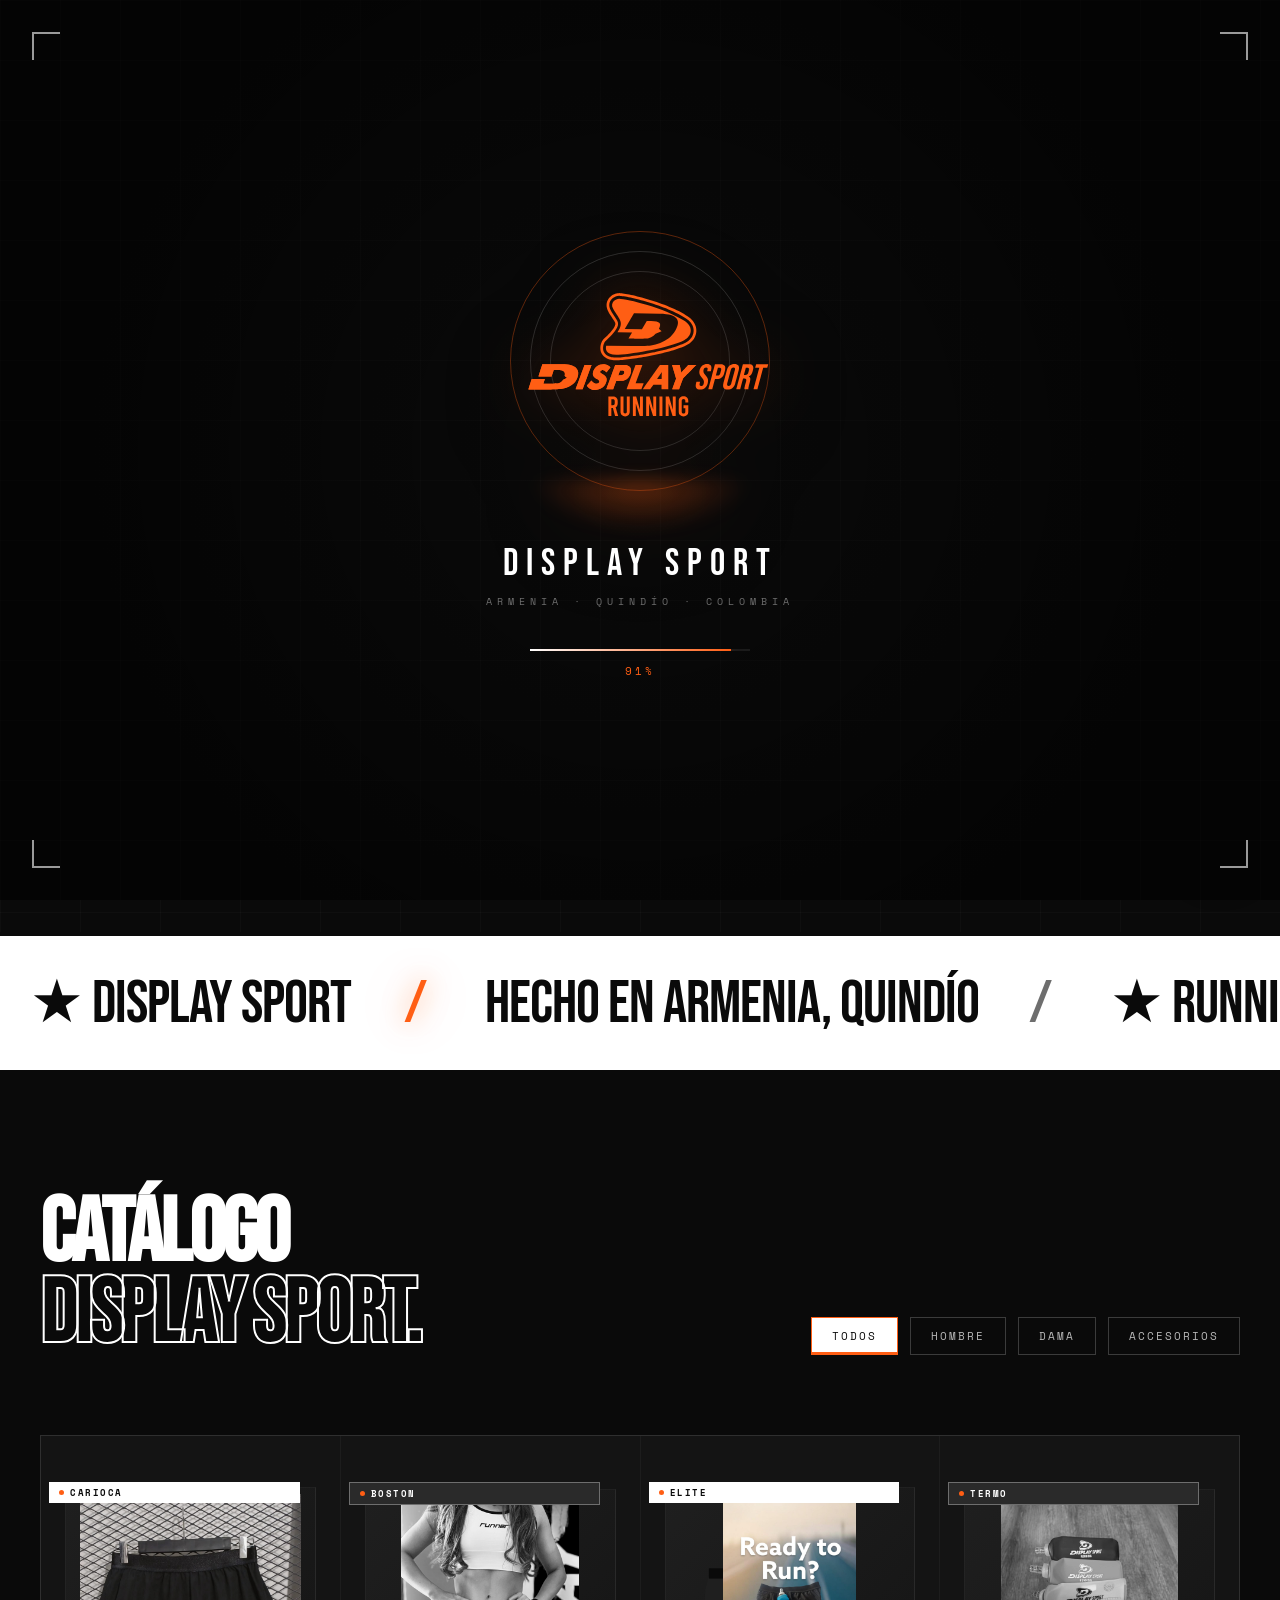
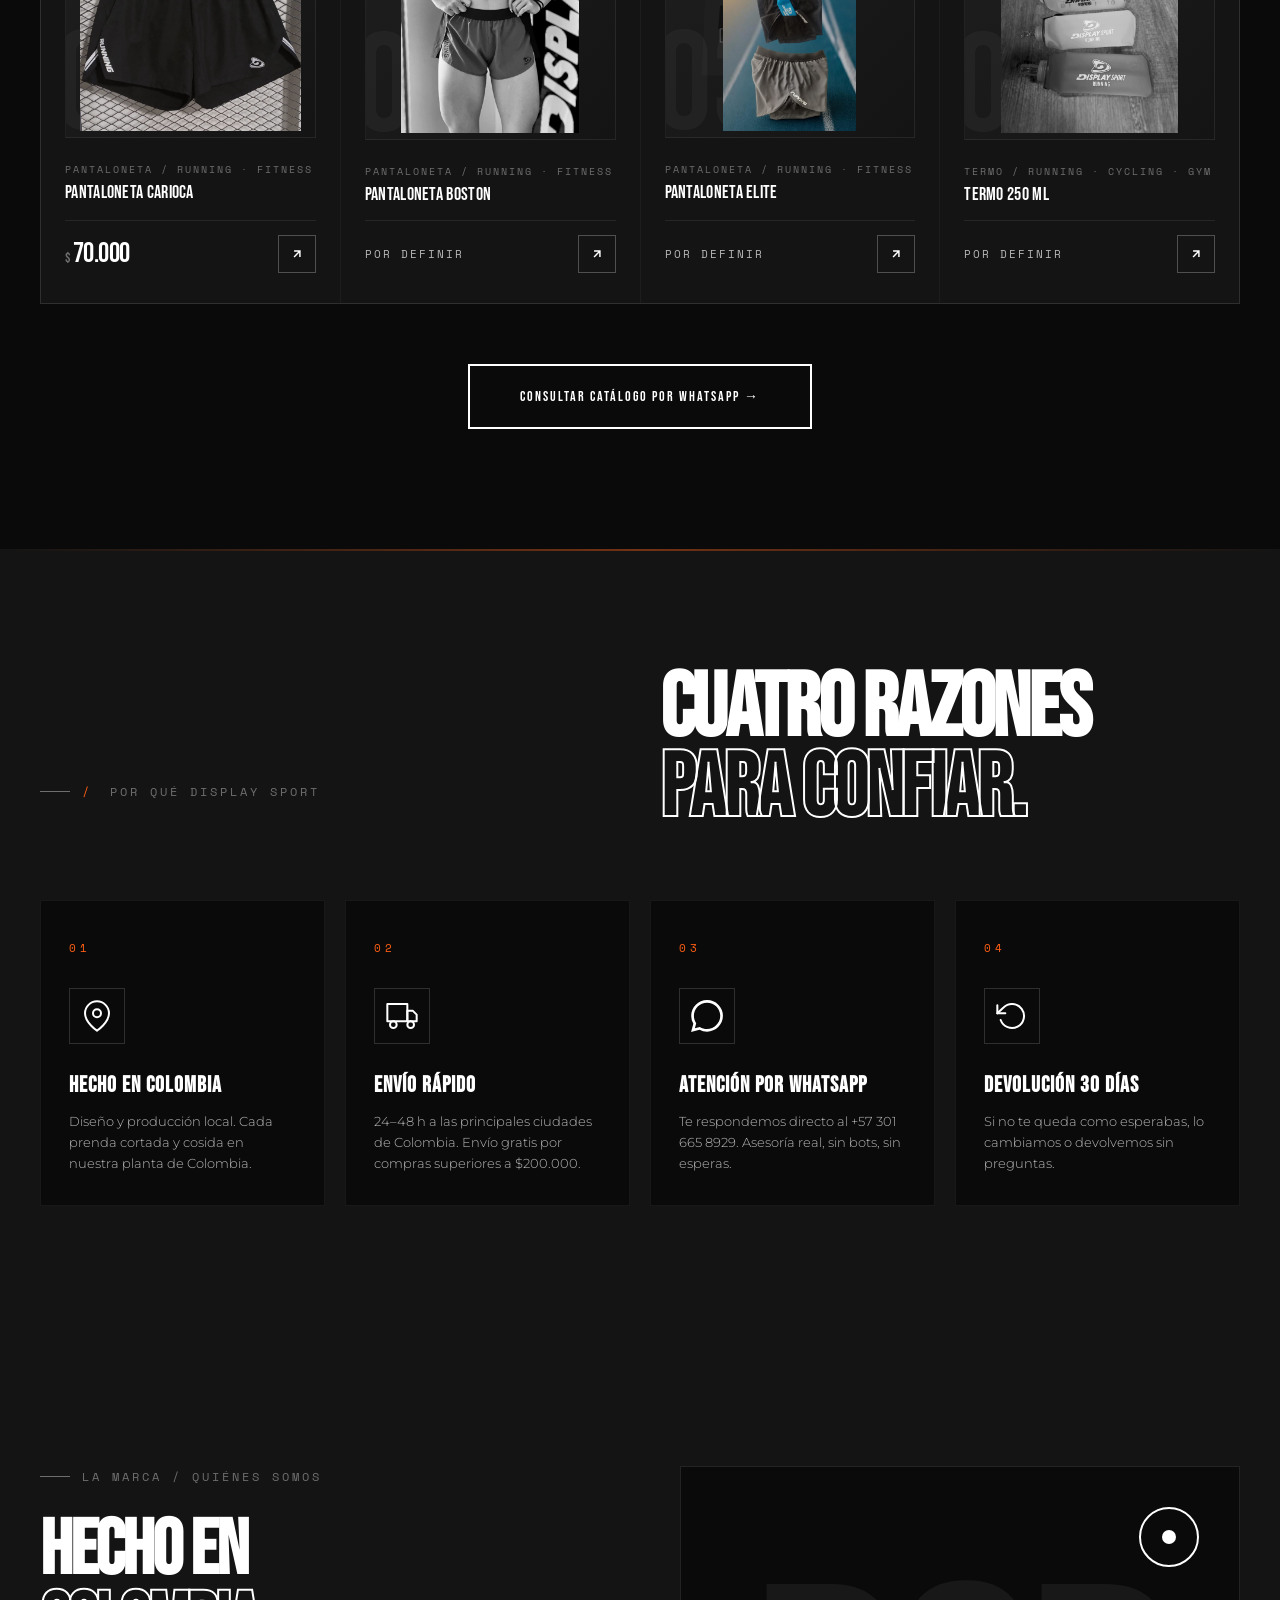
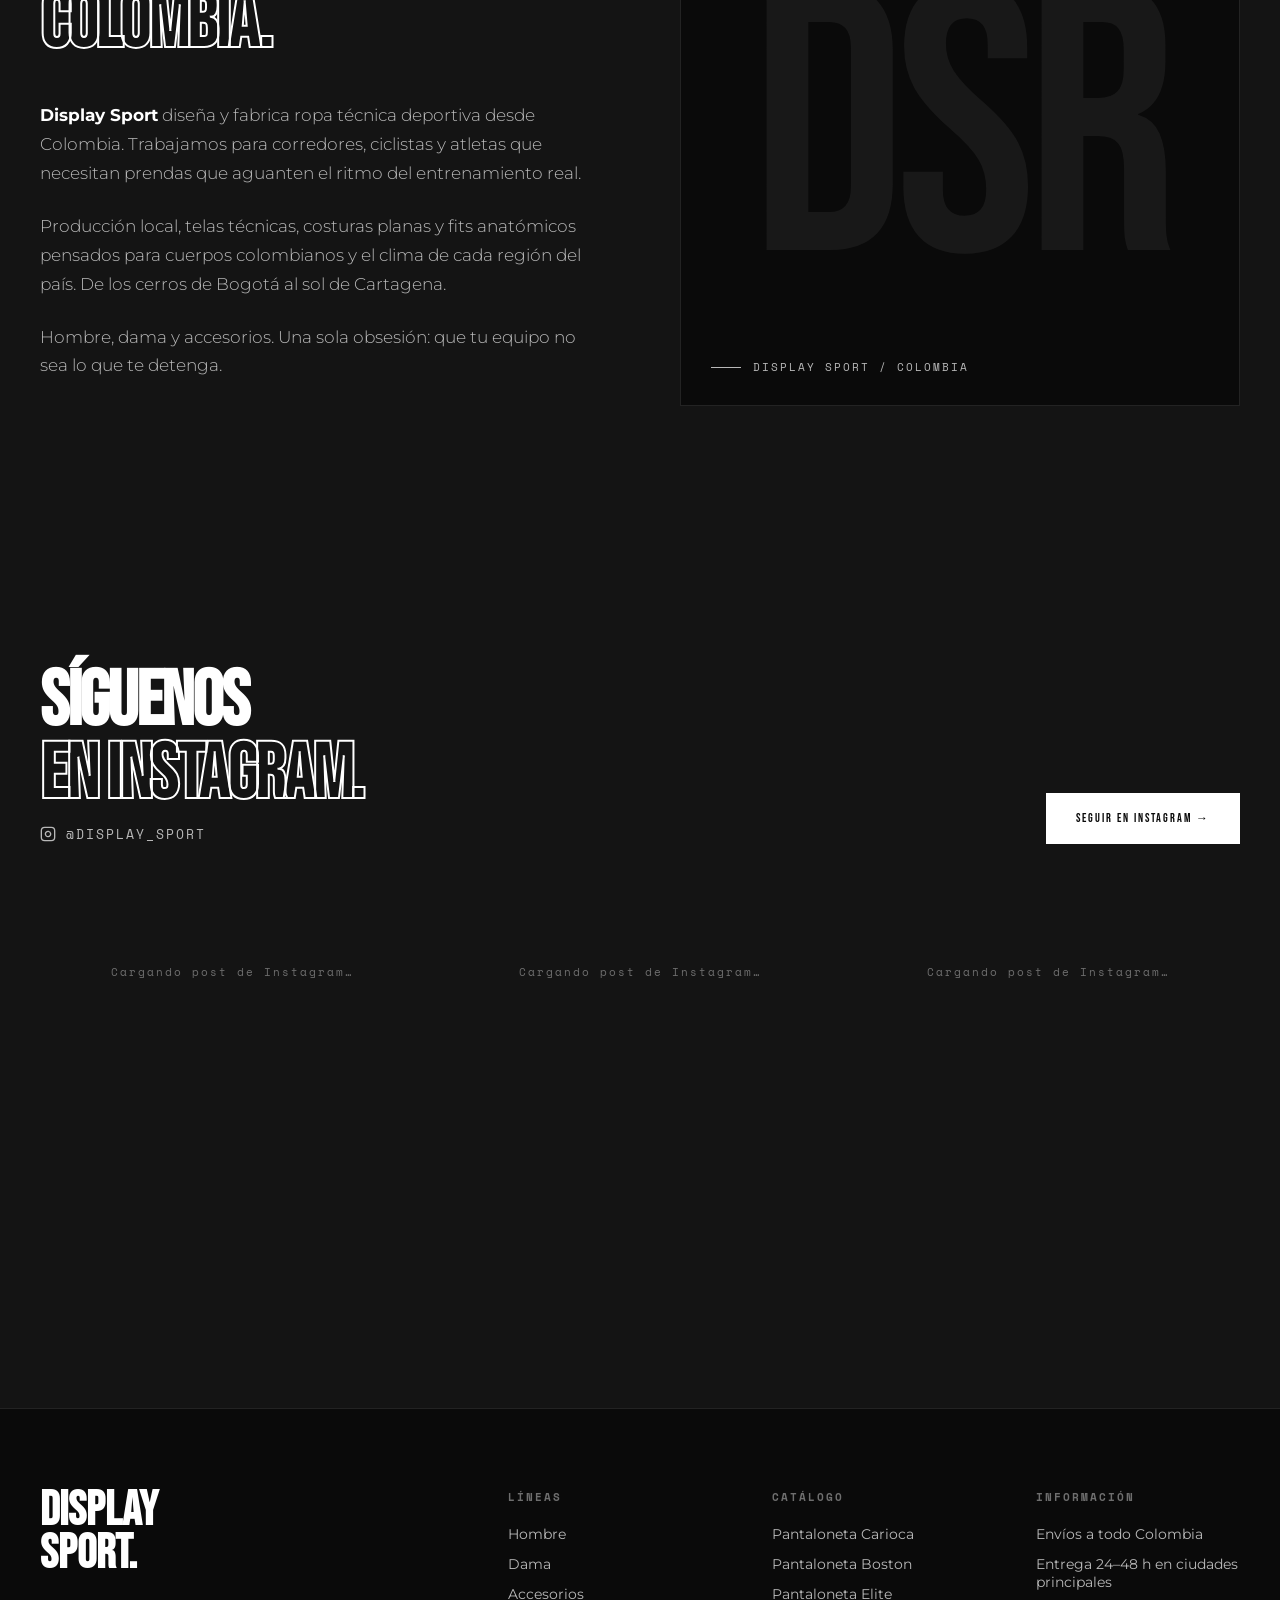
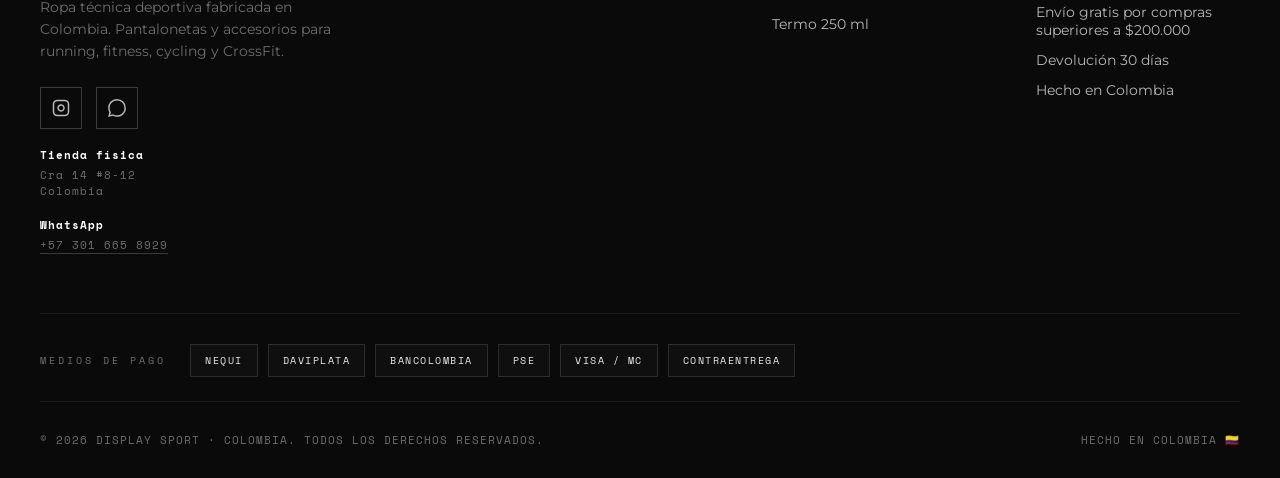
==== index.html @ c825dc40 "fix(home): quitar seccion 'Listo para correr' + footer 'Armenia, Quindio' -> 'Colombia' CAMBIO 1: RE" ====
<!DOCTYPE html>
<html lang="es-CO">
<head>
<meta charset="UTF-8" />
<meta name="viewport" content="width=device-width, initial-scale=1.0" />
<meta name="theme-color" content="#0a0a0a" />
<title>Display Sport — Ropa técnica para running, fitness, cycling y CrossFit · Colombia</title>
<meta name="description" content="Display Sport. Ropa deportiva técnica fabricada en Colombia. Pantalonetas Carioca, Boston y Elite, más accesorios para running, fitness, cycling y CrossFit. Envíos a toda Colombia." />
<meta name="keywords" content="pantaloneta Carioca, pantaloneta Boston, pantaloneta Elite, termo silicona, ropa deportiva Colombia, pantalonetas running, accesorios running, Display Sport, hecho en Colombia" />
<meta name="author" content="Display Sport" />
<link rel="canonical" href="https://display-sport.co/" />

<!-- Geo meta tags -->
<meta name="geo.region" content="CO-QUI" />
<meta name="geo.placename" content="Armenia, Quindío" />
<meta name="geo.position" content="4.5333;-75.6811" />
<meta name="ICBM" content="4.5333, -75.6811" />

<!-- Open Graph / Facebook -->
<meta property="og:type" content="website" />
<meta property="og:locale" content="es_CO" />
<meta property="og:site_name" content="Display Sport" />
<meta property="og:title" content="Display Sport — Ropa técnica deportiva · Colombia" />
<meta property="og:description" content="Pantalonetas Carioca, Boston y Elite, más termo en silicona, para running, fitness, cycling y CrossFit. Hecho en Colombia. Envíos a toda Colombia." />
<meta property="og:url" content="https://display-sport.co/" />
<meta property="og:image" content="https://display-sport.co/assets/logo.svg" />
<meta property="og:image:width" content="1200" />
<meta property="og:image:height" content="630" />
<meta property="og:image:alt" content="Display Sport — Ropa técnica deportiva fabricada en Colombia" />

<!-- Twitter Card -->
<meta name="twitter:card" content="summary_large_image" />
<meta name="twitter:title" content="Display Sport — Ropa técnica deportiva" />
<meta name="twitter:description" content="Ropa deportiva técnica hecha en el Colombia. Envíos a toda Colombia." />
<meta name="twitter:image" content="https://display-sport.co/assets/logo.svg" />

<link rel="icon" type="image/png" href="assets/favicon.png" />
<link rel="apple-touch-icon" href="assets/favicon.png" />
<link rel="preconnect" href="https://fonts.googleapis.com">
<link rel="preconnect" href="https://fonts.gstatic.com" crossorigin>
<link rel="preload" as="style" href="https://fonts.googleapis.com/css2?family=Bebas+Neue&family=Montserrat:wght@200;300;400;500;600;700&family=Space+Mono:wght@400;700&display=swap" />
<link href="https://fonts.googleapis.com/css2?family=Bebas+Neue&family=Montserrat:wght@200;300;400;500;600;700&family=Space+Mono:wght@400;700&display=swap" rel="stylesheet">
<link rel="stylesheet" href="assets/styles.css?v=44" />

<!-- JSON-LD: Organization + LocalBusiness + WebSite -->
<script type="application/ld+json">
{
  "@context": "https://schema.org",
  "@graph": [
    {
      "@type": "Organization",
      "@id": "https://display-sport.co/#organization",
      "name": "Display Sport",
      "url": "https://display-sport.co/",
      "logo": "https://display-sport.co/assets/logo.svg",
      "sameAs": [
        "https://www.instagram.com/display_sport/"
      ]
    },
    {
      "@type": "LocalBusiness",
      "@id": "https://display-sport.co/#business",
      "name": "Display Sport",
      "image": "https://display-sport.co/assets/logo.svg",
      "url": "https://display-sport.co/",
      "telephone": "+573016658929",
      "priceRange": "$$",
      "address": {
        "@type": "PostalAddress",
        "streetAddress": "Cra 14 #8-12",
        "addressLocality": "Armenia",
        "addressRegion": "Quindío",
        "addressCountry": "CO"
      },
      "geo": {
        "@type": "GeoCoordinates",
        "latitude": 4.5333,
        "longitude": -75.6811
      },
      "openingHoursSpecification": [
        {
          "@type": "OpeningHoursSpecification",
          "dayOfWeek": ["Monday","Tuesday","Wednesday","Thursday","Friday","Saturday"],
          "opens": "09:00",
          "closes": "19:00"
        }
      ]
    },
    {
      "@type": "WebSite",
      "@id": "https://display-sport.co/#website",
      "url": "https://display-sport.co/",
      "name": "Display Sport",
      "publisher": { "@id": "https://display-sport.co/#organization" },
      "inLanguage": "es-CO"
    }
  ]
}
</script>
</head>
<body>

<!-- ============ PRELOADER 3D ============ -->
<div class="preloader" id="preloader" aria-hidden="true">
  <span class="preloader-corner tl" aria-hidden="true"></span>
  <span class="preloader-corner tr" aria-hidden="true"></span>
  <span class="preloader-corner bl" aria-hidden="true"></span>
  <span class="preloader-corner br" aria-hidden="true"></span>

  <div class="preloader-stage">
    <div class="preloader-rings" aria-hidden="true">
      <div class="preloader-ring r1"></div>
      <div class="preloader-ring r2"></div>
      <div class="preloader-ring r3"></div>
    </div>

    <div class="preloader-logo-3d" aria-hidden="true">
      <img src="assets/logo.svg" alt="" class="preloader-face preloader-face-front" />
      <img src="assets/logo.svg" alt="" class="preloader-face preloader-face-back" />
    </div>
  </div>

  <div class="preloader-text">
    <span class="preloader-wordmark">DISPLAY SPORT</span>
    <span class="preloader-meta">ARMENIA · QUINDÍO · COLOMBIA</span>
  </div>
  <div class="preloader-progress" role="progressbar" aria-valuemin="0" aria-valuemax="100">
    <div class="preloader-progress-fill" id="preloader-fill"></div>
  </div>
  <div class="preloader-counter" id="preloader-counter">00%</div>
</div>

<a href="#main" class="skip-link">Saltar al contenido</a>

<div class="top-banner" role="region" aria-label="Beneficios de la tienda">
  ★ Envío gratis por compras superiores a $200.000 <span class="sep hide-mobile">/</span> <span class="hide-mobile">Pagas con Tarjeta, PSE, Nequi, Daviplata, Bancolombia o contraentrega</span> <span class="sep">/</span> Hecho en Colombia ★
</div>

<div class="cursor" id="cursor" aria-hidden="true"></div>

<nav aria-label="Navegación principal">
  <a href="index.html" class="logo" aria-label="Display Sport — Inicio">
    <img src="assets/logo-white.svg" alt="" class="logo-img"
         onload="this.style.display='block'; document.getElementById('logo-fallback').style.display='none';"
         onerror="this.style.display='none';" />
    <span class="logo-fallback" id="logo-fallback">
      <span class="logo-dot" aria-hidden="true"></span>
      DISPLAY SPORT
    </span>
  </a>
  <ul class="nav-links" id="nav-links">
    <li><a href="#catalogo">Catálogo</a></li>
    <li><a href="#nosotros">Nosotros</a></li>
    <li><a href="#instagram">Instagram</a></li>
  </ul>
  <button class="nav-cta hide-mobile-cta" type="button" onclick="document.getElementById('catalogo').scrollIntoView({behavior:'smooth'})">Comprar →</button>
  <button class="menu-toggle" type="button" aria-label="Abrir menú" aria-expanded="false" aria-controls="mobile-menu" id="menu-toggle">
    <span class="menu-toggle-bar"></span>
    <span class="menu-toggle-bar"></span>
    <span class="menu-toggle-bar"></span>
  </button>
</nav>

<!-- Mobile menu overlay -->
<div class="mobile-menu" id="mobile-menu" aria-hidden="true">
  <ul class="mobile-menu-links">
    <li><a href="#catalogo" data-menu-close>Catálogo</a></li>
    <li><a href="#nosotros" data-menu-close>Nosotros</a></li>
    <li><a href="#por-que" data-menu-close>Por qué</a></li>
    <li><a href="#instagram" data-menu-close>Instagram</a></li>
  </ul>
  <div class="mobile-menu-foot">
    <a class="mobile-menu-cta" href="https://wa.me/573016658929?text=Hola%20Display%20Sport%2C%20me%20interesa%20su%20cat%C3%A1logo." target="_blank" rel="noopener" data-menu-close>
      <svg width="18" height="18" viewBox="0 0 24 24" fill="currentColor" aria-hidden="true"><path d="M.057 24l1.687-6.163a11.867 11.867 0 01-1.587-5.946C.16 5.335 5.495 0 12.05 0a11.817 11.817 0 018.413 3.488 11.824 11.824 0 013.48 8.414c-.003 6.557-5.338 11.892-11.893 11.892a11.9 11.9 0 01-5.688-1.448L.057 24zm6.597-3.807c1.676.995 3.276 1.591 5.392 1.592 5.448 0 9.886-4.434 9.889-9.885.002-5.462-4.415-9.89-9.881-9.892-5.452 0-9.887 4.434-9.889 9.884-.001 2.225.651 3.891 1.746 5.634l-.999 3.648 3.742-.981z"/></svg>
      Comprar por WhatsApp
    </a>
    <div class="mobile-menu-meta">
      <span>@display_sport</span>
      <span>Hecho en Colombia</span>
    </div>
  </div>
</div>

<main id="main">

<section class="hero" aria-labelledby="hero-title">
  <video class="hero-bg-video" autoplay muted loop playsinline preload="auto" disablepictureinpicture aria-hidden="true">
    <source src="assets/videos/corriendo.mp4" type="video/mp4">
  </video>
  <div class="hero-bg-overlay" aria-hidden="true"></div>
  <div class="grid-bg" aria-hidden="true"></div>
  <div class="hero-left">
    <div class="meta-tag">Display Sport — Colombia</div>
    <h1 class="hero-title" id="hero-title">
      <span class="line"><span>The</span></span>
      <span class="line"><span>Time</span></span>
      <span class="line"><span>Is Now<span class="dot-accent" aria-hidden="true">.</span></span></span>
    </h1>
    <p class="hero-desc">
      Fabricamos ropa técnica para <strong>running, fitness, cycling y CrossFit</strong>. Hombre, dama y accesorios — diseñados y producidos en Colombia.
    </p>
    <div class="hero-actions">
      <button class="btn-primary" type="button" onclick="document.getElementById('catalogo').scrollIntoView({behavior:'smooth'})">
        <span>Explorar catálogo →</span>
      </button>
      <a class="btn-ghost" href="https://www.instagram.com/display_sport/" target="_blank" rel="noopener">Ver Instagram</a>
    </div>
  </div>
  <div class="hero-right">
    <div class="runner-card" aria-hidden="true">
      <div class="hero-logo-stage">
        <div class="pulse-ring r1"></div>
        <div class="pulse-ring r2"></div>
        <div class="pulse-ring r3"></div>
        <div class="grid-pattern"></div>
        <div class="hero-products" aria-hidden="true">
          <img src="assets/products/pantaloneta-detalle.png" alt="" class="hero-product-slide" loading="eager" />
          <img src="assets/products/boston1.png" alt="" class="hero-product-slide" loading="eager" />
          <img src="assets/products/elite1.png" alt="" class="hero-product-slide" loading="eager" />
          <img src="assets/products/termo1.png" alt="" class="hero-product-slide" loading="eager" />
        </div>
        <div class="shimmer"></div>
      </div>
    </div>
  </div>
</section>

<div class="marquee" aria-hidden="true">
  <div class="marquee-track">
    <span>★ DISPLAY SPORT</span><span class="dot dot-accent">/</span>
    <span>HECHO EN ARMENIA, QUINDÍO</span><span class="dot">/</span>
    <span>★ RUNNING · FITNESS · CYCLING · CROSSFIT</span><span class="dot dot-accent">/</span>
    <span>ENVÍOS A TODO COLOMBIA</span><span class="dot">/</span>
    <span>★ DISPLAY SPORT</span><span class="dot dot-accent">/</span>
    <span>HECHO EN ARMENIA, QUINDÍO</span><span class="dot">/</span>
    <span>★ RUNNING · FITNESS · CYCLING · CROSSFIT</span><span class="dot dot-accent">/</span>
    <span>ENVÍOS A TODO COLOMBIA</span><span class="dot">/</span>
  </div>
</div>

<!-- ============ CATÁLOGO ============ -->
<section class="catalog" id="catalogo" aria-labelledby="catalog-title">
  <div class="catalog-header">
    <h2 class="section-title" id="catalog-title">Catálogo<br><span class="outline-text">Display Sport.</span></h2>
    <div class="catalog-filters" role="group" aria-label="Filtrar por línea">
      <button class="filter-btn active" type="button" data-filter="todos" aria-pressed="true">Todos</button>
      <button class="filter-btn" type="button" data-filter="hombre" aria-pressed="false">Hombre</button>
      <button class="filter-btn" type="button" data-filter="dama" aria-pressed="false">Dama</button>
      <button class="filter-btn" type="button" data-filter="accesorios" aria-pressed="false">Accesorios</button>
    </div>
  </div>
  <div class="catalog-grid" id="catalog-grid" aria-live="polite"></div>
  <div class="catalog-footer">
    <a class="view-all" href="" id="catalog-whatsapp-cta">Consultar catálogo por WhatsApp →</a>
  </div>
</section>

<!-- ============ POR QUÉ DISPLAY SPORT ============ -->
<section class="why" id="por-que" aria-labelledby="why-title">
  <div class="why-header">
    <div class="meta-tag"><span class="meta-tag-accent">/</span> Por qué Display Sport</div>
    <h2 class="section-title" id="why-title">Cuatro razones<br><span class="outline-text">para confiar.</span></h2>
  </div>
  <div class="why-grid">
    <article class="why-card">
      <span class="why-num">01</span>
      <div class="why-icon" aria-hidden="true">
        <svg width="32" height="32" viewBox="0 0 24 24" fill="none" stroke="currentColor" stroke-width="1.5" stroke-linecap="round" stroke-linejoin="round"><path d="M21 10c0 7-9 13-9 13s-9-6-9-13a9 9 0 0 1 18 0z"/><circle cx="12" cy="10" r="3"/></svg>
      </div>
      <h3>Hecho en Colombia</h3>
      <p>Diseño y producción local. Cada prenda cortada y cosida en nuestra planta de Colombia.</p>
    </article>
    <article class="why-card">
      <span class="why-num">02</span>
      <div class="why-icon" aria-hidden="true">
        <svg width="32" height="32" viewBox="0 0 24 24" fill="none" stroke="currentColor" stroke-width="1.5" stroke-linecap="round" stroke-linejoin="round"><rect x="1" y="3" width="15" height="13"/><polygon points="16 8 20 8 23 11 23 16 16 16 16 8"/><circle cx="5.5" cy="18.5" r="2.5"/><circle cx="18.5" cy="18.5" r="2.5"/></svg>
      </div>
      <h3>Envío rápido</h3>
      <p>24–48 h a las principales ciudades de Colombia. Envío gratis por compras superiores a $200.000.</p>
    </article>
    <article class="why-card">
      <span class="why-num">03</span>
      <div class="why-icon" aria-hidden="true">
        <svg width="32" height="32" viewBox="0 0 24 24" fill="currentColor"><path d="M.057 24l1.687-6.163a11.867 11.867 0 01-1.587-5.946C.16 5.335 5.495 0 12.05 0a11.817 11.817 0 018.413 3.488 11.824 11.824 0 013.48 8.414c-.003 6.557-5.338 11.892-11.893 11.892a11.9 11.9 0 01-5.688-1.448L.057 24zm6.597-3.807c1.676.995 3.276 1.591 5.392 1.592 5.448 0 9.886-4.434 9.889-9.885.002-5.462-4.415-9.89-9.881-9.892-5.452 0-9.887 4.434-9.889 9.884-.001 2.225.651 3.891 1.746 5.634l-.999 3.648 3.742-.981z"/></svg>
      </div>
      <h3>Atención por WhatsApp</h3>
      <p>Te respondemos directo al +57 301 665 8929. Asesoría real, sin bots, sin esperas.</p>
    </article>
    <article class="why-card">
      <span class="why-num">04</span>
      <div class="why-icon" aria-hidden="true">
        <svg width="32" height="32" viewBox="0 0 24 24" fill="none" stroke="currentColor" stroke-width="1.5" stroke-linecap="round" stroke-linejoin="round"><polyline points="1 4 1 10 7 10"/><path d="M3.51 15a9 9 0 1 0 2.13-9.36L1 10"/></svg>
      </div>
      <h3>Devolución 30 días</h3>
      <p>Si no te queda como esperabas, lo cambiamos o devolvemos sin preguntas.</p>
    </article>
  </div>
</section>

<section class="about" id="nosotros" aria-labelledby="about-title">
  <div class="about-grid">
    <div class="about-text">
      <div class="meta-tag">La marca / Quiénes somos</div>
      <h2 id="about-title">Hecho en<br><span class="outline-text">Colombia.</span></h2>
      <p><strong>Display Sport</strong> diseña y fabrica ropa técnica deportiva desde Colombia. Trabajamos para corredores, ciclistas y atletas que necesitan prendas que aguanten el ritmo del entrenamiento real.</p>
      <p>Producción local, telas técnicas, costuras planas y fits anatómicos pensados para cuerpos colombianos y el clima de cada región del país. De los cerros de Bogotá al sol de Cartagena.</p>
      <p>Hombre, dama y accesorios. Una sola obsesión: que tu equipo no sea lo que te detenga.</p>
    </div>
    <div class="about-visual" aria-hidden="true">
      <div class="pulse-circle"></div>
      <div class="about-visual-tag">Display Sport / Colombia</div>
    </div>
  </div>
</section>

<section class="ig-section" id="instagram" aria-labelledby="ig-title">
  <div class="ig-header">
    <div>
      <h2 id="ig-title">Síguenos<br><span class="outline-text">en Instagram.</span></h2>
      <a class="ig-handle" href="https://www.instagram.com/display_sport/" target="_blank" rel="noopener">
        <svg width="16" height="16" viewBox="0 0 24 24" fill="none" stroke="currentColor" stroke-width="2" aria-hidden="true"><rect x="2" y="2" width="20" height="20" rx="5"/><path d="M16 11.37A4 4 0 1 1 12.63 8 4 4 0 0 1 16 11.37z"/><line x1="17.5" y1="6.5" x2="17.51" y2="6.5"/></svg>
        @display_sport
      </a>
    </div>
    <a class="ig-cta" href="https://www.instagram.com/display_sport/" target="_blank" rel="noopener">Seguir en Instagram →</a>
  </div>
  <div class="ig-grid" id="ig-grid"></div>
</section>

</main>

<footer>
  <div class="footer-grid">
    <div class="footer-brand">
      <h2>Display<br>Sport.</h2>
      <p>Ropa técnica deportiva fabricada en Colombia. Pantalonetas y accesorios para running, fitness, cycling y CrossFit.</p>
      <div class="footer-social" aria-label="Redes sociales">
        <a href="https://www.instagram.com/display_sport/" target="_blank" rel="noopener" aria-label="Instagram @display_sport"><svg width="18" height="18" viewBox="0 0 24 24" fill="none" stroke="currentColor" stroke-width="2" aria-hidden="true"><rect x="2" y="2" width="20" height="20" rx="5"/><path d="M16 11.37A4 4 0 1 1 12.63 8 4 4 0 0 1 16 11.37z"/><line x1="17.5" y1="6.5" x2="17.51" y2="6.5"/></svg></a>
        <a href="https://wa.me/573016658929" target="_blank" rel="noopener" aria-label="WhatsApp +57 301 665 8929"><svg width="18" height="18" viewBox="0 0 24 24" fill="currentColor" aria-hidden="true"><path d="M.057 24l1.687-6.163a11.867 11.867 0 01-1.587-5.946C.16 5.335 5.495 0 12.05 0a11.817 11.817 0 018.413 3.488 11.824 11.824 0 013.48 8.414c-.003 6.557-5.338 11.892-11.893 11.892a11.9 11.9 0 01-5.688-1.448L.057 24zm6.597-3.807c1.676.995 3.276 1.591 5.392 1.592 5.448 0 9.886-4.434 9.889-9.885.002-5.462-4.415-9.89-9.881-9.892-5.452 0-9.887 4.434-9.889 9.884-.001 2.225.651 3.891 1.746 5.634l-.999 3.648 3.742-.981z"/></svg></a>
      </div>
      <div class="footer-contact">
        <strong>Tienda física</strong>
        Cra 14 #8-12<br>
        Colombia
      </div>
      <div class="footer-contact">
        <strong>WhatsApp</strong>
        <a href="https://wa.me/573016658929" target="_blank" rel="noopener">+57 301 665 8929</a>
      </div>
    </div>

    <div class="footer-col">
      <h4>Líneas</h4>
      <ul>
        <li><a href="#catalogo" data-filter="hombre">Hombre</a></li>
        <li><a href="#catalogo" data-filter="dama">Dama</a></li>
        <li><a href="#catalogo" data-filter="accesorios">Accesorios</a></li>
      </ul>
    </div>

    <div class="footer-col">
      <h4>Catálogo</h4>
      <ul>
        <li><a href="producto.html?p=pantaloneta">Pantaloneta Carioca</a></li>
        <li><a href="producto.html?p=pantaloneta-boston">Pantaloneta Boston</a></li>
        <li><a href="producto.html?p=pantaloneta-elite">Pantaloneta Elite</a></li>
        <li><a href="producto.html?p=termo-silicona">Termo 250 ml</a></li>
      </ul>
    </div>

    <div class="footer-col">
      <h4>Información</h4>
      <ul>
        <li>Envíos a todo Colombia</li>
        <li>Entrega 24–48 h en ciudades principales</li>
        <li>Envío gratis por compras superiores a $200.000</li>
        <li>Devolución 30 días</li>
        <li>Hecho en Colombia</li>
      </ul>
    </div>
  </div>

  <div class="footer-payments" aria-label="Medios de pago aceptados">
    <span class="payments-label">Medios de pago</span>
    <div class="payments-grid">
      <span class="pay-badge pay-nequi" title="Nequi">Nequi</span>
      <span class="pay-badge pay-daviplata" title="Daviplata">Daviplata</span>
      <span class="pay-badge pay-bancolombia" title="Bancolombia">Bancolombia</span>
      <span class="pay-badge pay-pse" title="PSE">PSE</span>
      <span class="pay-badge pay-visa" title="Visa / Mastercard">Visa / MC</span>
      <span class="pay-badge pay-cod" title="Contraentrega">Contraentrega</span>
    </div>
  </div>

  <div class="footer-bottom">
    <span>© <span id="year">2026</span> Display Sport · Colombia. Todos los derechos reservados.</span>
    <span>Hecho en Colombia 🇨🇴</span>
  </div>
</footer>

<a class="whatsapp-float" href="https://wa.me/573016658929?text=Hola%20Display%20Sport%2C%20me%20interesa%20su%20cat%C3%A1logo." target="_blank" rel="noopener" aria-label="Escribir a Display Sport por WhatsApp">
  <svg width="28" height="28" viewBox="0 0 24 24" fill="currentColor" aria-hidden="true"><path d="M.057 24l1.687-6.163a11.867 11.867 0 01-1.587-5.946C.16 5.335 5.495 0 12.05 0a11.817 11.817 0 018.413 3.488 11.824 11.824 0 013.48 8.414c-.003 6.557-5.338 11.892-11.893 11.892a11.9 11.9 0 01-5.688-1.448L.057 24zm6.597-3.807c1.676.995 3.276 1.591 5.392 1.592 5.448 0 9.886-4.434 9.889-9.885.002-5.462-4.415-9.89-9.881-9.892-5.452 0-9.887 4.434-9.889 9.884-.001 2.225.651 3.891 1.746 5.634l-.999 3.648 3.742-.981z"/></svg>
</a>

<script src="assets/config.js?v=44"></script>
<script src="assets/products.js?v=44"></script>
<script src="assets/script.js?v=44"></script>
</body>
</html>
---- assets/styles.css ----
/* ============ DISPLAY SPORT RUNNING — STYLES ============ */
* { margin: 0; padding: 0; box-sizing: border-box; }

:root {
  --black: #0a0a0a;
  --white: #ffffff;
  --gray-900: #141414;
  --gray-800: #1f1f1f;
  --gray-700: #2a2a2a;
  --gray-500: #6e6e6e;
  --gray-300: #b8b8b8;
  --gray-100: #ebebeb;
  --accent: #FF5E14; /* naranja minimalista, usar solo para acentos puntuales */

  --font-display: 'Bebas Neue', 'Helvetica Neue', Helvetica, sans-serif;
  --font-body: 'Montserrat', 'Helvetica Neue', Helvetica, sans-serif;
  --font-mono: 'Space Mono', 'Helvetica Neue', monospace;
}

html { scroll-behavior: smooth; }

body {
  background: var(--black);
  color: var(--white);
  font-family: var(--font-body);
  overflow-x: hidden;
  cursor: none;
}

.cursor {
  position: fixed;
  width: 20px; height: 20px;
  border: 2px solid var(--white);
  border-radius: 50%;
  pointer-events: none;
  z-index: 9999;
  transition: transform 0.15s ease, width 0.25s, height 0.25s, background 0.25s;
  mix-blend-mode: difference;
  transform: translate(-50%, -50%);
}
.cursor.active { width: 60px; height: 60px; background: var(--white); }

/* NAV (selector específico para el navbar principal — hijo directo
   del <body>. NO usar selector `nav` plano porque también hay un
   <nav class="breadcrumb"> dentro de producto.html que NO debe
   heredar position:fixed.) */
body > nav {
  position: fixed; top: 32px; left: 0; right: 0;
  z-index: 100;
  padding: 0 40px;
  display: flex; justify-content: space-between; align-items: center;
  border-bottom: 1px solid rgba(255,255,255,0.06);
  background: rgba(10,10,10,0.78);
  backdrop-filter: blur(18px) saturate(140%);
  -webkit-backdrop-filter: blur(18px) saturate(140%);
  height: 80px;
  transition: height 0.3s ease, background 0.3s ease, border-color 0.3s ease, top 0.3s ease;
}
body > nav.is-scrolled {
  height: 68px;
  top: 0; /* al hacer scroll se pega arriba, ocultando el top-banner */
  background: rgba(10,10,10,0.94);
  border-bottom-color: rgba(255,94,20,0.25);
  box-shadow: 0 10px 30px -10px rgba(0,0,0,0.6);
}
.logo {
  font-family: var(--font-display);
  font-size: 18px; letter-spacing: -0.5px;
  display: flex; align-items: center; gap: 10px;
  text-decoration: none; color: var(--white);
}
.logo-img {
  display: none;
  height: 56px; width: auto; max-width: 280px;
  object-fit: contain;
  /* SVG con fondo transparente: el color del logo viene del propio archivo */
  transition: transform 0.3s ease, height 0.3s ease;
}
body > nav.is-scrolled .logo-img { height: 46px; }
.logo:hover .logo-img { transform: scale(1.04); }
.logo-fallback { display: flex; align-items: center; gap: 10px; }
.logo-dot {
  width: 10px; height: 10px;
  background: var(--white);
  border-radius: 50%;
  animation: pulse 1.5s ease-in-out infinite;
}
@keyframes pulse {
  0%, 100% { transform: scale(1); opacity: 1; }
  50% { transform: scale(1.4); opacity: 0.5; }
}
.nav-links {
  display: flex; gap: 40px; list-style: none;
  font-family: var(--font-mono);
  font-size: 12px; letter-spacing: 1px; text-transform: uppercase;
}
.nav-links a {
  color: var(--gray-300); text-decoration: none;
  transition: color 0.3s; position: relative;
}
.nav-links a::after {
  content: ''; position: absolute; bottom: -4px; left: 0;
  width: 0; height: 1px; background: var(--white); transition: width 0.3s;
}
.nav-links a:hover { color: var(--white); }
.nav-links a:hover::after { width: 100%; }
.nav-cta {
  background: var(--white); color: var(--black);
  padding: 12px 24px;
  font-family: var(--font-mono);
  font-size: 11px; letter-spacing: 2px; text-transform: uppercase;
  font-weight: 700; border: none; cursor: none; transition: all 0.3s;
}
.nav-cta:hover { background: var(--black); color: var(--white); box-shadow: inset 0 0 0 2px var(--white); }

/* HERO */
.hero {
  min-height: 100vh; position: relative;
  padding: 160px 40px 60px;
  display: grid; grid-template-columns: 1fr 1fr; gap: 40px;
  overflow: hidden;
}
.grid-bg {
  position: absolute; inset: 0;
  background-image:
    linear-gradient(rgba(255,255,255,0.04) 1px, transparent 1px),
    linear-gradient(90deg, rgba(255,255,255,0.04) 1px, transparent 1px);
  background-size: 80px 80px;
  pointer-events: none; z-index: 0;
}
.hero-left { position: relative; z-index: 2; display: flex; flex-direction: column; justify-content: center; }
.meta-tag {
  font-family: var(--font-mono);
  font-size: 12px; letter-spacing: 3px; color: var(--gray-500);
  text-transform: uppercase;
  display: flex; align-items: center; gap: 12px;
  margin-bottom: 30px;
}
.meta-tag::before { content: ''; width: 30px; height: 1px; background: var(--gray-500); }
.hero-title {
  font-family: var(--font-display);
  font-size: clamp(64px, 11vw, 180px);
  line-height: 0.85; letter-spacing: -0.04em; text-transform: uppercase;
}
.hero-title .line { display: block; overflow: hidden; }
.hero-title .line > span {
  display: inline-block;
  animation: rise 1s cubic-bezier(.2,.7,.2,1) backwards;
}
.hero-title .line:nth-child(1) > span { animation-delay: 0.1s; }
.hero-title .line:nth-child(2) > span { animation-delay: 0.25s; }
.hero-title .line:nth-child(3) > span { animation-delay: 0.4s; }
@keyframes rise {
  from { transform: translateY(100%); opacity: 0; }
  to { transform: translateY(0); opacity: 1; }
}
.outline-text { color: transparent; -webkit-text-stroke: 2px var(--white); }
.hero-desc {
  margin-top: 40px; max-width: 460px;
  font-size: 17px; line-height: 1.6; color: var(--gray-300); font-weight: 300;
  animation: fadeIn 1s ease 0.7s backwards;
}
@keyframes fadeIn {
  from { opacity: 0; transform: translateY(20px); }
  to { opacity: 1; transform: translateY(0); }
}
.hero-actions {
  margin-top: 50px; display: flex; gap: 20px; align-items: center;
  animation: fadeIn 1s ease 0.9s backwards;
}
.btn-primary {
  background: var(--white); color: var(--black); border: none;
  padding: 22px 44px;
  font-family: var(--font-display);
  font-size: 14px; letter-spacing: 2px; text-transform: uppercase;
  cursor: none; position: relative; overflow: hidden; transition: color 0.4s;
}
.btn-primary::before {
  content: ''; position: absolute; inset: 0;
  background: var(--black); transform: translateY(100%);
  transition: transform 0.4s cubic-bezier(.2,.7,.2,1);
}
.btn-primary:hover { color: var(--white); }
.btn-primary:hover::before { transform: translateY(0); }
.btn-primary span { position: relative; z-index: 2; display: inline-flex; align-items: center; gap: 12px; }
.btn-ghost {
  background: transparent; border: 2px solid var(--white); color: var(--white);
  padding: 20px 30px;
  font-family: var(--font-mono);
  font-size: 12px; letter-spacing: 2px; text-transform: uppercase;
  cursor: none; transition: all 0.3s;
}
.btn-ghost:hover { background: var(--white); color: var(--black); }

.hero-right { position: relative; z-index: 1; display: flex; align-items: center; justify-content: center; }
.runner-card {
  width: 100%; height: 600px; max-height: 70vh;
  /* Glassmorphism: deja ver el video de fondo del hero sutilmente
     a traves del card. */
  background: linear-gradient(135deg, rgba(31,31,31,0.55) 0%, rgba(10,10,10,0.78) 100%);
  backdrop-filter: blur(8px) saturate(120%);
  -webkit-backdrop-filter: blur(8px) saturate(120%);
  border: 1px solid rgba(255,255,255,0.12);
  position: relative; overflow: hidden;
  animation: cardIn 1.2s cubic-bezier(.2,.7,.2,1) 0.3s backwards;
}
@keyframes cardIn {
  from { transform: translateX(80px); opacity: 0; }
  to { transform: translateX(0); opacity: 1; }
}
.runner-svg { position: absolute; inset: 0; width: 100%; height: 100%; display: flex; align-items: center; justify-content: center; }
.runner-svg svg { width: 80%; height: 80%; filter: drop-shadow(0 20px 50px rgba(0,0,0,0.5)); }
.data-point {
  position: absolute;
  font-family: var(--font-mono);
  background: rgba(10,10,10,0.85);
  backdrop-filter: blur(10px);
  border: 1px solid rgba(255,255,255,0.15);
  padding: 12px 16px; font-size: 11px; z-index: 3;
  animation: float 4s ease-in-out infinite;
}
.data-point .label { color: var(--gray-500); letter-spacing: 1px; text-transform: uppercase; font-size: 9px; margin-bottom: 4px; }
.data-point .value { font-family: var(--font-display); font-size: 22px; color: var(--white); letter-spacing: -0.5px; }
.dp-1 { top: 8%; right: 10%; animation-delay: 0s; }
.dp-2 { top: 45%; left: 4%; animation-delay: 1s; }
.dp-3 { bottom: 12%; right: 6%; animation-delay: 2s; }
@keyframes float {
  0%, 100% { transform: translateY(0); }
  50% { transform: translateY(-15px); }
}
.card-bg-text {
  position: absolute; bottom: -30px; left: -10px;
  font-family: var(--font-display);
  font-size: 220px; line-height: 0.8;
  color: rgba(255,255,255,0.04);
  letter-spacing: -8px; pointer-events: none; white-space: nowrap;
}

.hero-stats {
  grid-column: 1 / -1;
  display: grid; grid-template-columns: repeat(4, 1fr);
  border-top: 1px solid rgba(255,255,255,0.1);
  margin-top: 60px; padding-top: 40px;
  position: relative; z-index: 2;
}
.stat { padding: 0 30px; border-right: 1px solid rgba(255,255,255,0.08); animation: fadeIn 1s ease 1.1s backwards; }
.stat:last-child { border-right: none; }
.stat-num { font-family: var(--font-display); font-size: 56px; line-height: 1; letter-spacing: -2px; }
.stat-label { font-family: var(--font-mono); font-size: 11px; letter-spacing: 2px; text-transform: uppercase; color: var(--gray-500); margin-top: 8px; }

/* MARQUEE */
.marquee {
  background: var(--white); color: var(--black);
  padding: 30px 0; overflow: hidden; white-space: nowrap;
  border-top: 4px solid var(--black); border-bottom: 4px solid var(--black);
  position: relative; z-index: 5;
}
.marquee-track {
  display: inline-block;
  animation: marquee 22s linear infinite;
  font-family: var(--font-display);
  font-size: 60px; letter-spacing: -1px; text-transform: uppercase;
}
.marquee-track span { display: inline-block; padding: 0 30px; }
.marquee-track .dot { color: var(--gray-500); padding: 0 20px; }
@keyframes marquee {
  from { transform: translateX(0); }
  to { transform: translateX(-50%); }
}

/* FEATURES */
.features { padding: 100px 40px 120px; background: var(--gray-900); position: relative; overflow: hidden; }
.features-header { display: grid; grid-template-columns: 1fr 1fr; gap: 40px; margin-bottom: 80px; align-items: end; }
.section-title { font-family: var(--font-display); font-size: clamp(48px, 7vw, 110px); line-height: 0.9; letter-spacing: -0.03em; text-transform: uppercase; }
.section-sub { color: var(--gray-300); font-size: 16px; line-height: 1.6; max-width: 420px; font-weight: 300; }
.features-grid {
  display: grid; grid-template-columns: repeat(3, 1fr); gap: 1px;
  background: rgba(255,255,255,0.08); border: 1px solid rgba(255,255,255,0.08);
}
.feature {
  background: var(--gray-900); padding: 50px 40px;
  transition: background 0.4s, transform 0.4s;
  cursor: none; position: relative; overflow: hidden;
}
.feature:hover { background: var(--white); color: var(--black); }
.feature:hover .feature-icon { color: var(--black); border-color: var(--black); }
.feature:hover .feature-num { color: rgba(0,0,0,0.1); }
.feature-num {
  font-family: var(--font-display);
  font-size: 100px; color: rgba(255,255,255,0.06);
  line-height: 1; position: absolute; top: 20px; right: 20px;
  transition: color 0.4s;
}
.feature-icon {
  width: 56px; height: 56px;
  border: 2px solid var(--white);
  border-radius: 50%;
  display: flex; align-items: center; justify-content: center;
  margin-bottom: 30px; transition: all 0.4s;
}
.feature h3 { font-family: var(--font-display); font-size: 22px; text-transform: uppercase; margin-bottom: 14px; letter-spacing: 0.5px; }
.feature p { color: inherit; opacity: 0.7; line-height: 1.6; font-size: 14px; font-weight: 300; }

/* CATÁLOGO */
.catalog { padding: 120px 40px; background: var(--black); position: relative; }
.catalog-header {
  display: flex; justify-content: space-between; align-items: flex-end;
  margin-bottom: 80px; gap: 40px; flex-wrap: wrap;
}
.catalog-header .section-title { max-width: 700px; }
.catalog-filters { display: flex; gap: 12px; flex-wrap: wrap; }
.filter-btn {
  background: transparent;
  border: 1px solid rgba(255,255,255,0.2);
  color: var(--gray-300);
  padding: 10px 20px;
  font-family: var(--font-mono);
  font-size: 11px; letter-spacing: 2px; text-transform: uppercase;
  cursor: none; transition: all 0.3s;
}
.filter-btn:hover, .filter-btn.active { background: var(--white); color: var(--black); border-color: var(--white); }
.catalog-grid {
  display: grid; grid-template-columns: repeat(4, 1fr); gap: 1px;
  background: rgba(255,255,255,0.08); border: 1px solid rgba(255,255,255,0.08);
}
.product {
  background: var(--gray-900); padding: 30px 24px;
  position: relative; overflow: hidden;
  cursor: none; transition: background 0.4s;
  display: flex; flex-direction: column;
  text-decoration: none; color: inherit;
}
.product:hover { background: var(--gray-800); }
.product-badge {
  position: absolute; top: 16px; right: 16px;
  background: var(--white); color: var(--black);
  padding: 4px 10px;
  font-family: var(--font-mono);
  font-size: 9px; letter-spacing: 1.5px; text-transform: uppercase;
  font-weight: 700; z-index: 3;
}
.product-badge.dark { background: var(--gray-700); color: var(--white); border: 1px solid var(--gray-500); }
.product-image {
  width: 100%; aspect-ratio: 1 / 1;
  background: linear-gradient(135deg, var(--gray-800) 0%, var(--gray-900) 100%);
  margin-bottom: 24px;
  position: relative; overflow: hidden;
  display: flex; align-items: center; justify-content: center;
  border: 1px solid rgba(255,255,255,0.05);
  transition: transform 0.6s cubic-bezier(.2,.7,.2,1);
}
.product:hover .product-image { transform: scale(1.03); }
.product-image svg { width: 75%; height: 75%; transition: transform 0.6s cubic-bezier(.2,.7,.2,1); }
.product:hover .product-image svg { transform: rotate(-8deg) translateX(8px); }
.product-bg-num {
  position: absolute; bottom: -20px; left: -10px;
  font-family: var(--font-display);
  font-size: 140px; line-height: 1;
  color: rgba(255,255,255,0.04); pointer-events: none;
}
.product-tag { font-family: var(--font-mono); font-size: 10px; letter-spacing: 2px; text-transform: uppercase; color: var(--gray-500); margin-bottom: 6px; }
.product-name { font-family: var(--font-display); font-size: 18px; line-height: 1.15; text-transform: uppercase; margin-bottom: 14px; letter-spacing: 0.3px; }
.product-bottom { margin-top: auto; display: flex; justify-content: space-between; align-items: center; padding-top: 14px; border-top: 1px solid rgba(255,255,255,0.08); }
.product-price { font-family: var(--font-display); font-size: 28px; letter-spacing: -0.5px; }
.product-price .currency { font-size: 14px; color: var(--gray-500); margin-right: 2px; }
.product-cta {
  width: 38px; height: 38px;
  border: 1px solid rgba(255,255,255,0.25);
  background: transparent; color: var(--white);
  display: flex; align-items: center; justify-content: center;
  cursor: none; transition: all 0.3s;
}
.product-cta:hover { background: var(--white); color: var(--black); transform: rotate(-45deg); }
.catalog-footer { margin-top: 60px; display: flex; justify-content: center; }
.view-all {
  background: transparent; border: 2px solid var(--white); color: var(--white);
  padding: 22px 50px;
  font-family: var(--font-display);
  font-size: 14px; letter-spacing: 2px; text-transform: uppercase;
  cursor: none; transition: all 0.3s;
}
.view-all:hover { background: var(--white); color: var(--black); }

/* FOOTER */
footer { background: var(--black); padding: 80px 40px 30px; border-top: 1px solid rgba(255,255,255,0.1); }
.footer-grid { display: grid; grid-template-columns: 2fr 1fr 1fr 1fr; gap: 60px; margin-bottom: 60px; }
.footer-brand h2 { font-family: var(--font-display); font-size: 48px; line-height: 0.9; text-transform: uppercase; margin-bottom: 20px; }
.footer-brand p { color: var(--gray-500); line-height: 1.6; font-size: 14px; max-width: 320px; }
.footer-col h4 { font-family: var(--font-mono); font-size: 11px; letter-spacing: 2px; text-transform: uppercase; color: var(--gray-500); margin-bottom: 20px; }
.footer-col ul { list-style: none; }
.footer-col li { margin-bottom: 12px; font-size: 14px; color: var(--gray-300); transition: color 0.3s; cursor: none; }
.footer-col li:hover { color: var(--white); }
.footer-bottom {
  padding-top: 30px; border-top: 1px solid rgba(255,255,255,0.08);
  display: flex; justify-content: space-between;
  font-family: var(--font-mono); font-size: 11px;
  color: var(--gray-500); letter-spacing: 1px; text-transform: uppercase;
}

/* RESPONSIVE */
@media (max-width: 900px) {
  body { cursor: auto; }
  .cursor { display: none; }
  body > nav { padding: 0 20px; height: 68px; }
  body > nav.is-scrolled { height: 60px; }
  .logo-img { height: 46px; max-width: 200px; }
  body > nav.is-scrolled .logo-img { height: 40px; }
  .nav-links { display: none; }
  .hero { grid-template-columns: 1fr; padding: 120px 24px 40px; }
  .runner-card { height: 480px; }
  .hero-stats { grid-template-columns: repeat(2, 1fr); }
  .stat { padding: 20px; border-bottom: 1px solid rgba(255,255,255,0.08); }
  .stat:nth-child(2) { border-right: none; }
  .features { padding: 60px 24px; }
  .features-header { grid-template-columns: 1fr; }
  .features-grid { grid-template-columns: 1fr; }
  .marquee-track { font-size: 36px; }
  .catalog { padding: 60px 24px; }
  .catalog-header { flex-direction: column; align-items: flex-start; margin-bottom: 40px; }
  .catalog-grid { grid-template-columns: repeat(2, 1fr); }
  .product { padding: 20px 16px; }
  .product-name { font-size: 15px; }
  .product-price { font-size: 22px; }
  .footer-grid { grid-template-columns: 1fr 1fr; gap: 30px; }
  .footer-bottom { flex-direction: column; gap: 10px; text-align: center; }
  .card-bg-text { font-size: 140px; }
}
@media (max-width: 520px) {
  .catalog-grid { grid-template-columns: 1fr; }
}

/* ============ NOSOTROS / ABOUT ============ */
.about {
  padding: 140px 40px;
  background: var(--gray-900);
  position: relative;
  overflow: hidden;
}
.about-grid {
  display: grid;
  grid-template-columns: 1fr 1fr;
  gap: 80px;
  align-items: center;
}
.about-text .meta-tag { margin-bottom: 30px; }
.about-text h2 {
  font-family: var(--font-display);
  font-size: clamp(48px, 6vw, 90px);
  line-height: 0.95;
  text-transform: uppercase;
  letter-spacing: -0.03em;
  margin-bottom: 40px;
}
.about-text p {
  color: var(--gray-300);
  font-size: 17px;
  line-height: 1.7;
  margin-bottom: 24px;
  font-weight: 300;
}
.about-text p strong { color: var(--white); font-weight: 700; }
.about-stats {
  margin-top: 40px;
  display: grid;
  grid-template-columns: 1fr 1fr 1fr;
  gap: 30px;
  padding-top: 40px;
  border-top: 1px solid rgba(255,255,255,0.1);
}
.about-stat .num {
  font-family: var(--font-display);
  font-size: 44px;
  line-height: 1;
}
.about-stat .lbl {
  font-family: var(--font-mono);
  font-size: 10px;
  letter-spacing: 2px;
  text-transform: uppercase;
  color: var(--gray-500);
  margin-top: 8px;
}

.about-visual {
  position: relative;
  height: 540px;
  background: var(--black);
  border: 1px solid rgba(255,255,255,0.1);
  overflow: hidden;
}
.about-visual::before {
  content: 'DSR';
  position: absolute;
  font-family: var(--font-display);
  font-size: 380px;
  line-height: 0.8;
  top: 50%; left: 50%;
  transform: translate(-50%, -50%);
  color: rgba(255,255,255,0.06);
  letter-spacing: -10px;
  pointer-events: none;
}
.about-visual-tag {
  position: absolute;
  bottom: 30px; left: 30px;
  font-family: var(--font-mono);
  font-size: 11px;
  letter-spacing: 2px;
  text-transform: uppercase;
  color: var(--gray-300);
  display: flex; align-items: center; gap: 12px;
}
.about-visual-tag::before {
  content: ''; width: 30px; height: 1px; background: var(--gray-300);
}
.pulse-circle {
  position: absolute;
  top: 40px; right: 40px;
  width: 60px; height: 60px;
  border: 2px solid var(--white);
  border-radius: 50%;
  display: flex; align-items: center; justify-content: center;
  animation: pulse-ring 2s ease-in-out infinite;
}
.pulse-circle::after {
  content: ''; width: 14px; height: 14px;
  background: var(--white); border-radius: 50%;
}
@keyframes pulse-ring {
  0%, 100% { box-shadow: 0 0 0 0 rgba(255,255,255,0.4); }
  50% { box-shadow: 0 0 0 20px rgba(255,255,255,0); }
}

/* ============ TESTIMONIOS ============ */
.testimonials {
  padding: 120px 40px;
  background: var(--black);
}
.testimonials-header { margin-bottom: 70px; text-align: center; }
.testimonials-header h2 {
  font-family: var(--font-display);
  font-size: clamp(48px, 7vw, 100px);
  line-height: 0.95;
  text-transform: uppercase;
  letter-spacing: -0.03em;
}
.testimonials-grid {
  display: grid;
  grid-template-columns: repeat(3, 1fr);
  gap: 1px;
  background: rgba(255,255,255,0.08);
  border: 1px solid rgba(255,255,255,0.08);
}
.testi {
  background: var(--gray-900);
  padding: 50px 40px;
  position: relative;
  transition: background 0.4s;
}
.testi:hover { background: var(--gray-800); }
.testi-quote {
  font-family: var(--font-display);
  font-size: 80px;
  line-height: 0;
  color: var(--white);
  opacity: 0.15;
  margin-bottom: 0;
}
.testi-text {
  font-family: var(--font-body);
  font-size: 17px;
  line-height: 1.6;
  font-weight: 300;
  color: var(--gray-100);
  margin-bottom: 30px;
  margin-top: -20px;
}
.testi-author {
  display: flex; align-items: center; gap: 14px;
  padding-top: 24px;
  border-top: 1px solid rgba(255,255,255,0.08);
}
.testi-avatar {
  width: 48px; height: 48px;
  border-radius: 50%;
  background: linear-gradient(135deg, var(--gray-700), var(--gray-500));
  display: flex; align-items: center; justify-content: center;
  font-family: var(--font-display);
  font-size: 16px;
  color: var(--white);
}
.testi-info .name {
  font-family: var(--font-display);
  font-size: 14px;
  text-transform: uppercase;
  letter-spacing: 0.5px;
}
.testi-info .role {
  font-family: var(--font-mono);
  font-size: 10px;
  letter-spacing: 1.5px;
  text-transform: uppercase;
  color: var(--gray-500);
  margin-top: 4px;
}
.stars { color: var(--white); font-size: 12px; margin-bottom: 14px; letter-spacing: 2px; }

/* ============ INSTAGRAM SECTION ============ */
.ig-section {
  padding: 120px 40px;
  background: var(--gray-900);
}
.ig-header {
  display: flex;
  justify-content: space-between;
  align-items: flex-end;
  margin-bottom: 60px;
  gap: 40px;
  flex-wrap: wrap;
}
.ig-header h2 {
  font-family: var(--font-display);
  font-size: clamp(48px, 6vw, 90px);
  line-height: 0.95;
  text-transform: uppercase;
  letter-spacing: -0.03em;
}
.ig-handle {
  font-family: var(--font-mono);
  font-size: 13px;
  letter-spacing: 2px;
  text-transform: uppercase;
  color: var(--gray-300);
  display: flex; align-items: center; gap: 10px;
  margin-top: 12px;
  text-decoration: none;
  transition: color 0.3s;
}
.ig-handle:hover { color: var(--white); }
.ig-cta {
  background: var(--white);
  color: var(--black);
  padding: 18px 30px;
  font-family: var(--font-display);
  font-size: 12px;
  letter-spacing: 2px;
  text-transform: uppercase;
  text-decoration: none;
  cursor: none;
  display: inline-flex; align-items: center; gap: 12px;
  transition: all 0.3s;
}
.ig-cta:hover { background: var(--black); color: var(--white); box-shadow: inset 0 0 0 2px var(--white); }

.ig-grid {
  display: grid;
  grid-template-columns: repeat(3, 1fr);
  gap: 24px;
  align-items: start;
  /* Más estrecho para que cada embed quepa bien en su columna,
     evitando que las cards de Instagram aparezcan comprimidas. */
  max-width: 1280px;
  margin: 0 auto;
}
.ig-tile {
  aspect-ratio: 1 / 1;
  background: var(--gray-800);
  position: relative;
  overflow: hidden;
  cursor: none;
  display: flex; align-items: center; justify-content: center;
}
.ig-tile::after {
  content: '';
  position: absolute; inset: 0;
  background: rgba(10,10,10,0.7);
  opacity: 0;
  transition: opacity 0.3s;
  z-index: 2;
}
.ig-tile:hover::after { opacity: 1; }
.ig-tile-icon {
  position: relative; z-index: 3;
  opacity: 0;
  transform: scale(0.7);
  transition: all 0.3s;
  color: var(--white);
}
.ig-tile:hover .ig-tile-icon { opacity: 1; transform: scale(1); }
.ig-tile svg.ig-bg {
  width: 70%; height: 70%;
}

/* ============ NEWSLETTER / COMUNIDAD ============ */
.newsletter {
  padding: 120px 40px;
  background: var(--white);
  color: var(--black);
  position: relative;
  overflow: hidden;
}
.newsletter::before {
  content: 'JOIN';
  position: absolute;
  font-family: var(--font-display);
  font-size: 400px;
  line-height: 0.8;
  bottom: -80px; right: -40px;
  color: rgba(0,0,0,0.04);
  pointer-events: none;
  letter-spacing: -15px;
}
.newsletter-inner {
  max-width: 900px;
  position: relative; z-index: 2;
}
.newsletter .meta-tag { color: var(--gray-500); }
.newsletter .meta-tag::before { background: var(--gray-500); }
.newsletter h2 {
  font-family: var(--font-display);
  font-size: clamp(56px, 9vw, 140px);
  line-height: 0.9;
  letter-spacing: -0.04em;
  text-transform: uppercase;
  margin-bottom: 30px;
}
.newsletter h2 .outline-text-dark {
  color: transparent;
  -webkit-text-stroke: 2px var(--black);
}
.newsletter p {
  font-size: 18px;
  line-height: 1.6;
  max-width: 560px;
  margin-bottom: 50px;
  color: var(--gray-700);
}
.newsletter-form {
  display: flex;
  max-width: 560px;
  border: 2px solid var(--black);
}
.newsletter-form input {
  flex: 1;
  border: none;
  padding: 22px 24px;
  font-family: var(--font-body);
  font-size: 15px;
  background: transparent;
  color: var(--black);
  outline: none;
}
.newsletter-form input::placeholder { color: var(--gray-500); }
.newsletter-form button {
  background: var(--black);
  color: var(--white);
  border: none;
  padding: 22px 36px;
  font-family: var(--font-display);
  font-size: 13px;
  letter-spacing: 2px;
  text-transform: uppercase;
  cursor: none;
  transition: all 0.3s;
}
.newsletter-form button:hover { background: var(--gray-800); }

/* ============ WHATSAPP FLOATING ============ */
.whatsapp-float {
  position: fixed;
  bottom: 30px; right: 30px;
  width: 60px; height: 60px;
  background: var(--white);
  color: var(--black);
  border-radius: 50%;
  display: flex; align-items: center; justify-content: center;
  z-index: 200;
  cursor: none;
  text-decoration: none;
  transition: all 0.3s;
  box-shadow: 0 10px 30px rgba(0,0,0,0.4);
  animation: bounce 2.5s ease-in-out infinite;
}
.whatsapp-float:hover {
  background: var(--black);
  color: var(--white);
  transform: scale(1.1);
  box-shadow: inset 0 0 0 2px var(--white), 0 10px 30px rgba(0,0,0,0.4);
}
@keyframes bounce {
  0%, 100% { transform: translateY(0); }
  50% { transform: translateY(-8px); }
}

/* ============ FOOTER SOCIAL ============ */
.footer-social {
  display: flex; gap: 14px;
  margin-top: 24px;
}
.footer-social a {
  width: 42px; height: 42px;
  border: 1px solid rgba(255,255,255,0.2);
  display: flex; align-items: center; justify-content: center;
  color: var(--gray-300);
  text-decoration: none;
  transition: all 0.3s;
  cursor: none;
}
.footer-social a:hover {
  background: var(--white);
  color: var(--black);
  border-color: var(--white);
}
.footer-contact {
  margin-top: 18px;
  font-family: var(--font-mono);
  font-size: 11px;
  color: var(--gray-500);
  letter-spacing: 1px;
}
.footer-contact strong { color: var(--white); display: block; margin-bottom: 4px; }

/* ============ FREE SHIPPING BANNER ============ */
.top-banner {
  background: var(--gray-900);
  color: var(--gray-300);
  padding: 9px 40px;
  text-align: center;
  font-family: var(--font-mono);
  font-size: 11px;
  letter-spacing: 2px;
  text-transform: uppercase;
  font-weight: 500;
  position: fixed;
  top: 0; left: 0; right: 0;
  z-index: 101;
  border-bottom: 1px solid rgba(255,255,255,0.05);
  height: 32px;
  display: flex;
  align-items: center;
  justify-content: center;
  transition: transform 0.3s ease;
}
.top-banner .sep { color: var(--gray-500); margin: 0 14px; }
body { padding-top: 0; }

/* Top-banner se esconde al scrollear (el nav lo cubre) */
.is-scrolled-page .top-banner { transform: translateY(-100%); }

/* ============ RESPONSIVE ADDITIONS ============ */
@media (max-width: 900px) {
  .about { padding: 70px 24px; }
  .about-grid { grid-template-columns: 1fr; gap: 50px; }
  .about-visual { height: 360px; }
  .about-visual::before { font-size: 220px; }
  .about-stats { gap: 20px; }
  .about-stat .num { font-size: 32px; }

  .testimonials { padding: 60px 24px; }
  .testimonials-grid { grid-template-columns: 1fr; }
  .testi { padding: 35px 28px; }

  .ig-section { padding: 60px 24px; }
  .ig-header { flex-direction: column; align-items: flex-start; }
  /* .ig-grid: las reglas mobile actuales viven en el bloque
     INSTAGRAM CARDS más arriba (2 cols / 1 col). */

  .newsletter { padding: 70px 24px; }
  .newsletter-form { flex-direction: column; }
  .newsletter-form input { padding: 18px 20px; border-bottom: 2px solid var(--black); }
  .newsletter-form button { padding: 18px 20px; }
  .newsletter::before { font-size: 200px; }

  .whatsapp-float { width: 54px; height: 54px; bottom: 20px; right: 20px; }
  .top-banner { font-size: 9px; padding: 8px 16px; letter-spacing: 1px; }
  .top-banner .hide-mobile { display: none; }
}

/* ============ PRODUCT DETAIL PAGE ============ */
.product-page {
  /* padding-top alto para que el contenido respire del navbar fixed
     (top-banner 32 + nav 72 = 104px ocupados) */
  padding: 140px 40px 100px;
  min-height: 80vh;
}
.breadcrumb {
  display: flex;
  gap: 8px;
  font-family: var(--font-mono);
  font-size: 11px;
  letter-spacing: 1.5px;
  text-transform: uppercase;
  color: var(--gray-500);
  margin-bottom: 40px;
  flex-wrap: wrap;
}
.breadcrumb a { color: var(--gray-300); text-decoration: none; transition: color 0.3s; }
.breadcrumb a:hover { color: var(--white); }
.breadcrumb .sep { color: var(--gray-700); }
.breadcrumb .current { color: var(--white); }

.product-main {
  display: grid;
  grid-template-columns: 1.1fr 1fr;
  gap: 70px;
  margin-bottom: 100px;
}

/* ============ GALERÍA — SLIDER HORIZONTAL (Zara style) ============
   Una sola foto visible a la vez. Flechas izquierda/derecha,
   dots indicadores abajo, contador "1 / N", swipe táctil. */
.product-gallery { width: 100%; }

.gallery-stage {
  position: relative;
  width: 100%;
  background: linear-gradient(135deg, var(--gray-800) 0%, var(--gray-900) 100%);
  border: 1px solid rgba(255,255,255,0.08);
  overflow: hidden;
}
.gallery-stage--svg {
  aspect-ratio: 1 / 1;
  display: flex;
  align-items: center;
  justify-content: center;
}
.gallery-stage--svg svg { width: 70%; height: 70%; }

/* Slider container */
.gallery-slider {
  position: relative;
  width: 100%;
  aspect-ratio: 4 / 5;
  background: radial-gradient(ellipse at center, var(--gray-800) 0%, var(--gray-900) 70%);
  border: 1px solid rgba(255,255,255,0.08);
  overflow: hidden;
  outline: none;
}
.gallery-slider:focus-visible {
  outline: 2px solid var(--accent);
  outline-offset: 2px;
}

/* Track con todas las slides en fila */
.gallery-track {
  display: flex;
  width: 100%;
  height: 100%;
  transition: transform 0.55s cubic-bezier(.2,.7,.2,1);
  will-change: transform;
}

/* Cada slide ocupa 100% del slider */
.gallery-slide {
  flex: 0 0 100%;
  width: 100%;
  height: 100%;
  display: flex;
  align-items: center;
  justify-content: center;
  padding: 14px;
  position: relative;
}
.gallery-slide-img {
  max-width: 100%;
  max-height: 100%;
  width: auto;
  height: auto;
  object-fit: contain;
  opacity: 0;
  transition: opacity 0.5s ease;
}
.gallery-slide-img.is-loaded { opacity: 1; }

/* Flechas (izq / der) */
.gallery-arrow {
  position: absolute;
  top: 50%;
  transform: translateY(-50%);
  width: 48px;
  height: 48px;
  border-radius: 50%;
  background: rgba(10,10,10,0.7);
  border: 1px solid rgba(255,255,255,0.18);
  color: var(--white);
  cursor: pointer;
  display: flex;
  align-items: center;
  justify-content: center;
  z-index: 3;
  transition: background 0.25s, border-color 0.25s, transform 0.2s;
  backdrop-filter: blur(8px);
  -webkit-backdrop-filter: blur(8px);
}
.gallery-arrow:hover {
  background: rgba(255,94,20,0.85);
  border-color: var(--accent);
  transform: translateY(-50%) scale(1.08);
}
.gallery-arrow:active { transform: translateY(-50%) scale(0.95); }
.gallery-arrow--prev { left: 14px; }
.gallery-arrow--next { right: 14px; }

/* Contador "1 / 2" arriba a la derecha */
.gallery-counter {
  position: absolute;
  top: 16px;
  right: 16px;
  z-index: 3;
  font-family: var(--font-mono);
  font-size: 11px;
  letter-spacing: 2px;
  color: var(--white);
  background: rgba(10,10,10,0.6);
  padding: 6px 12px;
  border: 1px solid rgba(255,255,255,0.12);
  backdrop-filter: blur(6px);
  -webkit-backdrop-filter: blur(6px);
}
.gallery-counter #gallery-counter-current { color: var(--accent); font-weight: 700; }

/* Dots */
.gallery-dots {
  position: absolute;
  bottom: 16px;
  left: 50%;
  transform: translateX(-50%);
  display: flex;
  gap: 8px;
  z-index: 3;
  padding: 6px 12px;
  background: rgba(10,10,10,0.45);
  border-radius: 100px;
  backdrop-filter: blur(6px);
  -webkit-backdrop-filter: blur(6px);
}
.gallery-dot {
  width: 8px;
  height: 8px;
  border-radius: 50%;
  background: rgba(255,255,255,0.35);
  border: 0;
  padding: 0;
  cursor: pointer;
  transition: width 0.3s, background 0.3s;
}
.gallery-dot:hover { background: rgba(255,255,255,0.6); }
.gallery-dot.is-active {
  background: var(--accent);
  width: 24px;
  border-radius: 4px;
}

/* Mobile: flechas tactiles 44x44 (WCAG), counter y dots compactos */
@media (max-width: 600px) {
  .gallery-slider {
    /* Aspect mas alto en mobile vertical: cabe mejor en pantalla */
    aspect-ratio: 4 / 5;
    border-radius: 0;
  }
  .gallery-arrow {
    width: 44px;
    height: 44px;
    background: rgba(10,10,10,0.78);
  }
  .gallery-arrow--prev { left: 10px; }
  .gallery-arrow--next { right: 10px; }
  .gallery-counter {
    font-size: 10px;
    padding: 5px 10px;
    top: 12px;
    right: 12px;
    letter-spacing: 1.5px;
  }
  .gallery-dots {
    bottom: 14px;
    padding: 5px 10px;
    gap: 6px;
  }
  .gallery-dot { width: 7px; height: 7px; }
  .gallery-dot.is-active { width: 20px; }
  .gallery-slide { padding: 10px; }
}
.gallery-main {
  width: 100%;
  aspect-ratio: 1 / 1;
  background: linear-gradient(135deg, var(--gray-800) 0%, var(--gray-900) 100%);
  border: 1px solid rgba(255,255,255,0.1);
  display: flex; align-items: center; justify-content: center;
  position: relative;
  overflow: hidden;
}
.gallery-main svg { width: 70%; height: 70%; }
.gallery-bg-text {
  position: absolute; top: 50%; left: 50%;
  transform: translate(-50%, -50%);
  font-family: var(--font-display);
  font-size: 360px;
  line-height: 0.8;
  color: rgba(255,255,255,0.04);
  letter-spacing: -10px;
  pointer-events: none; z-index: 0;
}
.gallery-thumbs {
  display: grid;
  grid-template-columns: repeat(4, 1fr);
  gap: 10px;
  margin-top: 14px;
}
.thumb {
  aspect-ratio: 1 / 1;
  background: var(--gray-900);
  border: 1px solid rgba(255,255,255,0.08);
  display: flex; align-items: center; justify-content: center;
  cursor: none;
  transition: all 0.3s;
}
.thumb.active, .thumb:hover { border-color: var(--white); background: var(--gray-800); }
.thumb svg { width: 65%; height: 65%; }

.product-info {
  padding-top: 10px;
  /* Sticky: como la galería ahora es un stack vertical largo,
     la info se queda fija mientras el usuario scrollea las fotos. */
  position: sticky;
  top: 120px;
  height: fit-content;
  align-self: start;
  transition: top 0.3s ease;
}
.is-scrolled-page .product-info { top: 76px; }
/* En mobile sí flujo natural (no sticky) */
@media (max-width: 900px) {
  .product-info { position: static; top: auto; }
}
.pinfo-tag {
  font-family: var(--font-mono);
  font-size: 11px;
  letter-spacing: 2px;
  text-transform: uppercase;
  color: var(--gray-500);
  margin-bottom: 16px;
}
.pinfo-name {
  font-family: var(--font-display);
  font-size: clamp(40px, 5vw, 64px);
  line-height: 0.95;
  text-transform: uppercase;
  letter-spacing: -0.02em;
  margin-bottom: 18px;
}
.pinfo-rating {
  display: flex; align-items: center; gap: 14px;
  margin-bottom: 26px;
  font-family: var(--font-mono);
  font-size: 12px;
  color: var(--gray-300);
}
.pinfo-rating .stars { font-size: 14px; letter-spacing: 2px; color: var(--white); margin: 0; }

.pinfo-price-row {
  display: flex; align-items: baseline; gap: 16px;
  padding: 24px 0;
  border-top: 1px solid rgba(255,255,255,0.1);
  border-bottom: 1px solid rgba(255,255,255,0.1);
  margin-bottom: 32px;
}
.pinfo-price {
  font-family: var(--font-display);
  font-size: 56px;
  letter-spacing: -1px;
  line-height: 1;
}
.pinfo-price .currency { font-size: 22px; color: var(--gray-500); margin-right: 4px; }
.pinfo-old-price {
  font-family: var(--font-mono);
  font-size: 18px;
  color: var(--gray-500);
  text-decoration: line-through;
}
.pinfo-discount {
  background: var(--white);
  color: var(--black);
  padding: 4px 10px;
  font-family: var(--font-mono);
  font-size: 11px;
  letter-spacing: 1px;
  font-weight: 700;
  align-self: center;
}

.pinfo-short {
  font-size: 15px;
  line-height: 1.6;
  color: var(--gray-300);
  margin-bottom: 28px;
  font-weight: 300;
}

.opt-section { margin-bottom: 26px; }
.opt-label {
  font-family: var(--font-mono);
  font-size: 10px;
  letter-spacing: 2px;
  text-transform: uppercase;
  color: var(--gray-500);
  margin-bottom: 12px;
  display: flex; justify-content: space-between;
}
.opt-label .selected { color: var(--white); font-weight: 700; }

.color-swatches {
  display: flex;
  gap: 10px;
  flex-wrap: wrap;
}
.swatch {
  width: 40px; height: 40px;
  border-radius: 50%;
  border: 2px solid rgba(255,255,255,0.2);
  cursor: pointer;
  transition: all 0.25s;
  position: relative;
  flex-shrink: 0;
}
.swatch.active { border-color: var(--white); transform: scale(1.1); }
.swatch.active::after {
  content: ''; position: absolute; inset: -6px;
  border: 1px solid var(--white);
  border-radius: 50%;
}

.size-options { display: flex; flex-wrap: wrap; gap: 8px; }
.size-btn {
  background: transparent;
  border: 1px solid rgba(255,255,255,0.2);
  color: var(--gray-300);
  padding: 12px 18px;
  font-family: var(--font-mono);
  font-size: 12px;
  letter-spacing: 1.5px;
  text-transform: uppercase;
  cursor: none;
  transition: all 0.3s;
  min-width: 50px;
}
.size-btn:hover { border-color: var(--white); color: var(--white); }
.size-btn.active { background: var(--white); color: var(--black); border-color: var(--white); }

.qty-control {
  display: flex; align-items: center;
  border: 1px solid rgba(255,255,255,0.2);
  width: fit-content;
}
.qty-control button {
  background: transparent;
  border: none;
  color: var(--white);
  width: 44px; height: 44px;
  font-family: var(--font-display);
  font-size: 16px;
  cursor: none;
  transition: background 0.25s;
}
.qty-control button:hover { background: var(--gray-800); }
.qty-control .qty-val {
  width: 60px;
  text-align: center;
  font-family: var(--font-display);
  font-size: 20px;
}

.buy-actions {
  margin-top: 32px;
  display: grid; gap: 12px;
}
.btn-buy-main {
  background: var(--white);
  color: var(--black);
  border: none;
  padding: 22px;
  font-family: var(--font-display);
  font-size: 14px;
  letter-spacing: 2.5px;
  text-transform: uppercase;
  cursor: none;
  position: relative; overflow: hidden;
  transition: all 0.3s;
}
.btn-buy-main:hover { background: var(--black); color: var(--white); box-shadow: inset 0 0 0 2px var(--white); }
.btn-buy-secondary {
  background: transparent;
  border: 2px solid var(--white);
  color: var(--white);
  padding: 20px;
  font-family: var(--font-display);
  font-size: 13px;
  letter-spacing: 2px;
  text-transform: uppercase;
  cursor: none;
  transition: all 0.3s;
}
.btn-buy-secondary:hover { background: var(--white); color: var(--black); }
.btn-wsp {
  display: inline-flex; align-items: center; justify-content: center; gap: 10px;
  background: var(--gray-900);
  border: 1px solid rgba(255,255,255,0.15);
  color: var(--white);
  padding: 16px;
  font-family: var(--font-mono);
  font-size: 12px;
  letter-spacing: 1.5px;
  text-transform: uppercase;
  cursor: none;
  text-decoration: none;
  transition: all 0.3s;
}
.btn-wsp:hover { background: var(--white); color: var(--black); border-color: var(--white); }

.shipping-info {
  margin-top: 32px;
  padding: 24px;
  background: var(--gray-900);
  border: 1px solid rgba(255,255,255,0.08);
  display: grid; gap: 16px;
}
.ship-row {
  display: flex; gap: 14px; align-items: flex-start;
  font-size: 13px;
  color: var(--gray-300);
  line-height: 1.5;
}
.ship-row strong { color: var(--white); display: block; margin-bottom: 2px; font-size: 12px; letter-spacing: 0.5px; }
.ship-icon {
  flex-shrink: 0;
  width: 36px; height: 36px;
  border: 1px solid rgba(255,255,255,0.15);
  border-radius: 50%;
  display: flex; align-items: center; justify-content: center;
  color: var(--white);
}

/* ============ PRODUCT DETAILS TABS ============ */
.product-details {
  margin-bottom: 100px;
  border-top: 1px solid rgba(255,255,255,0.1);
  padding-top: 60px;
}
.details-tabs {
  display: flex;
  gap: 0;
  border-bottom: 1px solid rgba(255,255,255,0.1);
  margin-bottom: 40px;
  flex-wrap: wrap;
}
.tab-btn {
  background: transparent;
  border: none;
  color: var(--gray-500);
  padding: 18px 28px;
  font-family: var(--font-display);
  font-size: 13px;
  letter-spacing: 2px;
  text-transform: uppercase;
  cursor: none;
  position: relative;
  transition: color 0.3s;
}
.tab-btn::after {
  content: ''; position: absolute;
  bottom: -1px; left: 0; right: 0;
  height: 2px; background: var(--white);
  transform: scaleX(0); transition: transform 0.3s;
}
.tab-btn:hover { color: var(--white); }
.tab-btn.active { color: var(--white); }
.tab-btn.active::after { transform: scaleX(1); }
.tab-panel { display: none; max-width: 900px; }
.tab-panel.active { display: block; }
.tab-panel p {
  font-size: 17px; line-height: 1.7; color: var(--gray-300); font-weight: 300;
  margin-bottom: 18px;
}
.feature-list {
  list-style: none;
  display: grid;
  grid-template-columns: 1fr 1fr;
  gap: 14px 30px;
}
.feature-list li {
  padding-left: 24px; position: relative;
  font-size: 15px; color: var(--gray-300); line-height: 1.5; font-weight: 300;
}
.feature-list li::before {
  content: '→'; position: absolute; left: 0; color: var(--white); font-weight: 700;
}
.specs-table {
  width: 100%; border-collapse: collapse;
}
.specs-table tr { border-bottom: 1px solid rgba(255,255,255,0.08); }
.specs-table td { padding: 14px 0; font-size: 14px; }
.specs-table td:first-child {
  font-family: var(--font-mono);
  font-size: 11px; letter-spacing: 1.5px; text-transform: uppercase;
  color: var(--gray-500); width: 220px;
}
.specs-table td:last-child { color: var(--gray-100); }

/* ============ RECOMMENDED PRODUCTS ============ */
.recommended {
  padding-top: 60px;
  border-top: 1px solid rgba(255,255,255,0.1);
}
.recommended h3 {
  font-family: var(--font-display);
  font-size: clamp(40px, 5vw, 72px);
  line-height: 0.95;
  text-transform: uppercase;
  letter-spacing: -0.02em;
  margin-bottom: 50px;
}
.recommended h3 .outline-text { -webkit-text-stroke-width: 2px; }
.recommended-grid {
  display: grid;
  grid-template-columns: repeat(4, 1fr);
  gap: 1px;
  background: rgba(255,255,255,0.08);
  border: 1px solid rgba(255,255,255,0.08);
}

/* RESPONSIVE PRODUCT PAGE */
@media (max-width: 900px) {
  .product-page { padding: 110px 20px 60px; }
  .product-main { grid-template-columns: 1fr; gap: 30px; margin-bottom: 60px; }
  .product-gallery { position: static; }
  .gallery-bg-text { font-size: 220px; }
  .pinfo-price { font-size: 42px; }
  .product-details { padding-top: 40px; margin-bottom: 60px; }
  .details-tabs { overflow-x: auto; flex-wrap: nowrap; }
  .tab-btn { white-space: nowrap; padding: 14px 18px; font-size: 11px; }
  .feature-list { grid-template-columns: 1fr; }
  .specs-table td:first-child { width: 140px; font-size: 10px; }
  .recommended-grid { grid-template-columns: repeat(2, 1fr); }
}
@media (max-width: 520px) {
  .recommended-grid { grid-template-columns: 1fr; }
}


/* ============ INSTAGRAM REAL FEED ============ */
.ig-post {
  aspect-ratio: 1 / 1;
  background: var(--gray-900);
  position: relative;
  overflow: hidden;
  cursor: none;
  display: block;
  text-decoration: none;
  color: inherit;
  transition: transform 0.3s;
}
.ig-post:hover { transform: scale(1.02); z-index: 5; }

/* SVG background fills the entire tile */
.ig-svg-bg {
  position: absolute;
  inset: 0;
  width: 100%; height: 100%;
}
.ig-svg-bg svg {
  width: 100%; height: 100%;
  display: block;
}

/* Real image overlays SVG when present */
.ig-img {
  position: absolute;
  inset: 0;
  width: 100%;
  height: 100%;
  object-fit: contain;
  background: var(--black);
  padding: 18%;
  display: block;
  opacity: 0;
  transition: opacity 0.4s ease;
  z-index: 2;
}

/* Always-visible overlay (like Instagram preview) */
.ig-overlay.always-visible {
  position: absolute; inset: 0;
  background: linear-gradient(180deg,
    rgba(10,10,10,0.55) 0%,
    rgba(10,10,10,0) 30%,
    rgba(10,10,10,0) 50%,
    rgba(10,10,10,0.92) 100%);
  display: flex;
  flex-direction: column;
  justify-content: space-between;
  padding: 14px;
  z-index: 3;
  opacity: 1;
  transition: background 0.3s;
}
.ig-post:hover .ig-overlay.always-visible {
  background: linear-gradient(180deg,
    rgba(10,10,10,0.7) 0%,
    rgba(10,10,10,0.1) 40%,
    rgba(10,10,10,0.6) 60%,
    rgba(10,10,10,0.95) 100%);
}
.ig-overlay-top {
  display: flex; justify-content: space-between; align-items: center;
  color: var(--white);
}
.ig-handle-mini {
  font-family: var(--font-mono);
  font-size: 10px;
  letter-spacing: 1.5px;
  text-transform: uppercase;
  background: rgba(10,10,10,0.6);
  backdrop-filter: blur(8px);
  padding: 4px 8px;
  border: 1px solid rgba(255,255,255,0.15);
}
.ig-overlay-bottom { color: var(--white); }
.ig-likes {
  display: flex; align-items: center; gap: 6px;
  font-family: var(--font-mono);
  font-size: 13px;
  font-weight: 700;
  margin-bottom: 6px;
}
.ig-caption {
  font-size: 11px;
  line-height: 1.45;
  font-weight: 300;
  display: -webkit-box;
  -webkit-line-clamp: 2;
  -webkit-box-orient: vertical;
  overflow: hidden;
  color: var(--gray-100);
}

/* ============ EDITORIAL HERO CARD ============ */
.runner-svg svg { width: 100%; height: 100%; filter: none; }
.runner-card { background: var(--black); }

.frame-corner {
  position: absolute;
  width: 22px; height: 22px;
  border: 2px solid var(--white);
  z-index: 4;
  pointer-events: none;
  opacity: 0.85;
}
.frame-corner.tl { top: 16px; left: 16px;  border-right: none; border-bottom: none; }
.frame-corner.tr { top: 16px; right: 16px; border-left: none;  border-bottom: none; }
.frame-corner.bl { bottom: 16px; left: 16px;  border-right: none; border-top: none; }
.frame-corner.br { bottom: 16px; right: 16px; border-left: none;  border-top: none; }

.timecode {
  position: absolute;
  top: 28px; left: 50px;
  display: flex; align-items: center; gap: 8px;
  font-family: var(--font-mono);
  font-size: 10px;
  letter-spacing: 2px;
  color: var(--white);
  z-index: 5;
  text-transform: uppercase;
  background: rgba(10,10,10,0.5);
  backdrop-filter: blur(8px);
  padding: 6px 10px;
  border: 1px solid rgba(255,255,255,0.12);
}
.rec-dot {
  width: 8px; height: 8px;
  background: #ffffff;
  border-radius: 50%;
  animation: rec-blink 1.2s ease-in-out infinite;
}
@keyframes rec-blink {
  0%, 100% { opacity: 1; }
  50% { opacity: 0.25; }
}
.tc-time { color: var(--gray-300); letter-spacing: 1.5px; }

.editorial-caption {
  position: absolute;
  bottom: 50px; left: 28px; right: 28px;
  display: flex; align-items: baseline; gap: 16px;
  z-index: 5;
  pointer-events: none;
}
.ec-num {
  font-family: var(--font-display);
  font-size: 32px;
  line-height: 1;
  color: var(--white);
  letter-spacing: -1px;
}
.ec-text {
  font-family: var(--font-mono);
  font-size: 10px;
  letter-spacing: 2px;
  text-transform: uppercase;
  color: var(--gray-300);
  flex: 1;
  border-top: 1px solid rgba(255,255,255,0.15);
  padding-top: 10px;
  margin-top: 14px;
}

@media (max-width: 900px) {
  .frame-corner { width: 16px; height: 16px; }
  .timecode { font-size: 9px; top: 20px; left: 40px; padding: 4px 8px; }
  .editorial-caption { bottom: 35px; left: 20px; right: 20px; }
  .ec-num { font-size: 24px; }
  .ec-text { font-size: 8px; }
}

/* ============ HERO LOGO PLACEHOLDER ============ */
.hero-logo {
  position: absolute;
  top: 50%; left: 50%;
  transform: translate(-50%, -50%);
  width: 75%;
  height: auto;
  max-height: 70%;
  object-fit: contain;
  mix-blend-mode: screen;
  opacity: 0.35;
  filter: grayscale(100%);
  transition: opacity 0.4s ease;
}
.runner-card:hover .hero-logo { opacity: 0.55; }

/* ============ HERO D LOGO (only the D from logo) ============ */
.hero-d {
  position: absolute;
  top: 50%; left: 50%;
  transform: translate(-50%, -50%);
  width: 280px; height: 280px;
  overflow: hidden;
  z-index: 3;
  pointer-events: none;
}
.hero-d img {
  position: absolute;
  top: 50%; left: 0;
  transform: translateY(-50%);
  height: 100%;
  width: auto;
  /* The logo image is wide (D + wordmark). Show only the D portion on the left.
     If you ever change the logo, adjust this clip-path: inset(top right bottom left) */
  clip-path: inset(0 75% 0 0);
  mix-blend-mode: screen;
  filter: drop-shadow(0 10px 30px rgba(0,0,0,0.5));
}
@media (max-width: 900px) {
  .hero-d { width: 200px; height: 200px; }
}

/* ============ HERO LOGO STAGE (dynamic + gray) ============ */
.hero-logo-stage {
  position: absolute;
  inset: 0;
  display: flex;
  align-items: center;
  justify-content: center;
  overflow: hidden;
  /* Stage transparente: el .runner-card padre ya provee el fondo
     glassmorphism. */
  background: transparent;
}

/* ============ HERO BACKGROUND VIDEO (full section) ============
   El video llena el fondo del <section class='hero'> entero.
   Texto izquierdo y card del logo derecho quedan encima. */
.hero-bg-video {
  position: absolute;
  inset: 0;
  width: 100%;
  height: 100%;
  object-fit: cover;
  object-position: center;
  z-index: 0;
  pointer-events: none;
}
.hero-bg-video::-webkit-media-controls { display: none !important; }
.hero-bg-video::-webkit-media-controls-enclosure { display: none !important; }

/* Overlay sobre el video para legibilidad del copy + integrarse
   con el fondo negro del sitio (top y bottom mas oscuros). */
.hero-bg-overlay {
  position: absolute;
  inset: 0;
  z-index: 1;
  pointer-events: none;
  background:
    linear-gradient(180deg, rgba(10,10,10,0.92) 0%, rgba(10,10,10,0.55) 18%, rgba(10,10,10,0.45) 50%, rgba(10,10,10,0.75) 92%, rgba(10,10,10,1) 100%),
    linear-gradient(90deg, rgba(10,10,10,0.7) 0%, rgba(10,10,10,0.35) 40%, rgba(10,10,10,0.2) 60%, rgba(10,10,10,0.45) 100%);
}

/* El grid-bg, hero-left y hero-right deben quedar encima del video */
.hero .grid-bg { z-index: 2; opacity: 0.6; }
.hero-left { z-index: 3 !important; }
.hero-right { z-index: 3 !important; }

/* Animated grid pattern background */
.grid-pattern {
  position: absolute;
  inset: 0;
  z-index: 2;
  background-image:
    linear-gradient(rgba(255,255,255,0.05) 1px, transparent 1px),
    linear-gradient(90deg, rgba(255,255,255,0.05) 1px, transparent 1px);
  background-size: 50px 50px;
  animation: gridSlide 8s linear infinite;
  opacity: 0.4;
}
@keyframes gridSlide {
  from { background-position: 0 0; }
  to   { background-position: 50px 50px; }
}

/* Pulsing concentric rings behind the logo */
.pulse-ring {
  position: absolute;
  top: 50%; left: 50%;
  z-index: 3;
  border-radius: 50%;
  border: 1px solid rgba(255,255,255,0.15);
  pointer-events: none;
  animation: ringPulse 4s ease-out infinite;
}
.pulse-ring.r1 { width: 200px; height: 200px; margin: -100px 0 0 -100px; animation-delay: 0s; }
.pulse-ring.r2 { width: 200px; height: 200px; margin: -100px 0 0 -100px; animation-delay: 1.3s; }
.pulse-ring.r3 { width: 200px; height: 200px; margin: -100px 0 0 -100px; animation-delay: 2.6s; }
@keyframes ringPulse {
  0%   { transform: scale(0.6); opacity: 0; border-width: 2px; }
  20%  { opacity: 1; }
  100% { transform: scale(3.2); opacity: 0; border-width: 0.5px; }
}

/* ============================================================
   SHOWCASE — productos flotantes con animacion individual
   Cada foto tiene su propia animacion floatY con delay distinto
   para que se vean como si flotaran libremente en el aire.
   ============================================================ */
.showcase {
  padding: 110px 40px 100px;
  background: var(--black);
  position: relative;
  overflow: hidden;
}
.showcase::before {
  /* Linea horizontal naranja sutil arriba */
  content: '';
  position: absolute;
  top: 0; left: 0; right: 0;
  height: 1px;
  background: linear-gradient(90deg, transparent, rgba(255,94,20,0.3), transparent);
}
.showcase::after {
  /* Texto BG decorativo */
  content: 'DISPLAY';
  position: absolute;
  right: -40px;
  bottom: -30px;
  font-family: var(--font-display);
  font-size: 220px;
  line-height: 0.85;
  color: rgba(255,255,255,0.025);
  letter-spacing: -6px;
  pointer-events: none;
  z-index: 0;
}
.showcase-header {
  display: grid;
  grid-template-columns: 1fr 1fr;
  gap: 40px;
  align-items: end;
  margin-bottom: 70px;
  max-width: 1300px;
  margin-left: auto;
  margin-right: auto;
  position: relative;
  z-index: 1;
}
.showcase-grid {
  display: grid;
  grid-template-columns: repeat(4, 1fr);
  gap: 26px;
  max-width: 1300px;
  margin: 0 auto;
  position: relative;
  z-index: 1;
}
.showcase-item {
  display: flex;
  flex-direction: column;
  text-decoration: none;
  color: inherit;
  transition: transform 0.4s cubic-bezier(.2,.7,.2,1);
}
.showcase-item:hover { transform: translateY(-6px); }

/* Card de la foto: contenedor cuadrado con gradient y borde */
.showcase-photo-wrap {
  position: relative;
  aspect-ratio: 3 / 4;
  background:
    radial-gradient(ellipse at center, var(--gray-800) 0%, var(--gray-900) 70%);
  border: 1px solid rgba(255,255,255,0.07);
  overflow: hidden;
  display: flex;
  align-items: center;
  justify-content: center;
  transition: border-color 0.3s;
}
.showcase-item:hover .showcase-photo-wrap {
  border-color: rgba(255,94,20,0.4);
}

/* Numero grande decorativo de fondo */
.showcase-num {
  position: absolute;
  top: 14px;
  left: 16px;
  font-family: var(--font-display);
  font-size: 14px;
  letter-spacing: 2px;
  color: var(--gray-500);
  z-index: 2;
}

/* La foto que flota */
.showcase-photo {
  position: relative;
  width: 100%;
  height: 100%;
  object-fit: contain;
  padding: 24px;
  z-index: 1;
  filter: drop-shadow(0 20px 35px rgba(0,0,0,0.6)) drop-shadow(0 0 25px rgba(255,94,20,0.12));
  animation: showcaseFloat 5s ease-in-out infinite;
  will-change: transform;
}
/* Delays escalonados para que cada foto flote en su propio ritmo */
.showcase-item:nth-child(1) .showcase-photo { animation-delay: 0s;    animation-duration: 5s; }
.showcase-item:nth-child(2) .showcase-photo { animation-delay: 0.7s;  animation-duration: 5.5s; }
.showcase-item:nth-child(3) .showcase-photo { animation-delay: 1.4s;  animation-duration: 4.8s; }
.showcase-item:nth-child(4) .showcase-photo { animation-delay: 2.1s;  animation-duration: 5.2s; }

@keyframes showcaseFloat {
  0%, 100% { transform: translateY(0) rotate(0deg); }
  50%      { transform: translateY(-14px) rotate(-1deg); }
}

/* Sombra que pulsa en el "piso" debajo de cada producto */
.showcase-photo-wrap::after {
  content: '';
  position: absolute;
  bottom: 18px;
  left: 28%;
  width: 44%;
  height: 12px;
  border-radius: 50%;
  background: radial-gradient(ellipse at center, rgba(0,0,0,0.55), transparent 70%);
  filter: blur(6px);
  animation: showcaseShadow 5s ease-in-out infinite;
}
.showcase-item:nth-child(1) .showcase-photo-wrap::after { animation-delay: 0s; }
.showcase-item:nth-child(2) .showcase-photo-wrap::after { animation-delay: 0.7s; }
.showcase-item:nth-child(3) .showcase-photo-wrap::after { animation-delay: 1.4s; }
.showcase-item:nth-child(4) .showcase-photo-wrap::after { animation-delay: 2.1s; }

@keyframes showcaseShadow {
  0%, 100% { opacity: 0.6; transform: scaleX(1); }
  50%      { opacity: 0.3; transform: scaleX(0.78); }
}

/* Hover: el item entero sube + glow naranja en la sombra */
.showcase-item:hover .showcase-photo {
  animation-play-state: paused;
  transform: translateY(-18px) scale(1.04);
  transition: transform 0.4s cubic-bezier(.2,.7,.2,1);
  filter: drop-shadow(0 28px 45px rgba(0,0,0,0.7)) drop-shadow(0 0 38px rgba(255,94,20,0.3));
}

/* Info debajo de la foto */
.showcase-info {
  padding: 16px 6px 0;
  display: flex;
  flex-direction: column;
  gap: 4px;
}
.showcase-tag {
  font-family: var(--font-mono);
  font-size: 10px;
  letter-spacing: 2.5px;
  text-transform: uppercase;
  color: var(--gray-500);
}
.showcase-name {
  font-family: var(--font-display);
  font-size: 28px;
  line-height: 1;
  letter-spacing: 0.5px;
  text-transform: uppercase;
  color: var(--white);
  margin: 2px 0;
  transition: color 0.3s;
}
.showcase-item:hover .showcase-name { color: var(--accent); }
.showcase-price {
  font-family: var(--font-display);
  font-size: 22px;
  color: var(--accent);
  letter-spacing: 0;
}
.showcase-price--tbd {
  font-family: var(--font-mono);
  font-size: 10px;
  letter-spacing: 2px;
  text-transform: uppercase;
  color: var(--gray-300);
}

/* Respeta reduced-motion */
@media (prefers-reduced-motion: reduce) {
  .showcase-photo { animation: none !important; }
  .showcase-photo-wrap::after { animation: none !important; }
}

/* Responsive */
@media (max-width: 1100px) {
  .showcase-grid { grid-template-columns: repeat(2, 1fr); gap: 20px; }
}
@media (max-width: 900px) {
  .showcase { padding: 70px 24px 80px; }
  .showcase-header { grid-template-columns: 1fr; gap: 18px; margin-bottom: 40px; }
  .showcase-photo { padding: 18px; }
  .showcase-name { font-size: 22px; }
  .showcase-price { font-size: 18px; }
  .showcase::after { font-size: 140px; bottom: -20px; right: -20px; }
}
@media (max-width: 480px) {
  .showcase { padding: 60px 18px 70px; }
  .showcase-grid { grid-template-columns: 1fr; gap: 16px; max-width: 440px; }
  .showcase-photo { padding: 22px; }
}

/* ============ HERO PRODUCTS — slideshow automatico ============
   4 fotos hero (una por producto) que rotan en bucle con
   cross-fade. Reemplaza al logo grande del hero card.
   Total ciclo: 16s (4s por foto, transicion 1s entre ellas). */
.hero-products {
  position: absolute;
  inset: 0;
  z-index: 4;
  display: flex;
  align-items: center;
  justify-content: center;
}
.hero-product-slide {
  position: absolute;
  inset: 0;
  width: 100%;
  height: 100%;
  object-fit: contain;
  padding: 20px;
  opacity: 0;
  filter: drop-shadow(0 14px 32px rgba(0,0,0,0.55)) drop-shadow(0 0 22px rgba(255,94,20,0.18));
  animation: heroProdFade 16s ease-in-out infinite;
}
.hero-product-slide:nth-child(1) { animation-delay: 0s; }
.hero-product-slide:nth-child(2) { animation-delay: 4s; }
.hero-product-slide:nth-child(3) { animation-delay: 8s; }
.hero-product-slide:nth-child(4) { animation-delay: 12s; }

/* Cada foto: visible 3s, fade-in 0.6s, fade-out 0.6s.
   En porcentajes (sobre 16s): visible 0-25%, fade-out 25-31%,
   oculta 31-100%. */
@keyframes heroProdFade {
  0%   { opacity: 0; transform: scale(0.96); }
  3.75% { opacity: 1; transform: scale(1); }      /* fade-in completado a 0.6s */
  21.25% { opacity: 1; transform: scale(1); }     /* visible hasta 3.4s */
  25%  { opacity: 0; transform: scale(1.05); }    /* fade-out completado a 4s */
  100% { opacity: 0; transform: scale(0.96); }
}

/* Reduced-motion: muestra solo la primera fija */
@media (prefers-reduced-motion: reduce) {
  .hero-product-slide { animation: none !important; }
  .hero-product-slide:first-child { opacity: 1 !important; }
}

/* Mobile: padding mas chico, mismo cycle */
@media (max-width: 900px) {
  .hero-product-slide { padding: 14px; }
}
@media (max-width: 480px) {
  .hero-product-slide { padding: 10px; }
}

/* ============ HERO MODELS — cross-fade automatico (legacy) ============
   Las 2 fotos de modelos rotan automaticamente cada ~5s con
   transicion suave. Reemplaza al logo grande del hero card. */
.hero-models {
  position: absolute;
  inset: 0;
  z-index: 4;
  display: flex;
  align-items: center;
  justify-content: center;
}
.hero-model {
  position: absolute;
  inset: 0;
  width: 100%;
  height: 100%;
  object-fit: contain;
  padding: 24px;
  opacity: 0;
  filter: drop-shadow(0 12px 30px rgba(0,0,0,0.5)) drop-shadow(0 0 30px rgba(255,94,20,0.15));
}
.hero-model--1 { animation: heroModelFade1 10s ease-in-out infinite; }
.hero-model--2 { animation: heroModelFade2 10s ease-in-out infinite; }

@keyframes heroModelFade1 {
  0%, 40%  { opacity: 1; transform: scale(1); }
  50%, 90% { opacity: 0; transform: scale(1.04); }
  100%     { opacity: 1; transform: scale(1); }
}
@keyframes heroModelFade2 {
  0%, 40%  { opacity: 0; transform: scale(1.04); }
  50%, 90% { opacity: 1; transform: scale(1); }
  100%     { opacity: 0; transform: scale(1.04); }
}

/* Respeto reduced-motion: sin transiciones, mostrar la primera fija */
@media (prefers-reduced-motion: reduce) {
  .hero-model--1 { opacity: 1 !important; animation: none !important; }
  .hero-model--2 { opacity: 0 !important; animation: none !important; }
}

/* ============================================================ */

/* Main logo del hero: SVG transparente, glow blanco con tint naranja
   (mantenido por si en el futuro se vuelve a usar, ya no se renderiza). */
.hero-logo-main {
  position: relative;
  width: 78%;
  max-width: 460px;
  height: auto;
  z-index: 4;
  filter: drop-shadow(0 12px 40px rgba(0,0,0,0.6)) drop-shadow(0 0 30px rgba(255,255,255,0.06));
  animation: logoFloat 6s ease-in-out infinite, logoEnter 1.2s cubic-bezier(.2,.7,.2,1) 0.3s backwards;
  transition: filter 0.4s ease, transform 0.4s ease;
}
.hero-logo-main:hover {
  filter: drop-shadow(0 14px 50px rgba(255,255,255,0.18)) drop-shadow(0 0 40px rgba(255,94,20,0.25));
  transform: scale(1.02);
}
@keyframes logoFloat {
  0%, 100% { transform: translateY(0); }
  50%      { transform: translateY(-12px); }
}
@keyframes logoEnter {
  from { opacity: 0; transform: translateY(40px) scale(0.92); }
  to   { opacity: 1; transform: translateY(0) scale(1); }
}

/* Shimmer effect — sweeping light across the logo */
.shimmer {
  position: absolute;
  top: 0; left: -50%;
  width: 50%; height: 100%;
  background: linear-gradient(90deg, transparent 0%, rgba(255,255,255,0.08) 50%, transparent 100%);
  transform: skewX(-20deg);
  animation: shimmerSweep 4.5s ease-in-out infinite;
  z-index: 4;
  pointer-events: none;
}
@keyframes shimmerSweep {
  0%   { left: -50%; }
  60%  { left: 130%; }
  100% { left: 130%; }
}

/* Corner technical marks (like a tech HUD) */
.corner-mark {
  position: absolute;
  z-index: 5;
  font-family: var(--font-mono);
  font-size: 11px;
  letter-spacing: 3px;
  color: var(--gray-500);
  z-index: 5;
  display: flex; align-items: center; gap: 8px;
  text-transform: uppercase;
}
.corner-mark.tl { top: 24px; left: 24px; }
.corner-mark.tl::before {
  content: ''; width: 6px; height: 6px;
  background: var(--white); border-radius: 50%;
  animation: pulse 1.4s ease-in-out infinite;
}
.corner-mark.br { bottom: 24px; right: 24px; }
.corner-mark.br::after {
  content: '/ LIVE';
  color: var(--gray-700);
  letter-spacing: 2px;
}

@media (max-width: 900px) {
  .hero-logo-main { width: 80%; max-width: 320px; }
  .pulse-ring.r1, .pulse-ring.r2, .pulse-ring.r3 { width: 150px; height: 150px; margin: -75px 0 0 -75px; }
  .corner-mark { font-size: 9px; }
}

/* ============================================================
   F1 ADDITIONS — contenido real, dot naranja, precio TBD,
   404 producto, focus visible, motion / pointer queries
   ============================================================ */

/* Único acento de color en el hero: el punto naranja al final de NOW */
.dot-accent {
  color: var(--accent);
  display: inline-block;
  margin-left: 0.05em;
}

/* Precio "Por definir" — más sobrio, sin currency $ */
.product-price--tbd {
  font-family: var(--font-mono);
  font-size: 11px;
  letter-spacing: 2px;
  text-transform: uppercase;
  color: var(--gray-300);
}
.pinfo-price--tbd {
  font-family: var(--font-display);
  font-size: 52px;
  letter-spacing: -1px;
  color: var(--white);
  line-height: 1;
}
.pinfo-price-note {
  font-family: var(--font-mono);
  font-size: 11px;
  letter-spacing: 2px;
  text-transform: uppercase;
  color: var(--gray-300);
  margin-top: 8px;
}

/* Producto 404 */
.product-404 {
  text-align: center;
  padding: 160px 20px 120px;
  max-width: 640px;
  margin: 0 auto;
}
.product-404 h1 {
  font-family: var(--font-display);
  font-size: clamp(48px, 8vw, 96px);
  line-height: 0.9;
  letter-spacing: -1px;
  text-transform: uppercase;
  margin-bottom: 18px;
}
.product-404 p {
  color: var(--gray-300);
  font-weight: 300;
  margin-bottom: 36px;
  line-height: 1.6;
}
.product-404 .btn-buy-secondary {
  display: inline-block;
  text-decoration: none;
}

/* btn-buy-main ahora es <a> (apunta a WhatsApp) — asegurar alineación */
a.btn-buy-main {
  text-decoration: none;
  display: inline-flex;
  align-items: center;
  justify-content: center;
}

/* Footer: link de WhatsApp con estilo coherente */
.footer-contact a {
  color: inherit;
  text-decoration: none;
  border-bottom: 1px solid rgba(255,255,255,0.2);
  transition: border-color 0.2s;
}
.footer-contact a:hover { border-color: var(--white); }

/* Footer-col: los <a> mantienen el color del <li> */
.footer-col li a {
  color: inherit;
  text-decoration: none;
  display: inline-block;
}
.footer-col li:hover a { color: var(--white); }

/* Skip-to-content para teclado / screen readers (visible solo al focus) */
.skip-link {
  position: absolute;
  top: -40px;
  left: 0;
  background: var(--white);
  color: var(--black);
  padding: 8px 16px;
  z-index: 9999;
  font-family: var(--font-mono);
  font-size: 12px;
  letter-spacing: 2px;
  text-transform: uppercase;
  text-decoration: none;
}
.skip-link:focus { top: 0; }

/* Focus visible global — el cursor: none oculta el outline default,
   esta regla devuelve uno discreto para teclado */
*:focus { outline: none; }
*:focus-visible {
  outline: 2px solid var(--white);
  outline-offset: 3px;
}
.filter-btn:focus-visible,
.swatch:focus-visible,
.size-btn:focus-visible,
.tab-btn:focus-visible {
  outline: 2px solid var(--white);
  outline-offset: 4px;
}

/* Reducir motion: respeta a usuarios con sensibilidad vestibular */
@media (prefers-reduced-motion: reduce) {
  *, *::before, *::after {
    animation-duration: 0.001ms !important;
    animation-iteration-count: 1 !important;
    transition-duration: 0.001ms !important;
    scroll-behavior: auto !important;
  }
}

/* Pointer coarse (touch / móvil): devolver cursor del SO */
@media (pointer: coarse) {
  body { cursor: auto; }
  button, a, input, textarea, .product, .feature, .swatch, .size-btn, .tab-btn, .thumb, .filter-btn,
  .btn-primary, .btn-ghost, .nav-cta, .view-all, .btn-buy-main, .btn-buy-secondary, .btn-wsp {
    cursor: pointer;
  }
  .qty-control button { cursor: pointer; }
  .cursor { display: none !important; }
}

/* Catalog CTA: ahora es <a>, asegurar mismo estilo */
a.view-all {
  text-decoration: none;
  display: inline-block;
}

/* ============================================================
   INSTAGRAM CARDS (embed-style)
   Replica del look del embed oficial de Instagram con datos
   de la marca. Cuando el cliente provea embedUrl real, esta
   card se sustituye por el embed oficial automáticamente.
   ============================================================ */
.ig-post--card {
  aspect-ratio: auto !important;
  background: #fff;
  color: #262626;
  border-radius: 14px;
  overflow: hidden;
  display: flex;
  flex-direction: column;
  cursor: default;
  border: 1px solid rgba(255,255,255,0.08);
  box-shadow: 0 10px 40px -10px rgba(0,0,0,0.5);
  transition: transform 0.4s cubic-bezier(.2,.7,.2,1), box-shadow 0.4s;
}
.ig-post--card:hover {
  transform: translateY(-4px);
  box-shadow: 0 20px 50px -15px rgba(255,94,20,0.25), 0 10px 40px -10px rgba(0,0,0,0.5);
}

/* Header: avatar + handle + icono IG */
.igcard-header {
  display: flex;
  align-items: center;
  gap: 12px;
  padding: 14px 16px;
  border-bottom: 1px solid #efefef;
}
.igcard-avatar {
  width: 42px;
  height: 42px;
  border-radius: 50%;
  background: var(--black);
  background-image: url('logo.svg');
  background-size: 140% auto;
  background-position: center;
  background-repeat: no-repeat;
  flex-shrink: 0;
  border: 2px solid var(--accent);
  padding: 4px;
}
.igcard-id {
  flex: 1;
  display: flex;
  flex-direction: column;
  gap: 2px;
  min-width: 0;
}
.igcard-name {
  font-family: var(--font-body);
  font-size: 14px;
  font-weight: 700;
  color: #262626;
  display: inline-flex;
  align-items: center;
  gap: 4px;
}
.igcard-name::after {
  /* Verified check (azul Instagram) */
  content: '';
  display: inline-block;
  width: 14px;
  height: 14px;
  background:
    radial-gradient(circle, transparent 25%, #1DA1F2 26%, #1DA1F2 100%);
  -webkit-mask: url("data:image/svg+xml;utf8,<svg xmlns='http://www.w3.org/2000/svg' viewBox='0 0 24 24'><path d='M12 0l2.4 2.6 3.4-.7L19.5 5l3.1 1.4-.7 3.4L24 12l-2.1 2.2.7 3.4-3.1 1.4-1.7 3.1-3.4-.7L12 24l-2.4-2.6-3.4.7L4.5 19l-3.1-1.4.7-3.4L0 12l2.1-2.2-.7-3.4L4.5 5l1.7-3.1 3.4.7L12 0zm-1.5 16l7.5-7.5-1.4-1.4L10.5 13l-3.1-3.1-1.4 1.4 4.5 4.7z' fill='black'/></svg>") center/contain no-repeat;
          mask: url("data:image/svg+xml;utf8,<svg xmlns='http://www.w3.org/2000/svg' viewBox='0 0 24 24'><path d='M12 0l2.4 2.6 3.4-.7L19.5 5l3.1 1.4-.7 3.4L24 12l-2.1 2.2.7 3.4-3.1 1.4-1.7 3.1-3.4-.7L12 24l-2.4-2.6-3.4.7L4.5 19l-3.1-1.4.7-3.4L0 12l2.1-2.2-.7-3.4L4.5 5l1.7-3.1 3.4.7L12 0zm-1.5 16l7.5-7.5-1.4-1.4L10.5 13l-3.1-3.1-1.4 1.4 4.5 4.7z' fill='black'/></svg>") center/contain no-repeat;
}
.igcard-handle {
  font-family: var(--font-body);
  font-size: 12px;
  color: #737373;
}
.igcard-handle::after { content: ''; }
.igcard-logo {
  color: #262626;
  display: inline-flex;
  align-items: center;
  justify-content: center;
  width: 32px;
  height: 32px;
  border-radius: 50%;
  transition: background 0.2s;
  text-decoration: none;
}
.igcard-logo:hover { background: #efefef; }

/* Caption del post */
.igcard-caption {
  padding: 14px 16px 12px;
  font-family: var(--font-body);
  font-size: 14px;
  line-height: 1.45;
  color: #262626;
  font-weight: 400;
  margin: 0;
}

/* Media: imagen o SVG decorativo */
.igcard-media {
  position: relative;
  aspect-ratio: 1 / 1;
  background: var(--black);
  overflow: hidden;
}
.igcard-svg-bg {
  position: absolute;
  inset: 0;
  width: 100%;
  height: 100%;
}
.igcard-svg-bg svg { width: 100%; height: 100%; display: block; }
.igcard-media-img {
  position: absolute;
  inset: 0;
  width: 100%;
  height: 100%;
  object-fit: cover;
  opacity: 0;
  transition: opacity 0.4s ease;
}
.igcard-media-img.is-loaded { opacity: 1; }

/* Actions: like, comment, share, save */
.igcard-actions {
  display: flex;
  align-items: center;
  gap: 4px;
  padding: 8px 12px;
  color: #262626;
}
.igcard-action {
  width: 36px;
  height: 36px;
  display: inline-flex;
  align-items: center;
  justify-content: center;
  background: transparent;
  border: 0;
  color: #262626;
  cursor: pointer;
  border-radius: 50%;
  transition: background 0.2s, transform 0.15s;
  padding: 0;
}
.igcard-action:hover { background: #efefef; transform: scale(1.08); }
.igcard-action--right { margin-left: auto; }

/* Meta: likes count + fecha */
.igcard-meta {
  display: flex;
  flex-direction: column;
  gap: 4px;
  padding: 0 16px 12px;
  font-family: var(--font-body);
  font-size: 13px;
  color: #262626;
}
.igcard-likes strong { font-weight: 700; }
.igcard-date {
  font-size: 10px;
  color: #8e8e8e;
  text-transform: uppercase;
  letter-spacing: 0.4px;
}

/* CTA: leer más */
.igcard-cta {
  display: block;
  padding: 14px 16px;
  text-align: center;
  background: #fafafa;
  color: var(--accent);
  font-family: var(--font-body);
  font-size: 14px;
  font-weight: 600;
  text-decoration: none;
  border-top: 1px solid #efefef;
  transition: background 0.2s;
}
.igcard-cta:hover { background: #efefef; color: var(--black); }

/* Responsive del grid de cards */
@media (max-width: 900px) {
  .ig-grid { grid-template-columns: repeat(2, 1fr); gap: 14px; }
}
@media (max-width: 600px) {
  .ig-grid { grid-template-columns: 1fr; gap: 16px; }
  .ig-post--card { max-width: 480px; margin: 0 auto; width: 100%; }
}

/* ============ INSTAGRAM EMBEDS OFICIALES ============
   Wrapper transparente: el iframe oficial de Instagram ya trae
   su propio card con fondo blanco, bordes y sombra. Solo
   centramos y le damos respiración.

   Cada embed limita su ancho a 360px (compacto pero respeta
   aspect-ratio nativo de la imagen — se ve completa sin
   recortes). El iframe interno se ajusta a ese ancho. */
.ig-post--embed {
  position: relative;
  background: transparent;
  border: 0;
  display: flex;
  align-items: flex-start;
  justify-content: center;
  width: 100%;
  filter: drop-shadow(0 10px 30px rgba(0,0,0,0.4)) drop-shadow(0 0 0 1px rgba(255,255,255,0.05));
}
.ig-post--embed .instagram-media {
  margin: 0 auto !important;
  width: 100% !important;
  max-width: 360px !important;
  min-width: 0 !important;
}
.ig-post--embed iframe {
  max-width: 360px !important;
}
.ig-post--embed blockquote a {
  color: var(--gray-500);
  font-family: var(--font-mono);
  font-size: 11px;
  letter-spacing: 2px;
  text-decoration: none;
  align-self: center;
  margin: auto;
  padding: 60px 20px;
  display: block;
  text-align: center;
}

/* Mobile: 1 columna con max-width para que el embed no se estire
   demasiado en tablets en landscape */
@media (max-width: 1100px) {
  .ig-grid { grid-template-columns: repeat(2, 1fr); gap: 20px; }
}
@media (max-width: 700px) {
  .ig-grid {
    grid-template-columns: 1fr;
    max-width: 540px;
    gap: 24px;
  }
}

/* Recommended: el h2 ahora reemplaza al h3 anterior */
.recommended-title {
  font-family: var(--font-display);
  font-size: clamp(36px, 5vw, 64px);
  line-height: 0.9;
  letter-spacing: -0.02em;
  text-transform: uppercase;
  margin-bottom: 40px;
}
.recommended-title .outline-text { -webkit-text-stroke-width: 2px; }

/* Specs table: mejorar accesibilidad con <th scope="row"> */
.specs-table th {
  text-align: left;
  font-family: var(--font-mono);
  font-size: 11px;
  letter-spacing: 2px;
  text-transform: uppercase;
  color: var(--gray-300);
  padding: 14px 20px 14px 0;
  font-weight: 400;
  width: 40%;
}

/* ============================================================
   F-MOBILE — Optimización mobile completa
   ============================================================ */

/* Botón hamburguesa (visible solo en mobile) */
.menu-toggle {
  display: none;
  width: 44px;
  height: 44px;
  background: transparent;
  border: 1px solid rgba(255,255,255,0.18);
  padding: 0;
  align-items: center;
  justify-content: center;
  flex-direction: column;
  gap: 5px;
  cursor: pointer;
  position: relative;
  z-index: 102;
  transition: border-color 0.3s;
}
.menu-toggle:hover { border-color: var(--accent); }
.menu-toggle-bar {
  display: block;
  width: 20px;
  height: 2px;
  background: var(--white);
  transition: transform 0.3s cubic-bezier(.4,0,.2,1), opacity 0.2s;
  transform-origin: center;
}
.menu-toggle.is-active {
  border-color: var(--accent);
  background: rgba(255,94,20,0.08);
}
.menu-toggle.is-active .menu-toggle-bar:nth-child(1) {
  transform: translateY(7px) rotate(45deg);
}
.menu-toggle.is-active .menu-toggle-bar:nth-child(2) { opacity: 0; }
.menu-toggle.is-active .menu-toggle-bar:nth-child(3) {
  transform: translateY(-7px) rotate(-45deg);
}

/* Overlay del menú mobile */
.mobile-menu {
  position: fixed;
  top: 0; left: 0; right: 0; bottom: 0;
  z-index: 99;
  background: var(--black);
  display: flex;
  flex-direction: column;
  justify-content: space-between;
  padding: 110px 32px 40px;
  opacity: 0;
  visibility: hidden;
  transform: translateX(100%);
  transition: transform 0.4s cubic-bezier(.4,0,.2,1), opacity 0.3s ease, visibility 0s linear 0.3s;
}
.mobile-menu.is-open {
  opacity: 1;
  visibility: visible;
  transform: translateX(0);
  transition: transform 0.4s cubic-bezier(.4,0,.2,1), opacity 0.3s ease;
}
.mobile-menu::before {
  content: '';
  position: absolute;
  inset: 0;
  background-image:
    linear-gradient(rgba(255,255,255,0.03) 1px, transparent 1px),
    linear-gradient(90deg, rgba(255,255,255,0.03) 1px, transparent 1px);
  background-size: 50px 50px;
  pointer-events: none;
  opacity: 0.5;
}
.mobile-menu-links {
  list-style: none;
  display: flex;
  flex-direction: column;
  gap: 6px;
  position: relative;
  z-index: 1;
}
.mobile-menu-links a {
  display: flex;
  align-items: center;
  font-family: var(--font-display);
  font-size: clamp(34px, 9vw, 52px);
  letter-spacing: -0.01em;
  text-transform: uppercase;
  color: var(--white);
  text-decoration: none;
  padding: 14px 0;
  border-bottom: 1px solid rgba(255,255,255,0.06);
  transition: color 0.3s, padding-left 0.3s;
  min-height: 60px; /* touch target */
}
.mobile-menu-links a::before {
  content: '';
  display: inline-block;
  width: 0;
  height: 1px;
  background: var(--accent);
  margin-right: 0;
  vertical-align: middle;
  transition: width 0.3s, margin-right 0.3s;
}
.mobile-menu-links a:active,
.mobile-menu-links a:hover {
  color: var(--accent);
  padding-left: 4px;
}
.mobile-menu-links a:hover::before { width: 24px; margin-right: 14px; }

.mobile-menu-foot {
  position: relative;
  z-index: 1;
  display: flex;
  flex-direction: column;
  gap: 18px;
  padding-top: 24px;
}
.mobile-menu-cta {
  display: flex;
  align-items: center;
  justify-content: center;
  gap: 10px;
  width: 100%;
  background: var(--white);
  color: var(--black);
  padding: 18px 20px;
  font-family: var(--font-mono);
  font-size: 12px;
  letter-spacing: 2px;
  text-transform: uppercase;
  font-weight: 700;
  text-decoration: none;
  min-height: 56px;
  transition: background 0.2s, color 0.2s;
}
.mobile-menu-cta:hover,
.mobile-menu-cta:active { background: var(--accent); color: var(--white); }
.mobile-menu-meta {
  display: flex;
  justify-content: space-between;
  font-family: var(--font-mono);
  font-size: 10px;
  letter-spacing: 2px;
  color: var(--gray-500);
  text-transform: uppercase;
}

/* Bloquear scroll del body cuando menú abierto */
body.menu-open { overflow: hidden; }

/* ============ ACTIVAR HAMBURGUESA EN MOBILE ============ */
@media (max-width: 900px) {
  .menu-toggle { display: inline-flex; }
  .hide-mobile-cta { display: none; }
  .nav-links { display: none; } /* ya estaba pero refuerzo */
}

/* ============ HERO MOBILE — pulir copy y card ============ */
@media (max-width: 900px) {
  /* Hero a 1 columna con el video full-bleed y altura adaptada a la
     pantalla del celular (svh excluye la barra URL del browser). */
  .hero {
    grid-template-columns: 1fr;
    padding: 100px 20px 50px;
    gap: 28px;
    min-height: 92svh;
    min-height: 92vh; /* fallback navegadores antiguos */
  }

  /* Video: el sujeto suele estar arriba-centro de la imagen.
     object-position ajustada para que en aspect-ratio vertical
     se vea el corredor, no espacio vacio arriba o abajo. */
  .hero-bg-video {
    object-position: 50% 35%;
  }

  /* Overlay mas oscuro en mobile arriba: el texto va sobre el video,
     y en pantalla vertical la zona del copy es mas amplia. */
  .hero-bg-overlay {
    background:
      linear-gradient(180deg,
        rgba(10,10,10,0.92) 0%,
        rgba(10,10,10,0.70) 30%,
        rgba(10,10,10,0.55) 55%,
        rgba(10,10,10,0.85) 90%,
        rgba(10,10,10,1) 100%);
  }

  .hero-title { font-size: clamp(56px, 16vw, 88px); }
  .hero-desc {
    margin-top: 22px;
    font-size: 15px;
    line-height: 1.55;
    /* En mobile, el texto va sobre el video — un text-shadow muy sutil
       refuerza la legibilidad si el video tiene un frame muy claro */
    text-shadow: 0 1px 8px rgba(0,0,0,0.5);
  }
  .hero-title { text-shadow: 0 2px 14px rgba(0,0,0,0.5); }
  .hero-actions {
    margin-top: 26px;
    flex-direction: column;
    gap: 12px;
    width: 100%;
  }
  .hero-actions .btn-primary,
  .hero-actions .btn-ghost {
    width: 100%;
    text-align: center;
    justify-content: center;
    padding: 18px 24px;
    min-height: 54px;
  }
  .hero-actions .btn-primary span { justify-content: center; width: 100%; }

  /* Card del logo: glassmorphism mas sutil + dimensiones compactas
     para que no se sienta enorme en mobile. */
  .hero-right { display: flex; margin-top: 20px; }
  .runner-card {
    height: 300px;
    max-height: 42vh;
    backdrop-filter: blur(6px) saturate(115%);
    -webkit-backdrop-filter: blur(6px) saturate(115%);
    background: linear-gradient(135deg, rgba(31,31,31,0.42) 0%, rgba(10,10,10,0.68) 100%);
  }
  .pulse-ring.r1, .pulse-ring.r2, .pulse-ring.r3 {
    width: 110px; height: 110px; margin: -55px 0 0 -55px;
  }
  .hero-logo-main { max-width: 240px; }
  .hero-model { padding: 14px; }
  .corner-mark { font-size: 9px; }
  .corner-mark.tl { top: 16px; left: 16px; }
  .corner-mark.br { bottom: 16px; right: 16px; }
  .meta-tag {
    font-size: 11px;
    gap: 8px;
    margin-bottom: 18px;
    text-shadow: 0 1px 6px rgba(0,0,0,0.5);
  }
  .meta-tag::before { width: 20px; }
}

/* Móviles estrechos: card aún más compacto */
@media (max-width: 480px) {
  .hero {
    padding: 90px 16px 40px;
    gap: 24px;
  }
  .runner-card { height: 260px; max-height: 38vh; }
  .pulse-ring.r1, .pulse-ring.r2, .pulse-ring.r3 {
    width: 90px; height: 90px; margin: -45px 0 0 -45px;
  }
  .hero-logo-main { max-width: 200px; }
}

/* ============ MARQUEE MOBILE ============ */
@media (max-width: 900px) {
  .marquee {
    padding: 18px 0;
  }
  .marquee-track {
    font-size: 13px;
    letter-spacing: 2px;
  }
}

/* ============ CATÁLOGO MOBILE ============ */
@media (max-width: 900px) {
  .catalog { padding: 60px 20px 80px; }
  .catalog-header {
    flex-direction: column;
    align-items: flex-start;
    gap: 22px;
    margin-bottom: 36px;
  }
  .catalog-header .section-title { font-size: clamp(46px, 11vw, 72px); }
  .catalog-filters {
    width: 100%;
    overflow-x: auto;
    flex-wrap: nowrap;
    -webkit-overflow-scrolling: touch;
    scrollbar-width: none;
    gap: 8px;
    padding-bottom: 4px;
  }
  .catalog-filters::-webkit-scrollbar { display: none; }
  .filter-btn {
    flex-shrink: 0;
    padding: 12px 18px;
    font-size: 11px;
    min-height: 44px;
  }
  .catalog-grid {
    grid-template-columns: repeat(2, 1fr);
    gap: 12px;
  }
  .product {
    padding: 16px 14px;
    min-height: 280px;
  }
  .product-badge { font-size: 9px; padding: 4px 8px; }
  .product-image { aspect-ratio: 1/1; margin-bottom: 12px; }
  .product-bg-num { font-size: 80px; }
  .product-tag { font-size: 9px; letter-spacing: 1.5px; }
  .product-name { font-size: 14px; line-height: 1.2; }
  .product-price { font-size: 18px; }
  .product-price .currency { font-size: 11px; }
  .product-price--tbd { font-size: 9px; letter-spacing: 1.5px; }
  .product-cta { width: 26px; height: 26px; }
  .catalog-footer { margin-top: 36px; }
  .view-all {
    width: 100%;
    text-align: center;
    padding: 18px 20px;
    font-size: 11px;
    min-height: 54px;
  }
}

/* Pantallas chicas: mantener 2 columnas (estándar e-commerce moderno).
   Solo a 1 col en pantallas muy estrechas <360px (iPhone SE antiguo). */
@media (max-width: 480px) {
  .catalog { padding: 50px 12px 70px; }
  .catalog-grid { grid-template-columns: repeat(2, 1fr); gap: 8px; }
  .product { padding: 12px 10px; min-height: 240px; }
  .product-image { aspect-ratio: 1/1; margin-bottom: 10px; }
  .product-image svg { width: 70%; height: 70%; }
  .product-bg-num { font-size: 56px; }
  .product-badge {
    font-size: 8px;
    padding: 3px 6px;
    letter-spacing: 1px;
  }
  .product-tag { font-size: 8px; letter-spacing: 1px; margin-bottom: 4px; }
  .product-name { font-size: 12px; line-height: 1.15; margin-bottom: 8px; }
  .product-bottom { padding-top: 10px; }
  .product-price { font-size: 16px; letter-spacing: -0.3px; }
  .product-price .currency { font-size: 10px; }
  .product-price--tbd { font-size: 8px; letter-spacing: 1px; }
  .product-cta { width: 24px; height: 24px; }
  .product-cta svg { width: 11px; height: 11px; }
}

/* Móviles muy estrechos (<= 360px): 1 columna como fallback */
@media (max-width: 360px) {
  .catalog-grid { grid-template-columns: 1fr; gap: 12px; }
  .product { min-height: auto; padding: 16px 14px; }
}

/* ============ POR QUÉ MOBILE — carrusel horizontal con scroll-snap ============
   En lugar de 4 cards apiladas verticalmente (consume mucho scroll),
   se convierte en un scroll horizontal nativo con snap por card.
   Indicador visual "DESLIZA →" abajo. Sin JS, solo CSS. */
@media (max-width: 900px) {
  .why { padding: 70px 0 60px; }
  .why-header { gap: 18px; margin-bottom: 32px; padding: 0 20px; }
  .why-header .section-title { font-size: clamp(40px, 10vw, 60px); }

  .why-grid {
    /* Carrusel horizontal */
    display: flex;
    flex-wrap: nowrap;
    grid-template-columns: none;
    gap: 12px;
    overflow-x: auto;
    overflow-y: hidden;
    scroll-snap-type: x mandatory;
    scroll-padding-left: 20px;
    -webkit-overflow-scrolling: touch;
    scrollbar-width: none;
    padding: 4px 20px 4px 20px;
    /* Cada card visible al ~85% del viewport, la siguiente asoma 15% */
  }
  .why-grid::-webkit-scrollbar { display: none; }

  .why-card {
    flex: 0 0 78%;
    max-width: 320px;
    min-width: 240px;
    scroll-snap-align: start;
    padding: 28px 22px 24px;
  }
  .why-num { margin-bottom: 24px; font-size: 10px; }
  .why-icon { width: 50px; height: 50px; margin-bottom: 22px; }
  .why-card h3 { font-size: 19px; margin-bottom: 10px; }
  .why-card p { font-size: 13px; line-height: 1.55; }

  /* Hint visual de swipe debajo del carrusel */
  .why::after {
    content: '← DESLIZA →';
    display: block;
    text-align: center;
    margin-top: 24px;
    font-family: var(--font-mono);
    font-size: 10px;
    letter-spacing: 4px;
    color: var(--gray-500);
    animation: whySwipeHint 2.5s ease-in-out infinite;
  }
}
@keyframes whySwipeHint {
  0%, 100% { opacity: 0.5; transform: translateX(0); }
  50%      { opacity: 1; transform: translateX(4px); }
}

/* Más estrechos: cards toman casi todo el ancho */
@media (max-width: 480px) {
  .why-card { flex: 0 0 84%; min-width: 220px; }
  .why-grid { gap: 10px; padding: 4px 16px; scroll-padding-left: 16px; }
}

/* ============ INSTAGRAM MOBILE — grid 2 cols ============ */
@media (max-width: 900px) {
  .ig-section { padding: 60px 20px 70px; }
  .ig-header {
    flex-direction: column;
    align-items: flex-start;
    gap: 18px;
    margin-bottom: 28px;
  }
  .ig-header h2 { font-size: clamp(40px, 10vw, 60px); }
  .ig-cta {
    width: 100%;
    text-align: center;
    padding: 16px 20px;
    min-height: 50px;
    display: inline-flex;
    align-items: center;
    justify-content: center;
  }
  /* .ig-grid mobile rules son las del bloque INSTAGRAM CARDS (2/1 cols). */
  .ig-handle { font-size: 12px; }
}

/* ============ FOOTER MOBILE ============ */
@media (max-width: 900px) {
  footer { padding: 60px 20px 30px; }
  .footer-grid {
    grid-template-columns: 1fr 1fr;
    gap: 36px 24px;
    margin-bottom: 36px;
  }
  .footer-brand { grid-column: 1 / -1; }
  .footer-brand h2 { font-size: 36px; }
  .footer-brand p { font-size: 13px; max-width: 100%; }
  .footer-col h4 { font-size: 10px; margin-bottom: 14px; }
  .footer-col li { font-size: 13px; margin-bottom: 10px; min-height: 24px; }
  .footer-bottom {
    flex-direction: column;
    gap: 10px;
    text-align: center;
    font-size: 9px;
  }
  .footer-payments {
    flex-direction: column;
    align-items: flex-start;
    gap: 14px;
    padding: 22px 0 16px;
  }
  .payments-grid { gap: 6px; }
  .pay-badge { font-size: 9px; padding: 7px 10px; letter-spacing: 1px; }
  .footer-contact { font-size: 12px; }
  .footer-contact a { min-height: 24px; display: inline-block; }
}
@media (max-width: 480px) {
  .footer-grid { grid-template-columns: 1fr; gap: 28px; }
  .footer-brand { grid-column: auto; }
}

/* ============ PRODUCTO MOBILE — sticky CTA + tipografía ============ */
@media (max-width: 900px) {
  .product-page { padding: 100px 18px 100px; }
  .breadcrumb { font-size: 10px; gap: 6px; margin-bottom: 22px; }
  .breadcrumb a, .breadcrumb .current { padding: 4px 0; }
  .pinfo-name { font-size: clamp(32px, 9vw, 48px); }
  .pinfo-short { font-size: 14px; }
  .pinfo-price-row { padding: 18px 0; margin-bottom: 24px; }
  .pinfo-price { font-size: 38px; }
  .pinfo-price--tbd { font-size: 32px; }
  .pinfo-price-note { font-size: 10px; }
  .opt-label { font-size: 10px; flex-wrap: wrap; gap: 4px; }
  .opt-label .selected {
    /* En mobile el nombre del color puede ser largo ('Azul marino'),
       que ocupe toda la línea si hace falta */
    flex: 1 0 100%;
    color: var(--white);
  }
  .color-swatches { gap: 10px; }
  .swatch { width: 40px; height: 40px; }  /* mantener 40px (touch >=44 al sumar el border de 2) */
  .swatch.active { transform: scale(1.12); }
  .size-btn { padding: 11px 14px; font-size: 11px; min-height: 44px; min-width: 44px; }
  .qty-control button { width: 44px; height: 44px; font-size: 18px; }
  .qty-control .qty-val { min-width: 50px; font-size: 16px; }
  .buy-actions { gap: 10px; }
  .btn-buy-main {
    padding: 18px 20px;
    font-size: 12px;
    min-height: 56px;
    display: flex;
    align-items: center;
    justify-content: center;
  }
  .btn-wsp {
    padding: 16px 20px;
    font-size: 11px;
    min-height: 52px;
  }
  .ship-row { font-size: 12px; gap: 12px; }
  .ship-row strong { font-size: 11px; }
  .tab-btn { padding: 13px 16px; font-size: 10px; min-height: 44px; }
  .tab-panel p { font-size: 14px; line-height: 1.6; }
  .feature-list li { font-size: 13px; padding-left: 24px; }
  .specs-table td { font-size: 12px; padding: 12px 0; }
  .specs-table th { font-size: 10px; padding: 12px 14px 12px 0; }
  .recommended { padding-top: 30px; }
  .recommended-title { font-size: clamp(30px, 8vw, 48px); margin-bottom: 24px; }
  .recommended-grid { gap: 12px; }
  .gallery-thumbs { gap: 6px; margin-top: 10px; }
  .thumb { min-height: 50px; }
}

/* ============ TOP-BANNER MOBILE — compacto ============ */
@media (max-width: 900px) {
  .top-banner {
    height: 28px;
    font-size: 9px;
    letter-spacing: 1px;
    padding: 0 12px;
  }
  .top-banner .sep,
  .top-banner .hide-mobile { display: none; }
}

/* ============ PRELOADER MOBILE — más respiro ============ */
@media (max-width: 600px) {
  .preloader { gap: 28px; padding: 20px; }
  .preloader-progress { width: 200px; }
  .preloader-meta { font-size: 9px; letter-spacing: 3px; }
}

/* ============ WHATSAPP FLOAT MOBILE ============ */
@media (max-width: 900px) {
  .whatsapp-float {
    width: 52px;
    height: 52px;
    bottom: 18px;
    right: 18px;
  }
}

/* ============ ABOUT MOBILE ============ */
@media (max-width: 900px) {
  .about { padding: 70px 20px; }
  .about-grid { grid-template-columns: 1fr; gap: 40px; }
  .about-text h2 { font-size: clamp(44px, 11vw, 68px); margin-bottom: 26px; }
  .about-text p { font-size: 15px; line-height: 1.6; margin-bottom: 18px; }
  .about-stats { grid-template-columns: repeat(3, 1fr); gap: 16px; padding-top: 28px; margin-top: 28px; }
  .about-stat .num { font-size: 28px; }
  .about-stat .lbl { font-size: 9px; letter-spacing: 1.5px; }
  .about-visual { height: 280px; }
}

/* ============ TESTIMONIOS / NEWSLETTER MOBILE (si vuelven) ============ */
@media (max-width: 900px) {
  .testimonials { padding: 60px 20px; }
  .testimonials-grid { grid-template-columns: 1fr; gap: 16px; }
  .testi { padding: 28px 22px; }
}

/* ============================================================
   F-PRO ADDITIONS — preloader 3D, acentos naranja ampliados,
   seccion Por que, badges de pago, REC indicator
   ============================================================ */

/* ============ PRELOADER ============ */
.preloader {
  position: fixed;
  inset: 0;
  z-index: 10000;
  background: var(--black);
  display: flex;
  flex-direction: column;
  align-items: center;
  justify-content: center;
  gap: 40px;
  perspective: 1200px;
  transition: opacity 0.8s cubic-bezier(.4,0,.2,1), visibility 0s linear 0.8s;
}
.preloader.is-hidden {
  opacity: 0;
  visibility: hidden;
  pointer-events: none;
}

/* Background grid + rings */
.preloader::before {
  content: '';
  position: absolute;
  inset: 0;
  background-image:
    linear-gradient(rgba(255,255,255,0.04) 1px, transparent 1px),
    linear-gradient(90deg, rgba(255,255,255,0.04) 1px, transparent 1px);
  background-size: 60px 60px;
  pointer-events: none;
  opacity: 0.5;
}
.preloader::after {
  content: '';
  position: absolute;
  inset: 0;
  background: radial-gradient(circle at center, transparent 0%, rgba(0,0,0,0.6) 70%);
  pointer-events: none;
}

.preloader-stage {
  position: relative;
  width: 280px;
  height: 280px;
  display: flex;
  align-items: center;
  justify-content: center;
  transform-style: preserve-3d;
  z-index: 2;
}

.preloader-rings {
  position: absolute;
  inset: 0;
  display: flex;
  align-items: center;
  justify-content: center;
  pointer-events: none;
}
.preloader-ring {
  position: absolute;
  border-radius: 50%;
  border: 1px solid rgba(255,255,255,0.15);
}
.preloader-ring.r1 { width: 180px; height: 180px; animation: preRing 2.4s ease-out infinite; }
.preloader-ring.r2 { width: 220px; height: 220px; animation: preRing 2.4s ease-out infinite 0.4s; }
.preloader-ring.r3 {
  width: 260px; height: 260px;
  border-color: rgba(255,94,20,0.35);
  animation: preRing 2.4s ease-out infinite 0.8s;
}
@keyframes preRing {
  0%   { transform: scale(0.6); opacity: 0; border-width: 2px; }
  30%  { opacity: 1; }
  100% { transform: scale(1.4); opacity: 0; border-width: 0.5px; }
}

/* Logo 3D plano: 2 caras (front + back) que rotan en Y constantemente.
   La cara trasera está rotateY(180deg) y queda oculta hasta que el flip
   llega al medio; ambas tienen backface-visibility: hidden para que no
   se vea espejada en ningún momento. */
.preloader-logo-3d {
  position: relative;
  /* Respeta el aspect ratio del SVG real (631x393 = 1.605:1) */
  width: 380px;
  height: 237px;
  transform-style: preserve-3d;
  animation: preSpin 3.6s cubic-bezier(.55,.05,.45,1) infinite;
  filter: drop-shadow(0 0 30px rgba(255,94,20,0.35)) drop-shadow(0 14px 40px rgba(0,0,0,0.7));
}
/* Las caras del preloader son <img> del logo naranja real, con sus
   3 paths visibles (outline + D hueca + slash). Backface-visibility
   evita que se vea espejado al rotar. */
.preloader-face {
  position: absolute;
  inset: 0;
  width: 100%;
  height: 100%;
  object-fit: contain;
  -webkit-backface-visibility: hidden;
  backface-visibility: hidden;
}
.preloader-face-back { transform: rotateY(180deg); }
@keyframes preSpin {
  0%   { transform: rotateY(0deg)   rotateX(0deg); }
  50%  { transform: rotateY(180deg) rotateX(6deg); }
  100% { transform: rotateY(360deg) rotateX(0deg); }
}

/* Reflejo en el "piso" debajo del logo (gradient mask) */
.preloader-logo-3d::after {
  content: '';
  position: absolute;
  left: 10%;
  right: 10%;
  top: 100%;
  height: 50px;
  background: radial-gradient(ellipse at center top, rgba(255,94,20,0.35), transparent 70%);
  filter: blur(8px);
  pointer-events: none;
}

/* Corner brackets decorativos en las 4 esquinas del preloader (estilo HUD) */
.preloader-corner {
  position: absolute;
  width: 28px;
  height: 28px;
  z-index: 3;
  pointer-events: none;
  border-color: var(--accent);
  opacity: 0.6;
  animation: preCornerFade 2s ease-in-out infinite;
}
.preloader-corner.tl { top: 32px; left: 32px; border-top: 2px solid; border-left: 2px solid; }
.preloader-corner.tr { top: 32px; right: 32px; border-top: 2px solid; border-right: 2px solid; animation-delay: 0.5s; }
.preloader-corner.bl { bottom: 32px; left: 32px; border-bottom: 2px solid; border-left: 2px solid; animation-delay: 1s; }
.preloader-corner.br { bottom: 32px; right: 32px; border-bottom: 2px solid; border-right: 2px solid; animation-delay: 1.5s; }
@keyframes preCornerFade {
  0%, 100% { opacity: 0.3; }
  50%      { opacity: 0.85; }
}

.preloader-text {
  position: relative;
  z-index: 2;
  display: flex;
  flex-direction: column;
  align-items: center;
  gap: 8px;
  text-align: center;
}
.preloader-wordmark {
  font-family: var(--font-display);
  font-size: 38px;
  letter-spacing: 8px;
  color: var(--white);
  animation: preFade 1s ease 0.3s backwards;
}
.preloader-meta {
  font-family: var(--font-mono);
  font-size: 10px;
  letter-spacing: 5px;
  color: var(--gray-500);
  animation: preFade 1s ease 0.5s backwards;
}
@keyframes preFade {
  from { opacity: 0; transform: translateY(8px); }
  to   { opacity: 1; transform: translateY(0); }
}

.preloader-progress {
  position: relative;
  z-index: 2;
  width: 220px;
  height: 2px;
  background: rgba(255,255,255,0.08);
  overflow: hidden;
}
.preloader-progress-fill {
  width: 0%;
  height: 100%;
  background: linear-gradient(90deg, var(--white) 0%, var(--accent) 100%);
  transition: width 0.2s ease;
  box-shadow: 0 0 12px rgba(255,94,20,0.6);
}
.preloader-counter {
  position: relative;
  z-index: 2;
  font-family: var(--font-mono);
  font-size: 11px;
  letter-spacing: 3px;
  color: var(--accent);
  margin-top: -28px;
}

@media (max-width: 600px) {
  .preloader-stage { width: 260px; height: 260px; }
  .preloader-logo-3d { width: 240px; height: 150px; }
  .preloader-wordmark { font-size: 26px; letter-spacing: 5px; }
  .preloader-progress { width: 180px; }
  .preloader-corner { width: 20px; height: 20px; }
  .preloader-corner.tl, .preloader-corner.tr { top: 18px; }
  .preloader-corner.bl, .preloader-corner.br { bottom: 18px; }
  .preloader-corner.tl, .preloader-corner.bl { left: 18px; }
  .preloader-corner.tr, .preloader-corner.br { right: 18px; }
}

/* Respeta reduced-motion: sin rotacion 3D, sin pulses */
@media (prefers-reduced-motion: reduce) {
  .preloader-logo-3d,
  .preloader-ring,
  .preloader-corner { animation: none !important; }
  .preloader-logo-3d { transform: none; }
}

/* ============ ACENTOS NARANJA AMPLIADOS ============ */

/* REC indicator en navbar (estilo broadcast) — centrado vertical en el nav */
.rec-indicator {
  position: absolute;
  top: 50%;
  left: 50%;
  transform: translate(-50%, -50%);
  display: inline-flex;
  align-items: center;
  gap: 8px;
  font-family: var(--font-mono);
  font-size: 10px;
  letter-spacing: 3px;
  color: var(--accent);
  padding: 5px 11px;
  border: 1px solid rgba(255,94,20,0.35);
  border-radius: 2px;
  background: rgba(255,94,20,0.06);
  pointer-events: none;
  z-index: 99;
}
.rec-dot {
  width: 7px; height: 7px;
  background: var(--accent);
  border-radius: 50%;
  animation: recBlink 1.4s ease-in-out infinite;
  box-shadow: 0 0 8px rgba(255,94,20,0.7);
}
@keyframes recBlink {
  0%, 100% { opacity: 1; transform: scale(1); }
  50%      { opacity: 0.35; transform: scale(0.8); }
}
@media (max-width: 700px) {
  .rec-indicator { display: none; }
}

/* Top banner: estrellas naranja, accentos sutiles */
.top-banner {
  position: relative;
}
.top-banner::before,
.top-banner::after {
  content: '';
  position: absolute;
  top: 50%;
  width: 30px;
  height: 1px;
  background: linear-gradient(90deg, transparent, var(--accent), transparent);
  opacity: 0.6;
}
.top-banner::before { left: 0; transform: translateY(-50%); }
.top-banner::after { right: 0; transform: translateY(-50%); }

/* Marquee dots: cada tantos en naranja */
.marquee-track .dot.dot-accent { color: var(--accent); }

/* Filter button activo: borde naranja sutil */
.filter-btn.active {
  border-color: var(--accent) !important;
  box-shadow: inset 0 -2px 0 0 var(--accent);
}
.filter-btn:hover { color: var(--white); }

/* Product card: hover muestra una línea naranja inferior */
.product {
  position: relative;
}
.product::after {
  content: '';
  position: absolute;
  bottom: 0; left: 0;
  width: 0;
  height: 2px;
  background: var(--accent);
  transition: width 0.4s cubic-bezier(.2,.7,.2,1);
}
.product:hover::after { width: 100%; }

/* Product badge "Nuevo" / etc: pequeño dot naranja al lado del label */
.product-badge {
  position: relative;
  display: inline-flex;
  align-items: center;
  gap: 6px;
}
.product-badge::before {
  content: '';
  width: 5px;
  height: 5px;
  background: var(--accent);
  border-radius: 50%;
  display: inline-block;
}

/* CTA principal: línea inferior naranja en hover */
.btn-primary {
  border-bottom: 2px solid transparent;
  transition: color 0.4s, border-color 0.4s;
}
.btn-primary:hover { border-bottom-color: var(--accent); }

/* nav-cta: glow naranja sutil al hover */
.nav-cta:hover { box-shadow: inset 0 0 0 2px var(--white), 0 0 0 3px rgba(255,94,20,0.25); }

/* Meta-tag: separador con naranja */
.meta-tag-accent { color: var(--accent); margin-right: 6px; }

/* Outline-text con acento naranja en sección Por qué */
.section-title .outline-text {
  position: relative;
  display: inline-block;
}

/* ============ SECCIÓN POR QUÉ ============ */
.why {
  padding: 120px 40px;
  background: var(--gray-900);
  position: relative;
  overflow: hidden;
}
.why::before {
  content: '';
  position: absolute;
  top: 0; left: 0; right: 0;
  height: 2px;
  background: linear-gradient(90deg, transparent, var(--accent), transparent);
  opacity: 0.4;
}
.why-header {
  display: grid;
  grid-template-columns: 1fr 1fr;
  gap: 40px;
  align-items: end;
  margin-bottom: 70px;
}
.why-grid {
  display: grid;
  grid-template-columns: repeat(4, 1fr);
  gap: 20px;
}
.why-card {
  background: var(--black);
  border: 1px solid rgba(255,255,255,0.06);
  padding: 36px 28px 32px;
  position: relative;
  overflow: hidden;
  transition: transform 0.4s cubic-bezier(.2,.7,.2,1), border-color 0.3s;
}
.why-card::after {
  content: '';
  position: absolute;
  top: 0; left: 0;
  width: 100%;
  height: 2px;
  background: var(--accent);
  transform: scaleX(0);
  transform-origin: left;
  transition: transform 0.5s cubic-bezier(.2,.7,.2,1);
}
.why-card:hover {
  transform: translateY(-6px);
  border-color: rgba(255,94,20,0.4);
}
.why-card:hover::after { transform: scaleX(1); }
.why-num {
  font-family: var(--font-mono);
  font-size: 11px;
  letter-spacing: 4px;
  color: var(--accent);
  margin-bottom: 32px;
  display: inline-block;
}
.why-icon {
  width: 56px; height: 56px;
  border: 1px solid rgba(255,255,255,0.15);
  display: flex;
  align-items: center;
  justify-content: center;
  color: var(--white);
  margin-bottom: 28px;
  transition: border-color 0.3s, color 0.3s;
}
.why-card:hover .why-icon {
  border-color: var(--accent);
  color: var(--accent);
}
.why-card h3 {
  font-family: var(--font-display);
  font-size: 22px;
  letter-spacing: 1px;
  text-transform: uppercase;
  margin-bottom: 12px;
  color: var(--white);
}
.why-card p {
  color: var(--gray-300);
  font-size: 13px;
  line-height: 1.6;
  font-weight: 300;
}

/* (Las reglas mobile de .why-grid se movieron al bloque F-MOBILE
   más arriba — ahora es carrusel horizontal con scroll-snap.) */

/* ============ BADGES DE PAGO ============ */
.footer-payments {
  border-top: 1px solid rgba(255,255,255,0.08);
  padding: 30px 0 24px;
  margin-top: 20px;
  display: flex;
  align-items: center;
  flex-wrap: wrap;
  gap: 24px;
}
.payments-label {
  font-family: var(--font-mono);
  font-size: 10px;
  letter-spacing: 3px;
  text-transform: uppercase;
  color: var(--gray-500);
}
.payments-grid {
  display: flex;
  flex-wrap: wrap;
  gap: 10px;
}
.pay-badge {
  font-family: var(--font-mono);
  font-size: 10px;
  letter-spacing: 1.5px;
  text-transform: uppercase;
  padding: 8px 14px;
  border: 1px solid rgba(255,255,255,0.12);
  color: var(--gray-100);
  background: rgba(255,255,255,0.02);
  transition: border-color 0.3s, color 0.3s, background 0.3s, transform 0.2s;
  cursor: default;
}
.pay-badge:hover {
  transform: translateY(-2px);
  border-color: var(--accent);
  color: var(--accent);
  background: rgba(255,94,20,0.05);
}

/* Coloreado específico al hover (cuando aplica) */
.pay-nequi:hover       { color: #DA0081; border-color: #DA0081; }
.pay-daviplata:hover   { color: #ED1C27; border-color: #ED1C27; }
.pay-bancolombia:hover { color: #FDDA24; border-color: #FDDA24; }
.pay-pse:hover         { color: #2C9CDB; border-color: #2C9CDB; }
.pay-visa:hover        { color: #1A1F71; border-color: #1A1F71; background: rgba(255,255,255,0.85); }
.pay-cod:hover         { color: var(--accent); border-color: var(--accent); }

/* ============ HERO TWEAKS PARA EL DOT NARANJA ============ */
.dot-accent {
  text-shadow: 0 0 24px rgba(255,94,20,0.55), 0 0 60px rgba(255,94,20,0.3);
  animation: dotAccentPulse 2s ease-in-out infinite;
}
@keyframes dotAccentPulse {
  0%, 100% { text-shadow: 0 0 24px rgba(255,94,20,0.55), 0 0 60px rgba(255,94,20,0.3); }
  50%      { text-shadow: 0 0 40px rgba(255,94,20,0.85), 0 0 90px rgba(255,94,20,0.5); }
}

/* ============ SISTEMA DE FOTOS (placeholder svg + foto real) ============
   Si el producto tiene 'photo' / 'photos', products.js la inyecta como
   <img.product-photo> sobre el SVG decorativo. */
.product-image .product-photo,
.gallery-main .product-photo {
  position: absolute;
  inset: 0;
  width: 100%;
  height: 100%;
  /* contain en lugar de cover -> la foto se ve COMPLETA, sin recortes.
     Si la foto es vertical y el contenedor es cuadrado, queda espacio
     arriba/abajo (relleno por el SVG decorativo de fondo). */
  object-fit: contain;
  opacity: 0;
  transition: opacity 0.4s ease;
  z-index: 2;
  padding: 6px; /* respiro entre la foto y el borde del contenedor */
}
.product-image .product-photo.is-loaded,
.gallery-main .product-photo.is-loaded { opacity: 1; }
.product-image { position: relative; }
.gallery-main  { position: relative; }

/* En el detalle del producto: foto más grande con margen mayor */
.gallery-main .product-photo {
  padding: 14px;
  opacity: 0;
  pointer-events: none;
}
.gallery-main .product-photo.is-active.is-loaded { opacity: 1; pointer-events: auto; }
.gallery-main .product-photo.is-active:not(.is-loaded) { opacity: 0; }

/* Thumbs clickables (cuando hay fotos reales) */
.thumb--photo {
  padding: 0;
  border: 1.5px solid rgba(255,255,255,0.12);
  background: var(--gray-900);
  cursor: pointer;
  overflow: hidden;
  position: relative;
  transition: border-color 0.25s, transform 0.25s, box-shadow 0.25s;
}
.thumb--photo img {
  width: 100%;
  height: 100%;
  /* En thumbs sí queda mejor cover (son cuadritos chicos) */
  object-fit: cover;
  display: block;
  transition: transform 0.4s ease;
}
.thumb--photo:hover {
  border-color: rgba(255,255,255,0.35);
  transform: translateY(-2px);
}
.thumb--photo:hover img { transform: scale(1.05); }
.thumb--photo.active {
  border-color: var(--accent);
  box-shadow: 0 0 0 1px var(--accent), 0 8px 20px -8px rgba(255,94,20,0.4);
}
.thumb--photo.active::after {
  content: '';
  position: absolute;
  inset: 0;
  background: rgba(255,94,20,0.08);
  pointer-events: none;
}
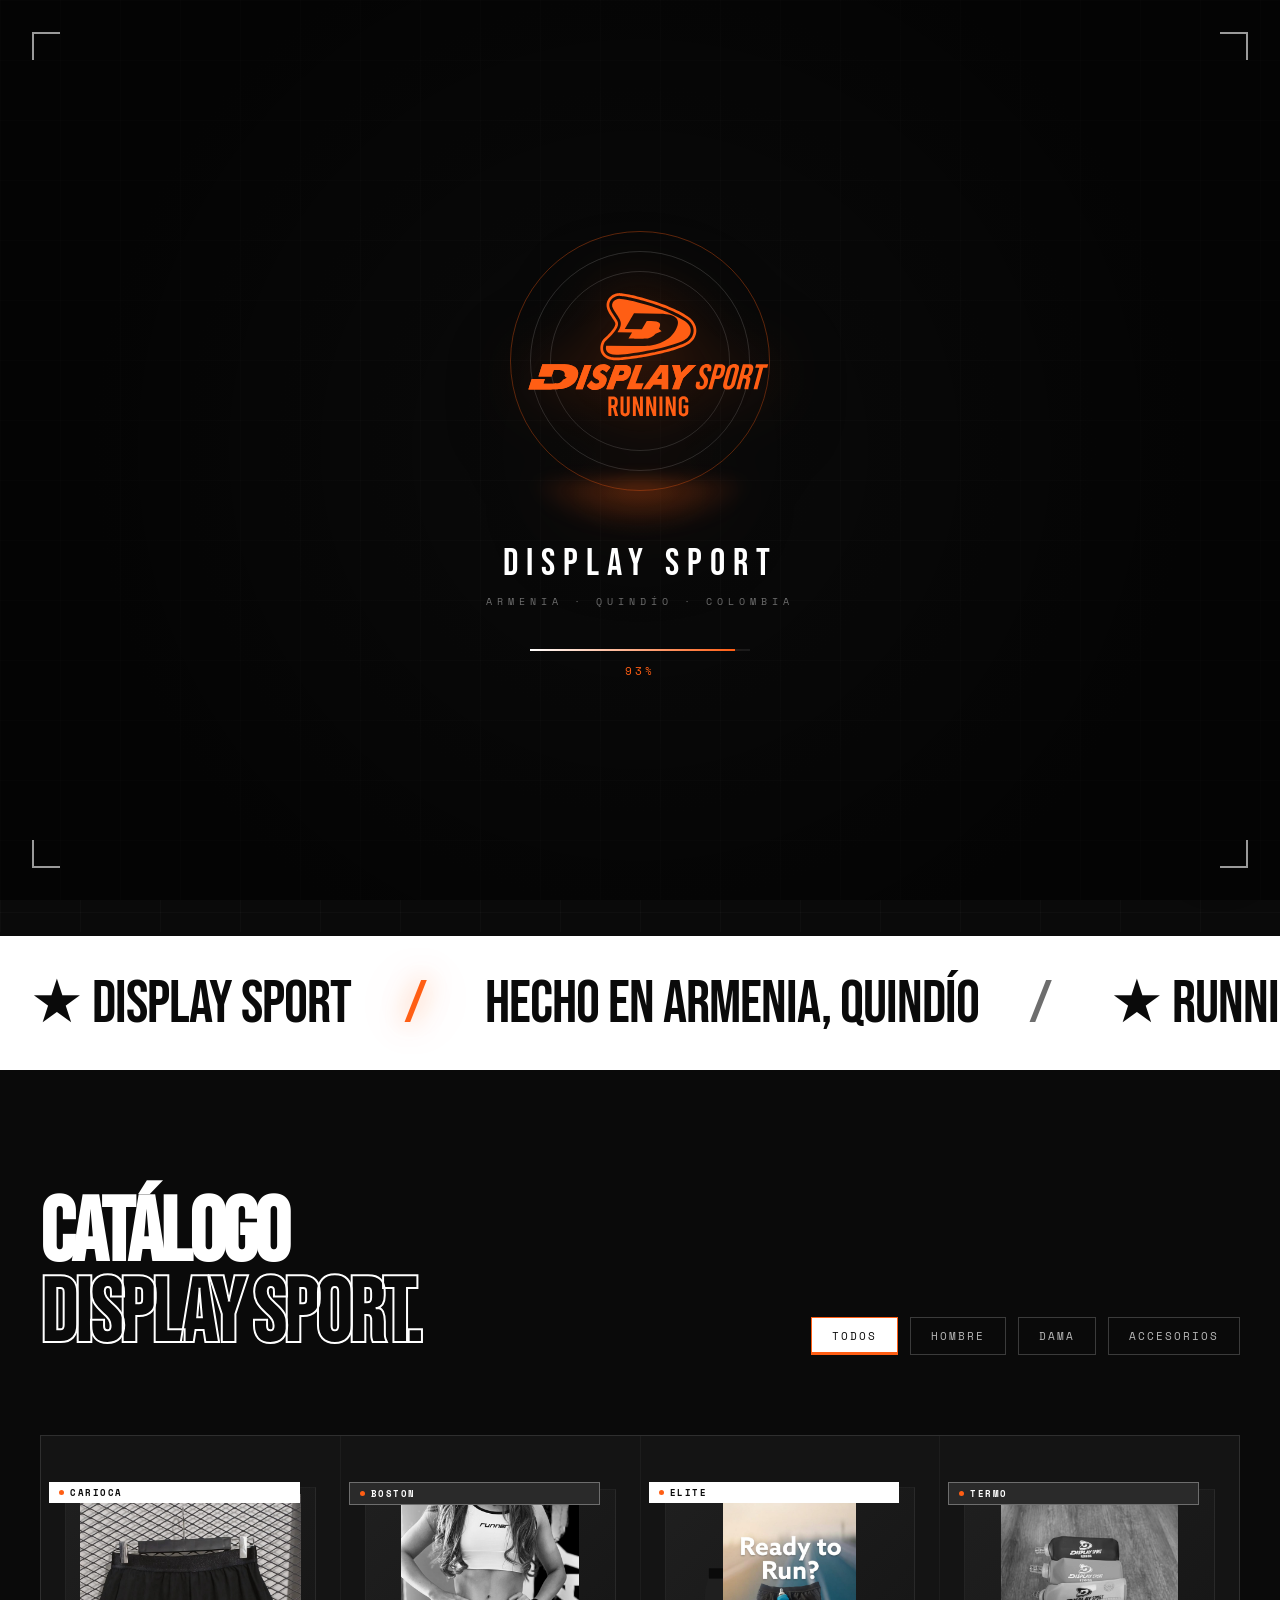
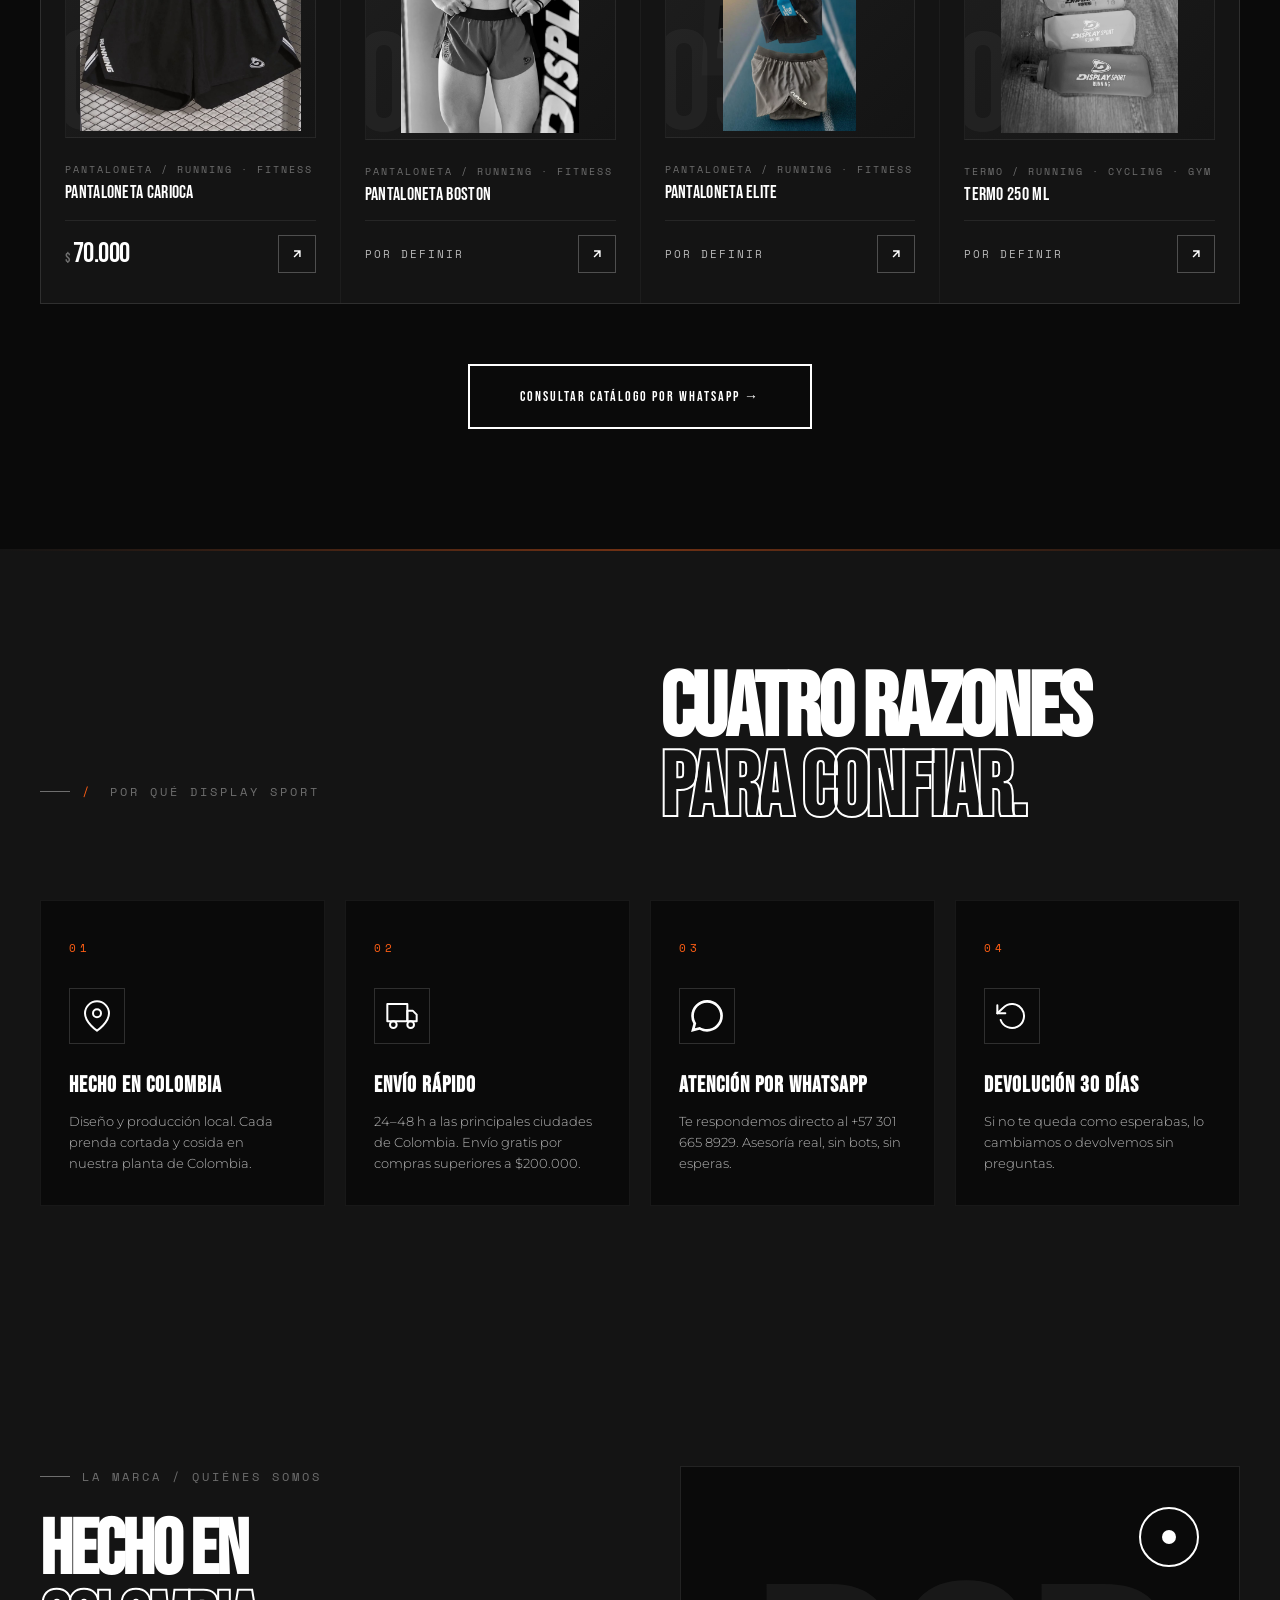
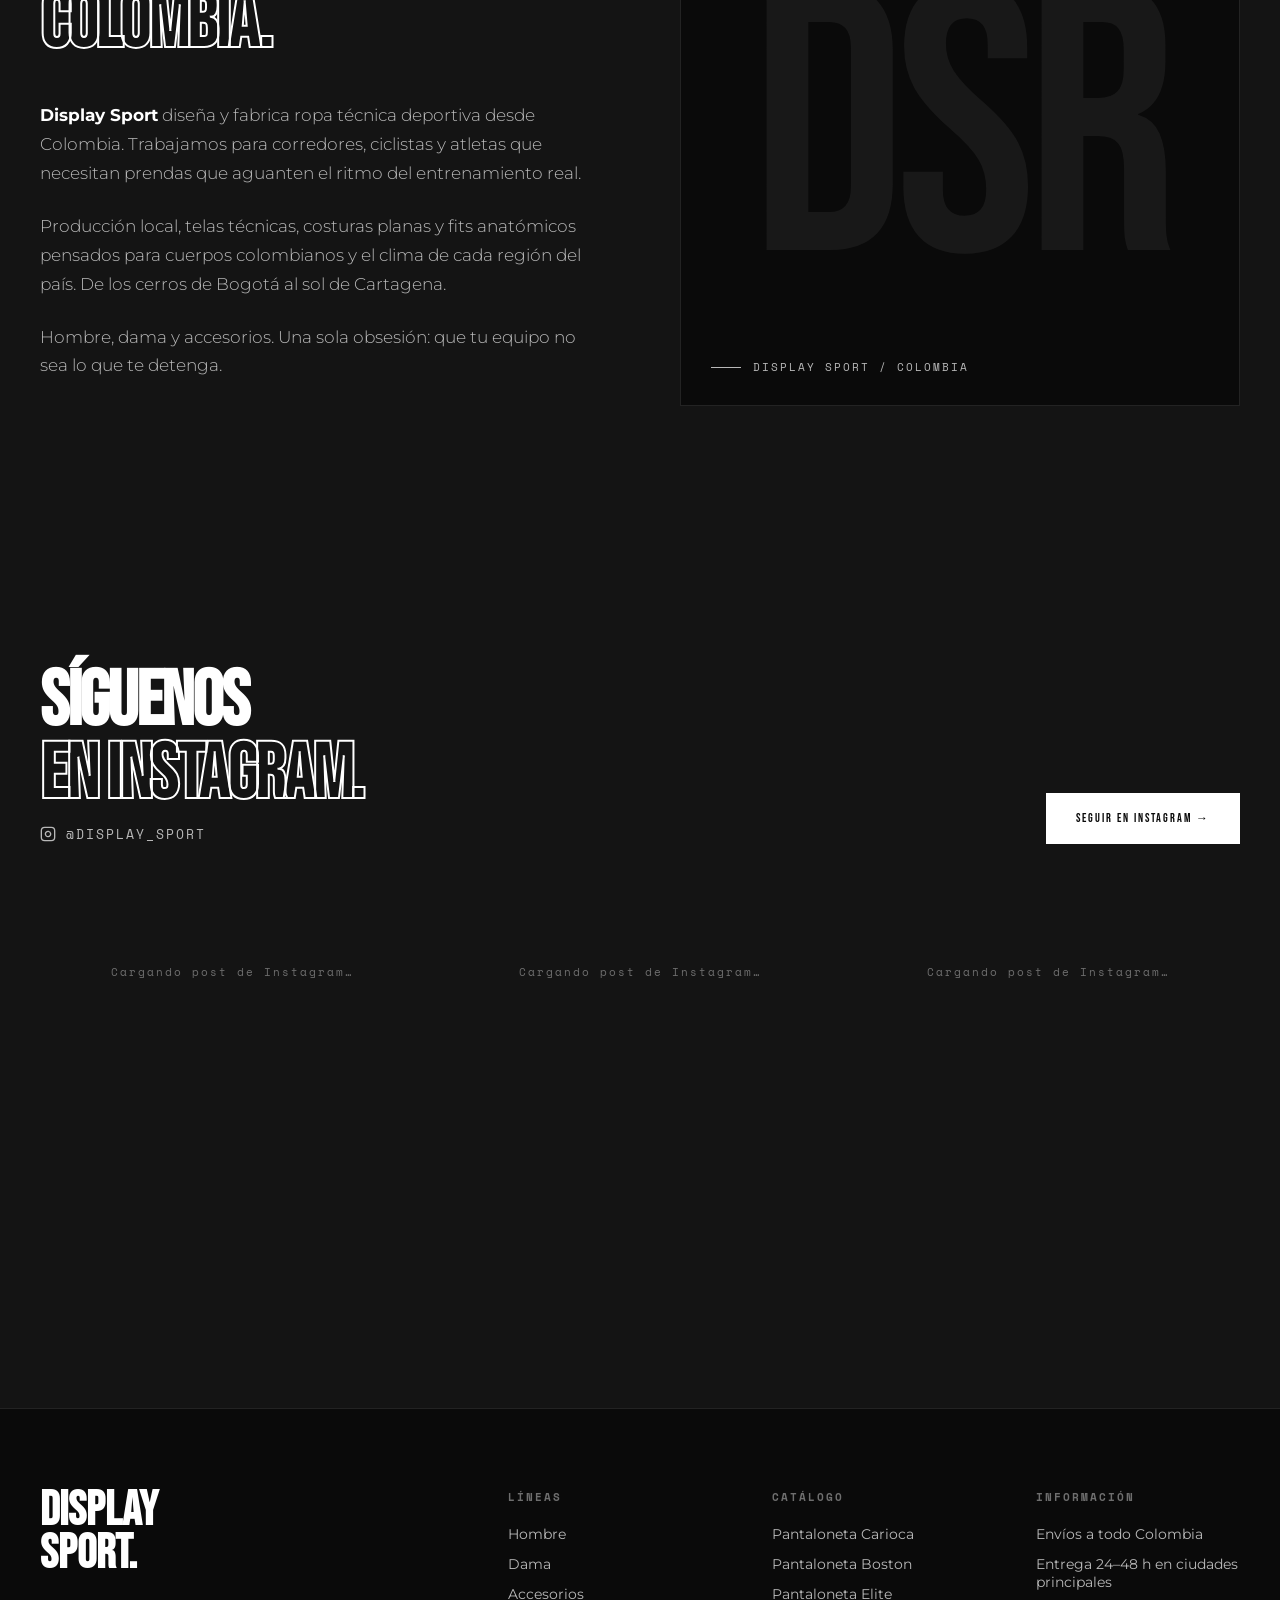
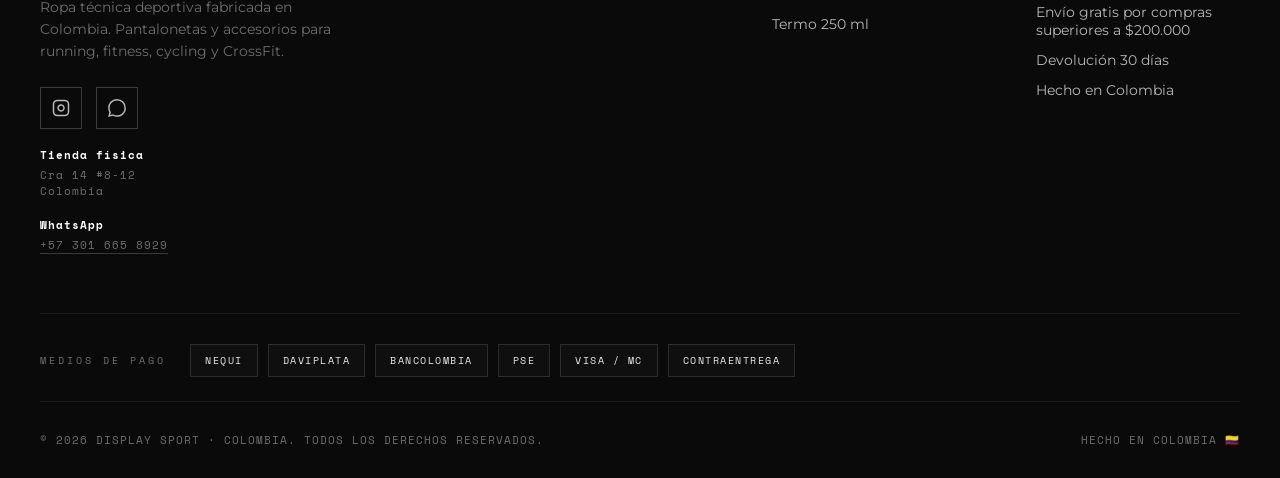
==== commit 1edd006a: "feat(hero): constelacion flotante - 4 productos visibles al tiempo PATRON - Antes: slideshow secuenc" ====
--- a/index.html
+++ b/index.html
@@ -40,7 +40,7 @@
 <link rel="preconnect" href="https://fonts.gstatic.com" crossorigin>
 <link rel="preload" as="style" href="https://fonts.googleapis.com/css2?family=Bebas+Neue&family=Montserrat:wght@200;300;400;500;600;700&family=Space+Mono:wght@400;700&display=swap" />
 <link href="https://fonts.googleapis.com/css2?family=Bebas+Neue&family=Montserrat:wght@200;300;400;500;600;700&family=Space+Mono:wght@400;700&display=swap" rel="stylesheet">
-<link rel="stylesheet" href="assets/styles.css?v=44" />
+<link rel="stylesheet" href="assets/styles.css?v=45" />
 
 <!-- JSON-LD: Organization + LocalBusiness + WebSite -->
 <script type="application/ld+json">
@@ -214,10 +214,10 @@
         <div class="pulse-ring r3"></div>
         <div class="grid-pattern"></div>
         <div class="hero-products" aria-hidden="true">
-          <img src="assets/products/pantaloneta-detalle.png" alt="" class="hero-product-slide" loading="eager" />
-          <img src="assets/products/boston1.png" alt="" class="hero-product-slide" loading="eager" />
-          <img src="assets/products/elite1.png" alt="" class="hero-product-slide" loading="eager" />
-          <img src="assets/products/termo1.png" alt="" class="hero-product-slide" loading="eager" />
+          <img src="assets/products/pantaloneta-detalle.png" alt="" class="hero-product hero-product--1" loading="eager" />
+          <img src="assets/products/boston1.png" alt="" class="hero-product hero-product--2" loading="eager" />
+          <img src="assets/products/elite1.png" alt="" class="hero-product hero-product--3" loading="eager" />
+          <img src="assets/products/termo1.png" alt="" class="hero-product hero-product--4" loading="eager" />
         </div>
         <div class="shimmer"></div>
       </div>
@@ -402,8 +402,8 @@
   <svg width="28" height="28" viewBox="0 0 24 24" fill="currentColor" aria-hidden="true"><path d="M.057 24l1.687-6.163a11.867 11.867 0 01-1.587-5.946C.16 5.335 5.495 0 12.05 0a11.817 11.817 0 018.413 3.488 11.824 11.824 0 013.48 8.414c-.003 6.557-5.338 11.892-11.893 11.892a11.9 11.9 0 01-5.688-1.448L.057 24zm6.597-3.807c1.676.995 3.276 1.591 5.392 1.592 5.448 0 9.886-4.434 9.889-9.885.002-5.462-4.415-9.89-9.881-9.892-5.452 0-9.887 4.434-9.889 9.884-.001 2.225.651 3.891 1.746 5.634l-.999 3.648 3.742-.981z"/></svg>
 </a>
 
-<script src="assets/config.js?v=44"></script>
-<script src="assets/products.js?v=44"></script>
-<script src="assets/script.js?v=44"></script>
+<script src="assets/config.js?v=45"></script>
+<script src="assets/products.js?v=45"></script>
+<script src="assets/script.js?v=45"></script>
 </body>
 </html>
--- a/assets/styles.css
+++ b/assets/styles.css
@@ -1954,57 +1954,105 @@
   .showcase-photo { padding: 22px; }
 }
 
-/* ============ HERO PRODUCTS — slideshow automatico ============
-   4 fotos hero (una por producto) que rotan en bucle con
-   cross-fade. Reemplaza al logo grande del hero card.
-   Total ciclo: 16s (4s por foto, transicion 1s entre ellas). */
+/* ============ HERO PRODUCTS — constelación flotante ============
+   4 fotos visibles AL MISMO TIEMPO, cada una en posición y tamaño
+   distintos, con animación de flotación individual (movimiento +
+   rotación) para sensación de levitación libre. Diferentes z-index
+   crean profundidad. */
 .hero-products {
   position: absolute;
   inset: 0;
   z-index: 4;
-  display: flex;
-  align-items: center;
-  justify-content: center;
-}
-.hero-product-slide {
-  position: absolute;
-  inset: 0;
-  width: 100%;
-  height: 100%;
+  pointer-events: none;
+}
+
+.hero-product {
+  position: absolute;
   object-fit: contain;
-  padding: 20px;
-  opacity: 0;
-  filter: drop-shadow(0 14px 32px rgba(0,0,0,0.55)) drop-shadow(0 0 22px rgba(255,94,20,0.18));
-  animation: heroProdFade 16s ease-in-out infinite;
-}
-.hero-product-slide:nth-child(1) { animation-delay: 0s; }
-.hero-product-slide:nth-child(2) { animation-delay: 4s; }
-.hero-product-slide:nth-child(3) { animation-delay: 8s; }
-.hero-product-slide:nth-child(4) { animation-delay: 12s; }
-
-/* Cada foto: visible 3s, fade-in 0.6s, fade-out 0.6s.
-   En porcentajes (sobre 16s): visible 0-25%, fade-out 25-31%,
-   oculta 31-100%. */
-@keyframes heroProdFade {
-  0%   { opacity: 0; transform: scale(0.96); }
-  3.75% { opacity: 1; transform: scale(1); }      /* fade-in completado a 0.6s */
-  21.25% { opacity: 1; transform: scale(1); }     /* visible hasta 3.4s */
-  25%  { opacity: 0; transform: scale(1.05); }    /* fade-out completado a 4s */
-  100% { opacity: 0; transform: scale(0.96); }
-}
-
-/* Reduced-motion: muestra solo la primera fija */
+  filter: drop-shadow(0 16px 32px rgba(0,0,0,0.6)) drop-shadow(0 0 24px rgba(255,94,20,0.2));
+  will-change: transform;
+}
+
+/* 1. Pantaloneta Carioca — centro, grande, capa principal */
+.hero-product--1 {
+  top: 20%;
+  left: 24%;
+  width: 52%;
+  height: 52%;
+  z-index: 4;
+  animation: heroFloat1 5.5s ease-in-out infinite;
+}
+
+/* 2. Pantaloneta Boston — arriba derecha, mediana */
+.hero-product--2 {
+  top: 4%;
+  right: 6%;
+  width: 38%;
+  height: 38%;
+  z-index: 3;
+  animation: heroFloat2 4.8s ease-in-out infinite 0.4s;
+  filter: drop-shadow(0 14px 28px rgba(0,0,0,0.55)) drop-shadow(0 0 18px rgba(255,94,20,0.15));
+}
+
+/* 3. Pantaloneta Elite — abajo izquierda, mediana */
+.hero-product--3 {
+  bottom: 8%;
+  left: 4%;
+  width: 36%;
+  height: 36%;
+  z-index: 3;
+  animation: heroFloat3 5.2s ease-in-out infinite 1s;
+  filter: drop-shadow(0 14px 28px rgba(0,0,0,0.55)) drop-shadow(0 0 18px rgba(255,94,20,0.15));
+}
+
+/* 4. Termo — abajo derecha, pequeño */
+.hero-product--4 {
+  bottom: 4%;
+  right: 16%;
+  width: 28%;
+  height: 28%;
+  z-index: 2;
+  animation: heroFloat4 4.6s ease-in-out infinite 1.6s;
+  filter: drop-shadow(0 12px 24px rgba(0,0,0,0.5)) drop-shadow(0 0 14px rgba(255,94,20,0.12));
+}
+
+/* Animaciones individuales — cada producto se mueve distinto */
+@keyframes heroFloat1 {
+  0%, 100% { transform: translateY(0) rotate(-1.5deg); }
+  50%      { transform: translateY(-18px) rotate(2deg); }
+}
+@keyframes heroFloat2 {
+  0%, 100% { transform: translate(0, 0) rotate(5deg); }
+  50%      { transform: translate(-10px, -14px) rotate(-3deg); }
+}
+@keyframes heroFloat3 {
+  0%, 100% { transform: translate(0, 0) rotate(-4deg); }
+  50%      { transform: translate(8px, -12px) rotate(4deg); }
+}
+@keyframes heroFloat4 {
+  0%, 100% { transform: translateY(0) rotate(3deg); }
+  50%      { transform: translateY(-16px) rotate(-4deg); }
+}
+
+/* Reduced-motion: sin animación, posiciones fijas */
 @media (prefers-reduced-motion: reduce) {
-  .hero-product-slide { animation: none !important; }
-  .hero-product-slide:first-child { opacity: 1 !important; }
-}
-
-/* Mobile: padding mas chico, mismo cycle */
+  .hero-product { animation: none !important; }
+}
+
+/* Tablet — ajustar tamaños para que sigan viéndose bien */
 @media (max-width: 900px) {
-  .hero-product-slide { padding: 14px; }
-}
+  .hero-product--1 { top: 22%; left: 22%; width: 56%; height: 50%; }
+  .hero-product--2 { top: 5%; right: 4%; width: 36%; height: 34%; }
+  .hero-product--3 { bottom: 10%; left: 2%; width: 34%; height: 32%; }
+  .hero-product--4 { bottom: 4%; right: 14%; width: 26%; height: 24%; }
+}
+
+/* Mobile estrecho — el principal más grande, los otros más chicos */
 @media (max-width: 480px) {
-  .hero-product-slide { padding: 10px; }
+  .hero-product--1 { top: 18%; left: 16%; width: 68%; height: 56%; }
+  .hero-product--2 { top: 3%; right: 2%; width: 32%; height: 30%; }
+  .hero-product--3 { bottom: 8%; left: 0%; width: 32%; height: 30%; }
+  .hero-product--4 { bottom: 2%; right: 10%; width: 24%; height: 22%; }
 }
 
 /* ============ HERO MODELS — cross-fade automatico (legacy) ============
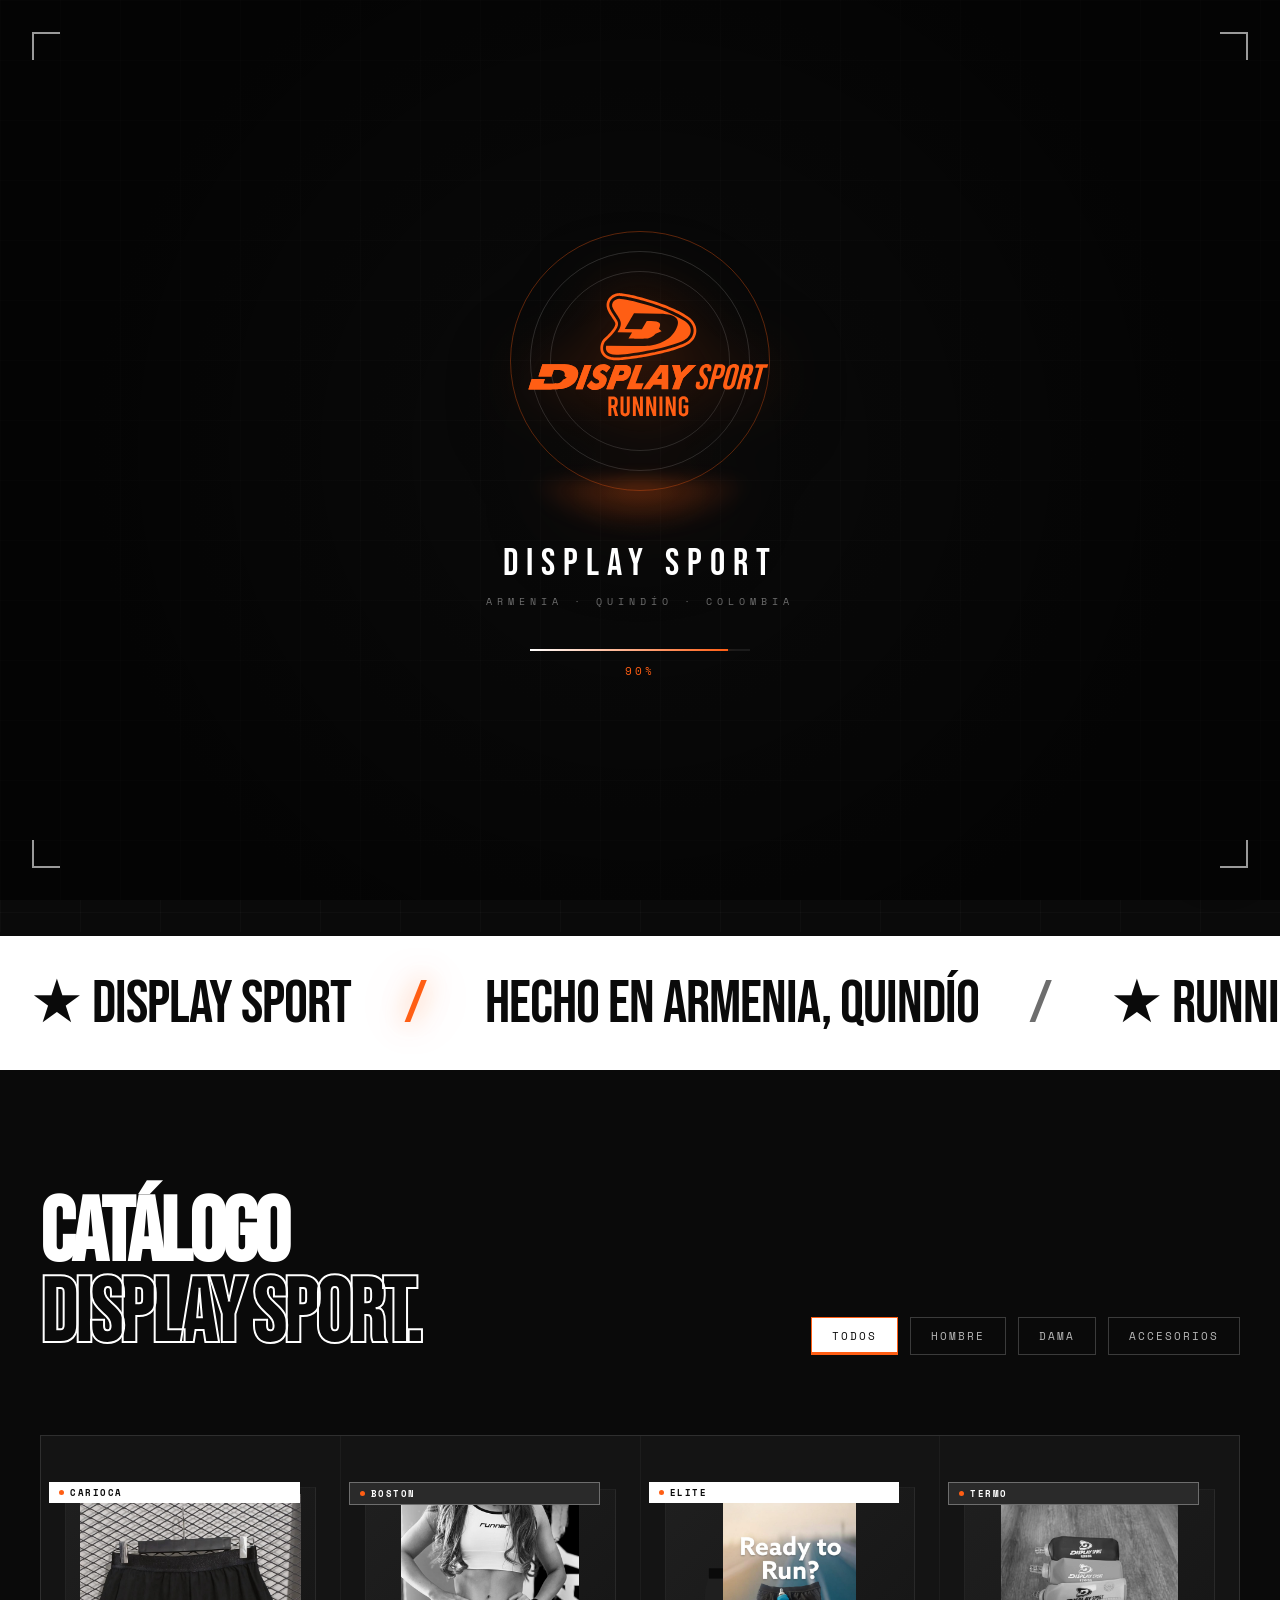
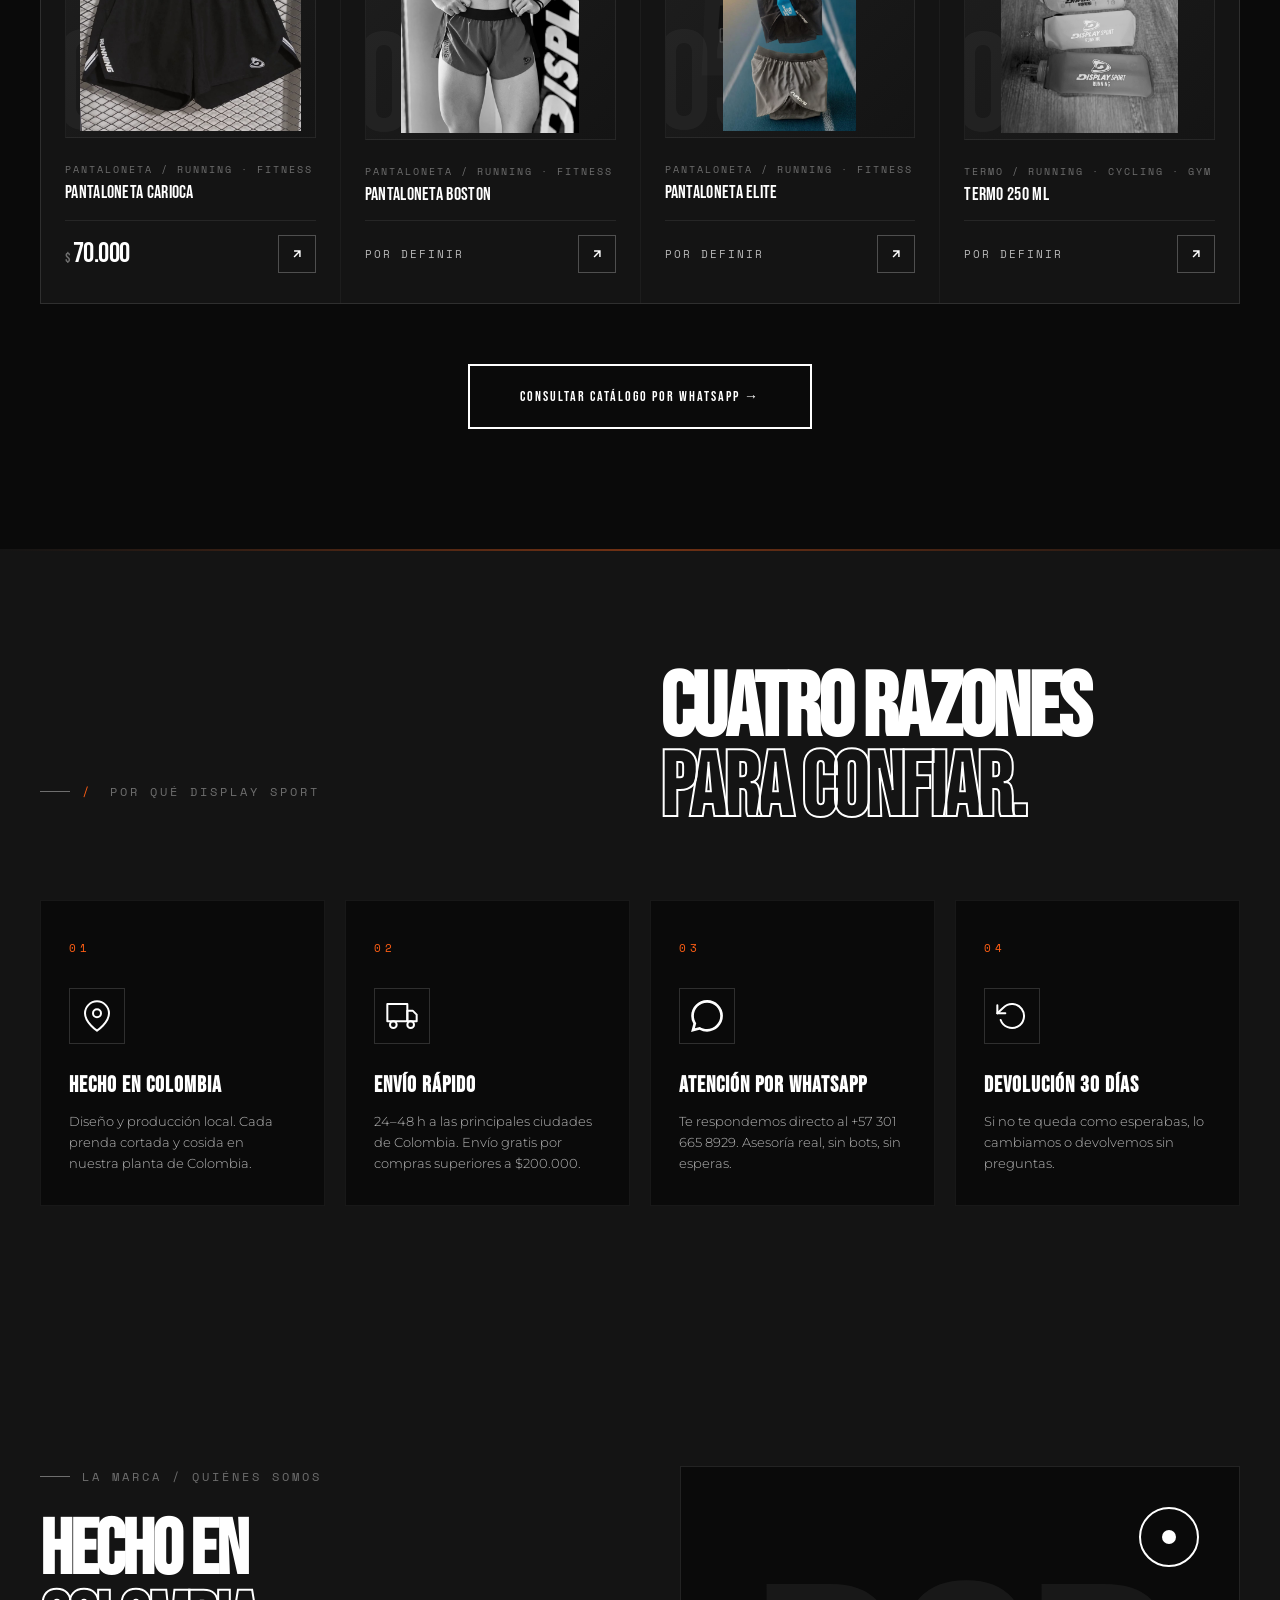
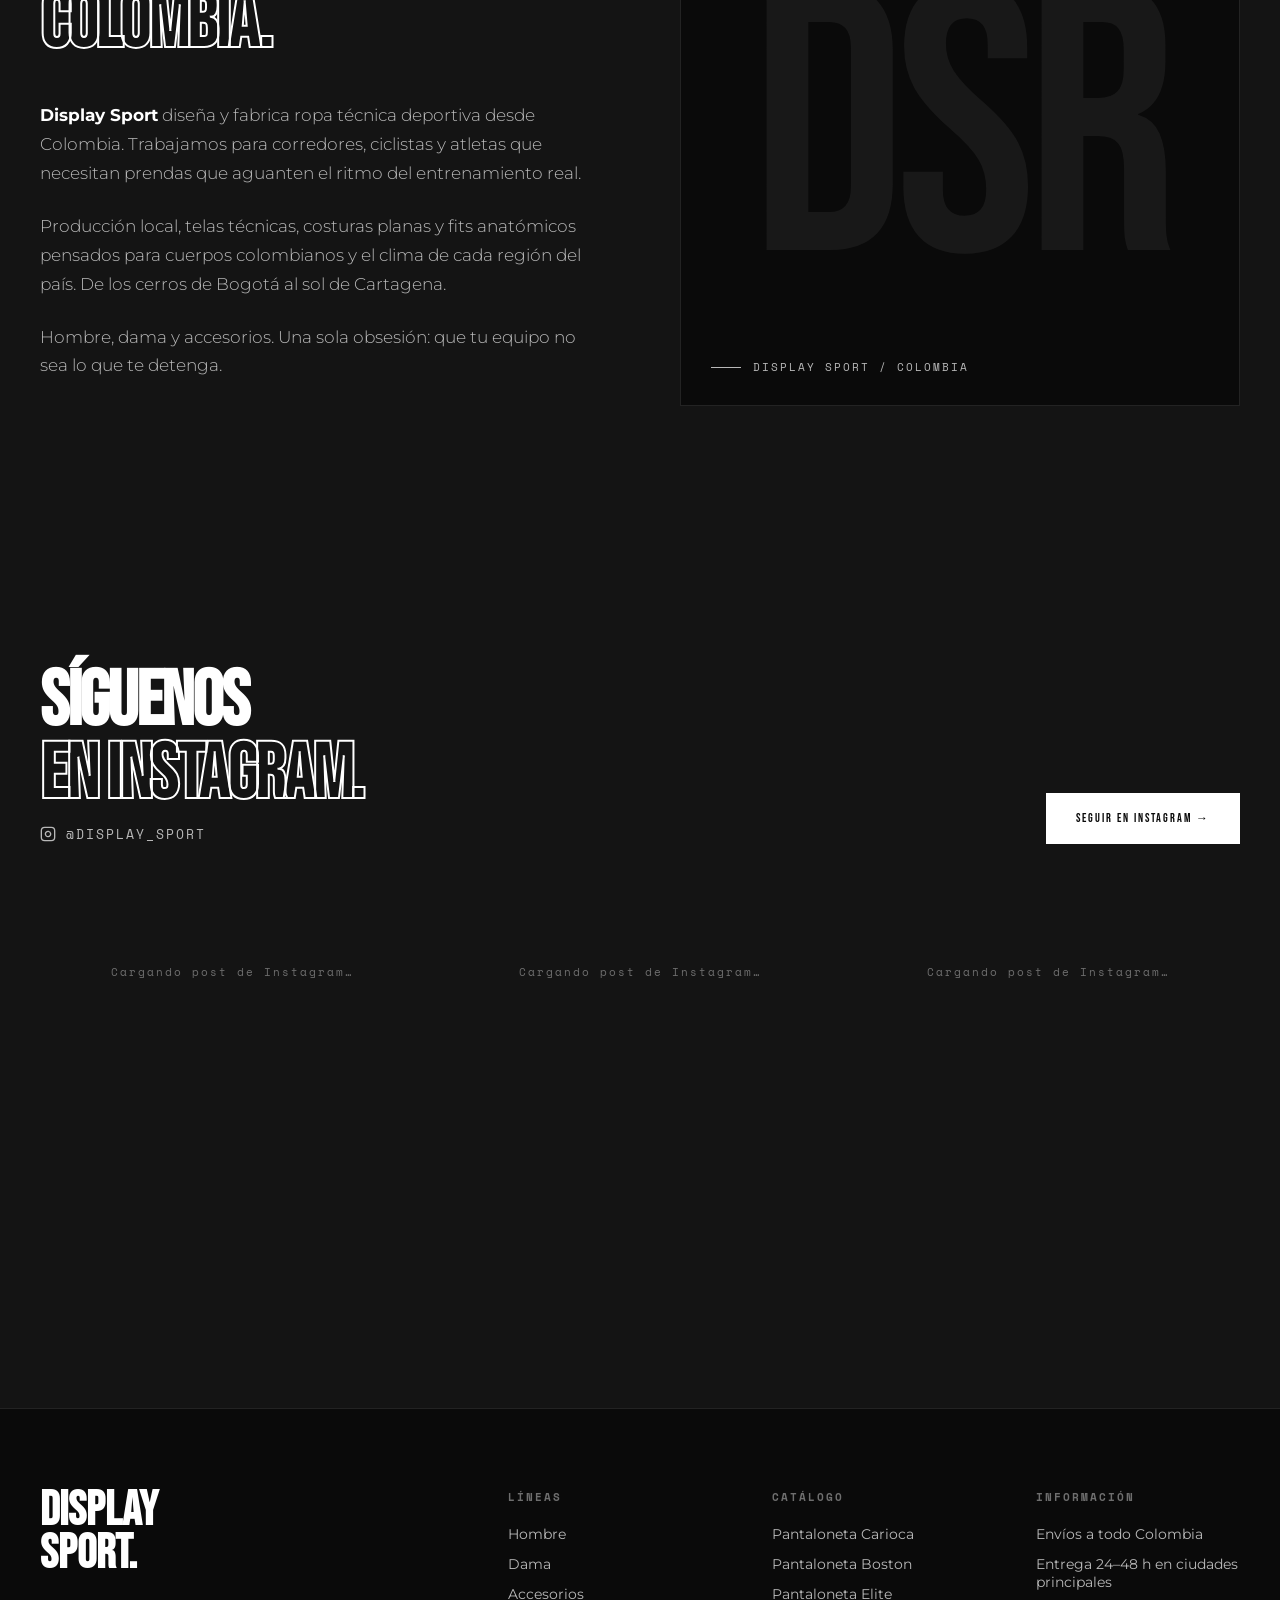
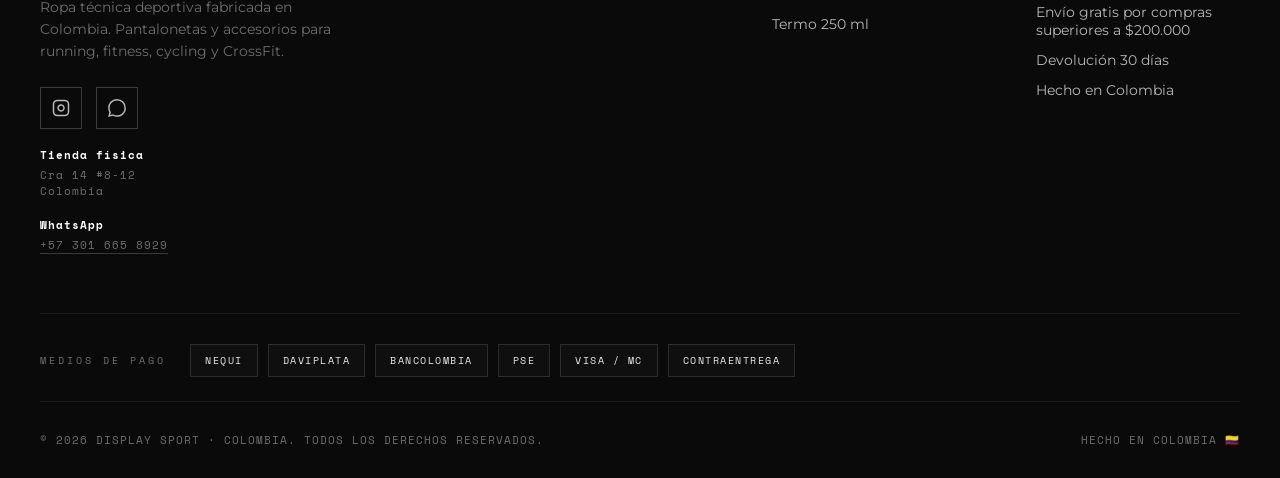
==== commit 265c8e26: "feat(hero): constelacion 3D cinematografica — halos + lineas + particulas + parallax mouse UPGRADE d" ====
--- a/index.html
+++ b/index.html
@@ -40,7 +40,7 @@
 <link rel="preconnect" href="https://fonts.gstatic.com" crossorigin>
 <link rel="preload" as="style" href="https://fonts.googleapis.com/css2?family=Bebas+Neue&family=Montserrat:wght@200;300;400;500;600;700&family=Space+Mono:wght@400;700&display=swap" />
 <link href="https://fonts.googleapis.com/css2?family=Bebas+Neue&family=Montserrat:wght@200;300;400;500;600;700&family=Space+Mono:wght@400;700&display=swap" rel="stylesheet">
-<link rel="stylesheet" href="assets/styles.css?v=45" />
+<link rel="stylesheet" href="assets/styles.css?v=46" />
 
 <!-- JSON-LD: Organization + LocalBusiness + WebSite -->
 <script type="application/ld+json">
@@ -213,11 +213,45 @@
         <div class="pulse-ring r2"></div>
         <div class="pulse-ring r3"></div>
         <div class="grid-pattern"></div>
-        <div class="hero-products" aria-hidden="true">
-          <img src="assets/products/pantaloneta-detalle.png" alt="" class="hero-product hero-product--1" loading="eager" />
-          <img src="assets/products/boston1.png" alt="" class="hero-product hero-product--2" loading="eager" />
-          <img src="assets/products/elite1.png" alt="" class="hero-product hero-product--3" loading="eager" />
-          <img src="assets/products/termo1.png" alt="" class="hero-product hero-product--4" loading="eager" />
+        <div class="hero-products" id="hero-products" aria-hidden="true">
+          <!-- Líneas de constelación SVG -->
+          <svg class="hero-lines" viewBox="0 0 100 100" preserveAspectRatio="none">
+            <path class="hero-line" d="M 50 40 L 85 12" />
+            <path class="hero-line" d="M 50 40 L 16 76" />
+            <path class="hero-line" d="M 50 40 L 80 84" />
+            <path class="hero-line" d="M 85 12 L 80 84" />
+            <path class="hero-line" d="M 16 76 L 80 84" />
+          </svg>
+
+          <!-- Partículas naranjas flotantes -->
+          <span class="hero-particle hero-particle--1"></span>
+          <span class="hero-particle hero-particle--2"></span>
+          <span class="hero-particle hero-particle--3"></span>
+          <span class="hero-particle hero-particle--4"></span>
+          <span class="hero-particle hero-particle--5"></span>
+          <span class="hero-particle hero-particle--6"></span>
+
+          <!-- 4 productos con halo individual -->
+          <figure class="hero-product hero-product--1">
+            <span class="hero-product-halo"></span>
+            <img src="assets/products/pantaloneta-detalle.png" alt="" class="hero-product-img" loading="eager" />
+            <figcaption class="hero-product-tag"><span>01</span>Carioca</figcaption>
+          </figure>
+          <figure class="hero-product hero-product--2">
+            <span class="hero-product-halo"></span>
+            <img src="assets/products/boston1.png" alt="" class="hero-product-img" loading="eager" />
+            <figcaption class="hero-product-tag"><span>02</span>Boston</figcaption>
+          </figure>
+          <figure class="hero-product hero-product--3">
+            <span class="hero-product-halo"></span>
+            <img src="assets/products/elite1.png" alt="" class="hero-product-img" loading="eager" />
+            <figcaption class="hero-product-tag"><span>03</span>Elite</figcaption>
+          </figure>
+          <figure class="hero-product hero-product--4">
+            <span class="hero-product-halo"></span>
+            <img src="assets/products/termo1.png" alt="" class="hero-product-img" loading="eager" />
+            <figcaption class="hero-product-tag"><span>04</span>Termo</figcaption>
+          </figure>
         </div>
         <div class="shimmer"></div>
       </div>
@@ -402,8 +436,8 @@
   <svg width="28" height="28" viewBox="0 0 24 24" fill="currentColor" aria-hidden="true"><path d="M.057 24l1.687-6.163a11.867 11.867 0 01-1.587-5.946C.16 5.335 5.495 0 12.05 0a11.817 11.817 0 018.413 3.488 11.824 11.824 0 013.48 8.414c-.003 6.557-5.338 11.892-11.893 11.892a11.9 11.9 0 01-5.688-1.448L.057 24zm6.597-3.807c1.676.995 3.276 1.591 5.392 1.592 5.448 0 9.886-4.434 9.889-9.885.002-5.462-4.415-9.89-9.881-9.892-5.452 0-9.887 4.434-9.889 9.884-.001 2.225.651 3.891 1.746 5.634l-.999 3.648 3.742-.981z"/></svg>
 </a>
 
-<script src="assets/config.js?v=45"></script>
-<script src="assets/products.js?v=45"></script>
-<script src="assets/script.js?v=45"></script>
+<script src="assets/config.js?v=46"></script>
+<script src="assets/products.js?v=46"></script>
+<script src="assets/script.js?v=46"></script>
 </body>
 </html>
--- a/assets/styles.css
+++ b/assets/styles.css
@@ -1954,105 +1954,264 @@
   .showcase-photo { padding: 22px; }
 }
 
-/* ============ HERO PRODUCTS — constelación flotante ============
-   4 fotos visibles AL MISMO TIEMPO, cada una en posición y tamaño
-   distintos, con animación de flotación individual (movimiento +
-   rotación) para sensación de levitación libre. Diferentes z-index
-   crean profundidad. */
+/* ============================================================
+   HERO PRODUCTS — constelación 3D cinematográfica
+   - Perspectiva 3D real (perspective + transform-style preserve-3d)
+   - Halo de luz pulsante naranja detrás de cada producto
+   - Líneas SVG conectando productos (constelación literal)
+   - Partículas flotantes naranjas
+   - Parallax con el mouse (JS) via CSS variables --mx --my
+   - Etiquetas decorativas con número + nombre
+   ============================================================ */
 .hero-products {
   position: absolute;
   inset: 0;
   z-index: 4;
   pointer-events: none;
-}
-
+  perspective: 1400px;
+  perspective-origin: 50% 50%;
+  transform-style: preserve-3d;
+}
+
+/* Líneas de constelación SVG */
+.hero-lines {
+  position: absolute;
+  inset: 0;
+  width: 100%;
+  height: 100%;
+  z-index: 1;
+  pointer-events: none;
+}
+.hero-line {
+  fill: none;
+  stroke: rgba(255,94,20,0.35);
+  stroke-width: 0.15;
+  stroke-dasharray: 1 1.5;
+  stroke-linecap: round;
+  animation: heroLineDash 12s linear infinite;
+  opacity: 0;
+  animation-name: heroLineDash, heroLineFade;
+  animation-duration: 12s, 6s;
+  animation-iteration-count: infinite, infinite;
+  animation-timing-function: linear, ease-in-out;
+}
+.hero-line:nth-child(2) { animation-delay: 0s, 0.5s; stroke: rgba(255,94,20,0.28); }
+.hero-line:nth-child(3) { animation-delay: 0s, 1s; stroke: rgba(255,94,20,0.32); }
+.hero-line:nth-child(4) { animation-delay: 0s, 1.5s; stroke: rgba(255,94,20,0.22); }
+.hero-line:nth-child(5) { animation-delay: 0s, 2s; stroke: rgba(255,94,20,0.25); }
+
+@keyframes heroLineDash {
+  0%   { stroke-dashoffset: 0; }
+  100% { stroke-dashoffset: -100; }
+}
+@keyframes heroLineFade {
+  0%, 100% { opacity: 0.2; }
+  50%      { opacity: 0.8; }
+}
+
+/* Partículas naranjas flotantes */
+.hero-particle {
+  position: absolute;
+  width: 3px;
+  height: 3px;
+  background: var(--accent);
+  border-radius: 50%;
+  box-shadow: 0 0 8px var(--accent), 0 0 16px rgba(255,94,20,0.6);
+  z-index: 2;
+  pointer-events: none;
+}
+.hero-particle--1 { top: 18%; left: 12%; animation: particleA 7s ease-in-out infinite; }
+.hero-particle--2 { top: 28%; right: 18%; animation: particleB 8.5s ease-in-out infinite 1s; }
+.hero-particle--3 { top: 55%; left: 8%;  animation: particleA 6.5s ease-in-out infinite 2s; }
+.hero-particle--4 { top: 68%; right: 14%; animation: particleB 7.8s ease-in-out infinite 0.5s; }
+.hero-particle--5 { top: 38%; left: 48%; animation: particleA 9s ease-in-out infinite 1.5s; width: 2px; height: 2px; }
+.hero-particle--6 { top: 82%; left: 38%; animation: particleB 6s ease-in-out infinite 3s; width: 2px; height: 2px; }
+
+@keyframes particleA {
+  0%, 100% { transform: translate(0, 0) scale(1); opacity: 0.4; }
+  50%      { transform: translate(20px, -28px) scale(1.4); opacity: 1; }
+}
+@keyframes particleB {
+  0%, 100% { transform: translate(0, 0) scale(0.8); opacity: 0.5; }
+  50%      { transform: translate(-18px, -32px) scale(1.3); opacity: 1; }
+}
+
+/* Container de cada producto: posición + transform 3D + mouse parallax */
 .hero-product {
   position: absolute;
+  margin: 0;
+  transform-style: preserve-3d;
+  /* CSS vars que el JS de parallax modifica al mover el mouse */
+  --mx: 0px;
+  --my: 0px;
+  --mr: 0deg;
+  transition: transform 0.6s cubic-bezier(.2,.7,.2,1);
+}
+
+.hero-product-img {
+  position: relative;
+  width: 100%;
+  height: 100%;
   object-fit: contain;
-  filter: drop-shadow(0 16px 32px rgba(0,0,0,0.6)) drop-shadow(0 0 24px rgba(255,94,20,0.2));
+  z-index: 2;
+  filter: drop-shadow(0 18px 34px rgba(0,0,0,0.65)) drop-shadow(0 0 24px rgba(255,94,20,0.22));
   will-change: transform;
 }
 
-/* 1. Pantaloneta Carioca — centro, grande, capa principal */
+/* HALO: aura de luz pulsante naranja detrás de cada producto */
+.hero-product-halo {
+  position: absolute;
+  inset: -25%;
+  border-radius: 50%;
+  background:
+    radial-gradient(circle at center,
+      rgba(255,94,20,0.45) 0%,
+      rgba(255,94,20,0.18) 30%,
+      transparent 65%);
+  filter: blur(18px);
+  z-index: 0;
+  animation: haloPulse 4s ease-in-out infinite;
+  mix-blend-mode: screen;
+}
+
+@keyframes haloPulse {
+  0%, 100% { opacity: 0.55; transform: scale(1); }
+  50%      { opacity: 1;    transform: scale(1.18); }
+}
+
+/* TAG: etiqueta con número + nombre del producto */
+.hero-product-tag {
+  position: absolute;
+  bottom: -28px;
+  left: 50%;
+  transform: translateX(-50%);
+  font-family: var(--font-mono);
+  font-size: 9px;
+  letter-spacing: 3px;
+  text-transform: uppercase;
+  color: var(--gray-300);
+  white-space: nowrap;
+  display: flex;
+  align-items: center;
+  gap: 8px;
+  background: rgba(10,10,10,0.7);
+  padding: 5px 10px;
+  border: 1px solid rgba(255,94,20,0.25);
+  border-radius: 2px;
+  backdrop-filter: blur(6px);
+  -webkit-backdrop-filter: blur(6px);
+  opacity: 0;
+  animation: tagFade 8s ease-in-out infinite;
+  z-index: 3;
+}
+.hero-product-tag span {
+  color: var(--accent);
+  font-weight: 700;
+}
+
+@keyframes tagFade {
+  0%, 25%, 100% { opacity: 0; transform: translateX(-50%) translateY(5px); }
+  10%, 18%      { opacity: 1; transform: translateX(-50%) translateY(0); }
+}
+
+/* Animación 3D — cada producto con su keyframe único, movimiento
+   complejo en X/Y/Z + rotaciones multi-axis */
+@keyframes prod3D1 {
+  0%, 100% { transform: translate3d(var(--mx), var(--my), 0)        rotate3d(1, 0.4, 0.1, 0deg); }
+  33%      { transform: translate3d(calc(var(--mx) + 12px), calc(var(--my) - 22px), 40px) rotate3d(1, 0.5, 0, 4deg); }
+  66%      { transform: translate3d(calc(var(--mx) - 8px), calc(var(--my) - 8px), 20px) rotate3d(0.5, 1, 0, -3deg); }
+}
+@keyframes prod3D2 {
+  0%, 100% { transform: translate3d(var(--mx), var(--my), 0)        rotate3d(0.3, 1, 0.2, 6deg); }
+  40%      { transform: translate3d(calc(var(--mx) - 14px), calc(var(--my) - 18px), 50px) rotate3d(1, 0.6, 0, -4deg); }
+  70%      { transform: translate3d(calc(var(--mx) - 6px), calc(var(--my) - 28px), 25px) rotate3d(0.7, 1, 0.3, 7deg); }
+}
+@keyframes prod3D3 {
+  0%, 100% { transform: translate3d(var(--mx), var(--my), 0)        rotate3d(1, 0.3, 0, -5deg); }
+  35%      { transform: translate3d(calc(var(--mx) + 16px), calc(var(--my) - 14px), 45px) rotate3d(0.6, 1, 0.2, 5deg); }
+  72%      { transform: translate3d(calc(var(--mx) + 6px), calc(var(--my) - 24px), 18px) rotate3d(1, 0.4, 0.1, -2deg); }
+}
+@keyframes prod3D4 {
+  0%, 100% { transform: translate3d(var(--mx), var(--my), 0)        rotate3d(0.5, 1, 0.3, 4deg); }
+  45%      { transform: translate3d(calc(var(--mx) - 8px), calc(var(--my) - 26px), 35px) rotate3d(1, 0.7, 0, -5deg); }
+  75%      { transform: translate3d(calc(var(--mx) + 8px), calc(var(--my) - 12px), 15px) rotate3d(0.4, 1, 0.2, 8deg); }
+}
+
+/* 1. Pantaloneta Carioca — centro grande, capa principal */
 .hero-product--1 {
-  top: 20%;
-  left: 24%;
-  width: 52%;
-  height: 52%;
+  top: 18%;
+  left: 22%;
+  width: 56%;
+  height: 56%;
   z-index: 4;
-  animation: heroFloat1 5.5s ease-in-out infinite;
+  animation: prod3D1 7s cubic-bezier(.45,0,.55,1) infinite;
 }
 
 /* 2. Pantaloneta Boston — arriba derecha, mediana */
 .hero-product--2 {
-  top: 4%;
-  right: 6%;
-  width: 38%;
-  height: 38%;
-  z-index: 3;
-  animation: heroFloat2 4.8s ease-in-out infinite 0.4s;
-  filter: drop-shadow(0 14px 28px rgba(0,0,0,0.55)) drop-shadow(0 0 18px rgba(255,94,20,0.15));
-}
-
-/* 3. Pantaloneta Elite — abajo izquierda, mediana */
-.hero-product--3 {
-  bottom: 8%;
-  left: 4%;
+  top: 2%;
+  right: 4%;
   width: 36%;
   height: 36%;
   z-index: 3;
-  animation: heroFloat3 5.2s ease-in-out infinite 1s;
-  filter: drop-shadow(0 14px 28px rgba(0,0,0,0.55)) drop-shadow(0 0 18px rgba(255,94,20,0.15));
-}
+  animation: prod3D2 6.5s cubic-bezier(.45,0,.55,1) infinite 0.4s;
+}
+.hero-product--2 .hero-product-tag { animation-delay: 2s; }
+
+/* 3. Pantaloneta Elite — abajo izquierda, mediana */
+.hero-product--3 {
+  bottom: 6%;
+  left: 2%;
+  width: 36%;
+  height: 36%;
+  z-index: 3;
+  animation: prod3D3 7.5s cubic-bezier(.45,0,.55,1) infinite 1.2s;
+}
+.hero-product--3 .hero-product-tag { animation-delay: 4s; }
 
 /* 4. Termo — abajo derecha, pequeño */
 .hero-product--4 {
-  bottom: 4%;
-  right: 16%;
+  bottom: 2%;
+  right: 14%;
   width: 28%;
   height: 28%;
   z-index: 2;
-  animation: heroFloat4 4.6s ease-in-out infinite 1.6s;
-  filter: drop-shadow(0 12px 24px rgba(0,0,0,0.5)) drop-shadow(0 0 14px rgba(255,94,20,0.12));
-}
-
-/* Animaciones individuales — cada producto se mueve distinto */
-@keyframes heroFloat1 {
-  0%, 100% { transform: translateY(0) rotate(-1.5deg); }
-  50%      { transform: translateY(-18px) rotate(2deg); }
-}
-@keyframes heroFloat2 {
-  0%, 100% { transform: translate(0, 0) rotate(5deg); }
-  50%      { transform: translate(-10px, -14px) rotate(-3deg); }
-}
-@keyframes heroFloat3 {
-  0%, 100% { transform: translate(0, 0) rotate(-4deg); }
-  50%      { transform: translate(8px, -12px) rotate(4deg); }
-}
-@keyframes heroFloat4 {
-  0%, 100% { transform: translateY(0) rotate(3deg); }
-  50%      { transform: translateY(-16px) rotate(-4deg); }
-}
-
-/* Reduced-motion: sin animación, posiciones fijas */
+  animation: prod3D4 6.2s cubic-bezier(.45,0,.55,1) infinite 1.8s;
+}
+.hero-product--4 .hero-product-tag { animation-delay: 6s; }
+
+/* Halo individual con delay distinto para que no se sincronicen */
+.hero-product--1 .hero-product-halo { animation-delay: 0s; }
+.hero-product--2 .hero-product-halo { animation-delay: 1s; }
+.hero-product--3 .hero-product-halo { animation-delay: 2s; }
+.hero-product--4 .hero-product-halo { animation-delay: 3s; }
+
+/* Reduced-motion: sin animación, todo estático */
 @media (prefers-reduced-motion: reduce) {
-  .hero-product { animation: none !important; }
-}
-
-/* Tablet — ajustar tamaños para que sigan viéndose bien */
+  .hero-product, .hero-product-halo, .hero-line,
+  .hero-particle, .hero-product-tag { animation: none !important; }
+  .hero-product { transform: none; }
+  .hero-product-tag { opacity: 1; }
+}
+
+/* Tablet */
 @media (max-width: 900px) {
-  .hero-product--1 { top: 22%; left: 22%; width: 56%; height: 50%; }
-  .hero-product--2 { top: 5%; right: 4%; width: 36%; height: 34%; }
-  .hero-product--3 { bottom: 10%; left: 2%; width: 34%; height: 32%; }
-  .hero-product--4 { bottom: 4%; right: 14%; width: 26%; height: 24%; }
-}
-
-/* Mobile estrecho — el principal más grande, los otros más chicos */
+  .hero-product--1 { top: 20%; left: 20%; width: 60%; height: 54%; }
+  .hero-product--2 { top: 3%; right: 2%; width: 34%; height: 32%; }
+  .hero-product--3 { bottom: 8%; left: 0%; width: 34%; height: 32%; }
+  .hero-product--4 { bottom: 2%; right: 12%; width: 26%; height: 24%; }
+  .hero-product-tag { font-size: 8px; padding: 4px 8px; bottom: -22px; }
+}
+
+/* Mobile estrecho — Carioca protagonista, otros más pequeños */
 @media (max-width: 480px) {
-  .hero-product--1 { top: 18%; left: 16%; width: 68%; height: 56%; }
-  .hero-product--2 { top: 3%; right: 2%; width: 32%; height: 30%; }
-  .hero-product--3 { bottom: 8%; left: 0%; width: 32%; height: 30%; }
-  .hero-product--4 { bottom: 2%; right: 10%; width: 24%; height: 22%; }
+  .hero-product--1 { top: 16%; left: 14%; width: 72%; height: 60%; }
+  .hero-product--2 { top: 1%; right: 0%; width: 30%; height: 28%; }
+  .hero-product--3 { bottom: 5%; left: -2%; width: 30%; height: 28%; }
+  .hero-product--4 { bottom: 0%; right: 8%; width: 22%; height: 20%; }
+  .hero-product-tag { display: none; }
+  /* En mobile las partículas serían demasiado densas */
+  .hero-particle--5, .hero-particle--6 { display: none; }
 }
 
 /* ============ HERO MODELS — cross-fade automatico (legacy) ============
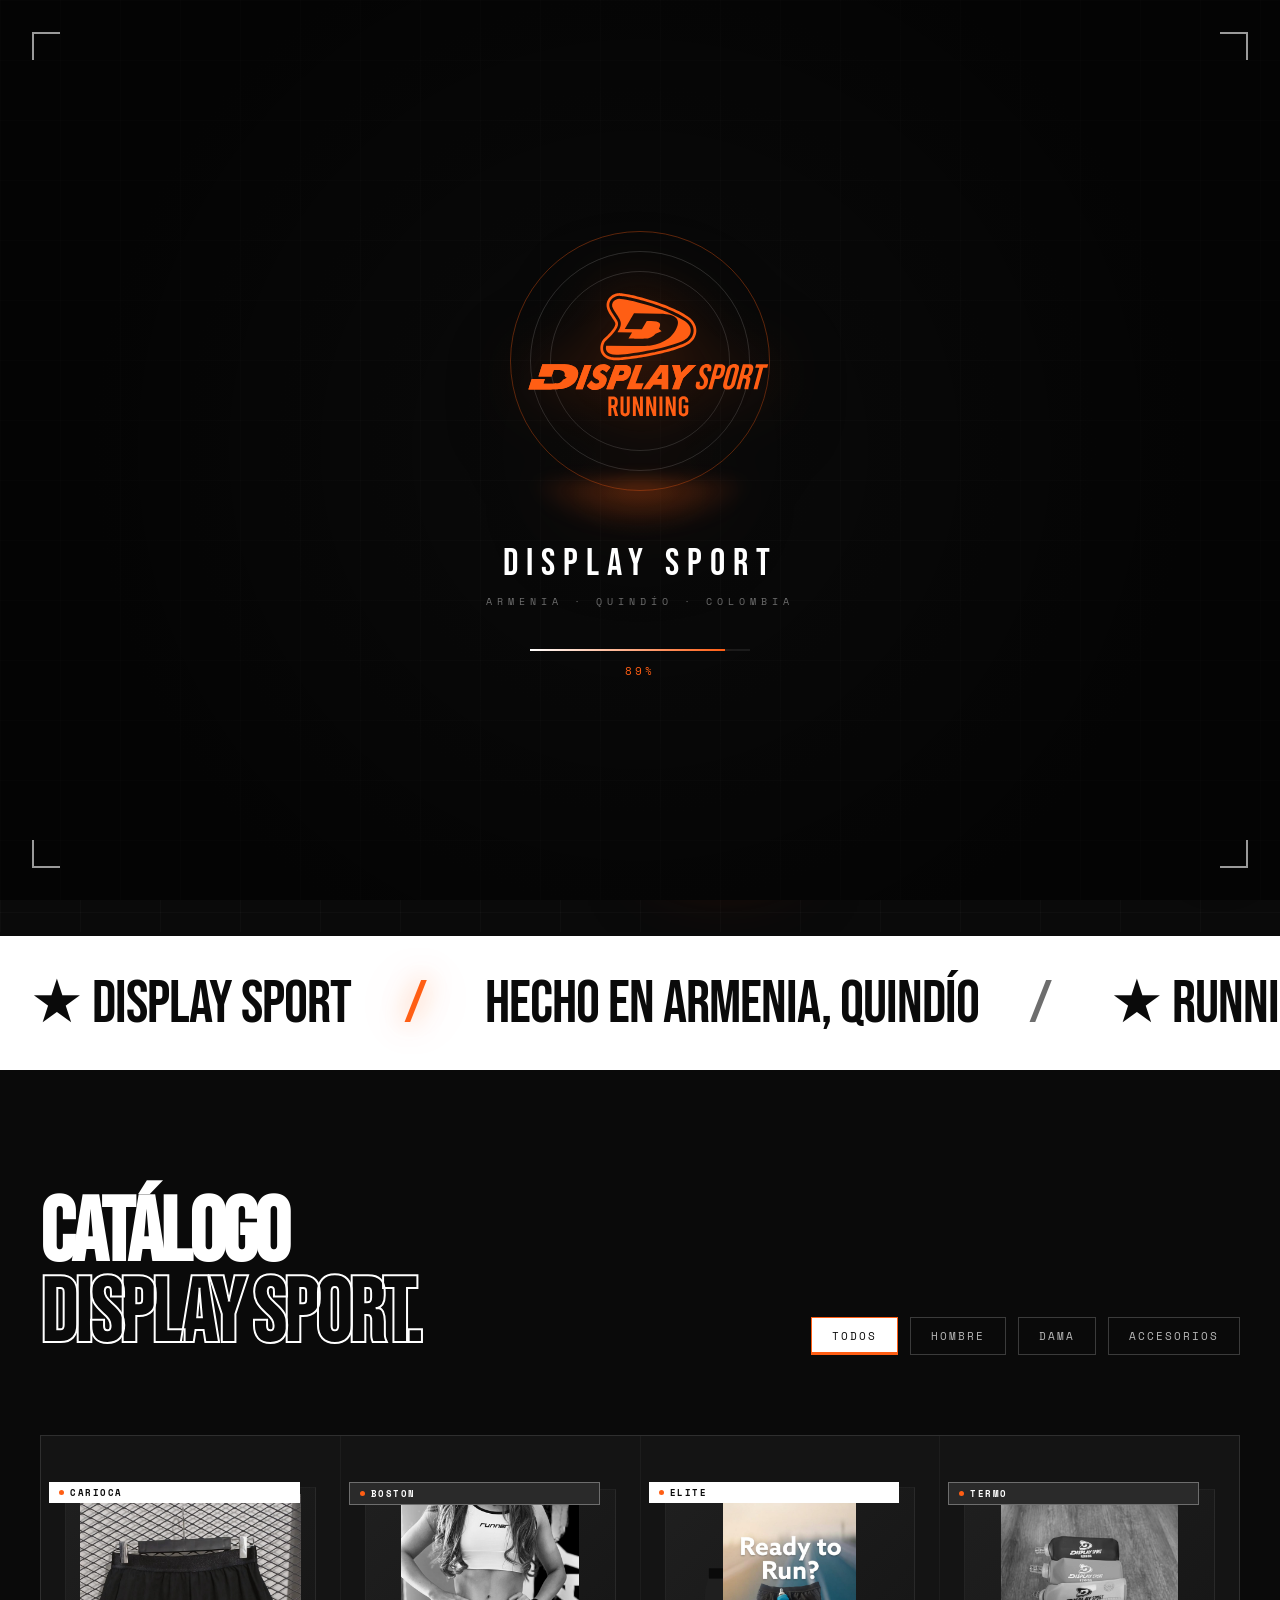
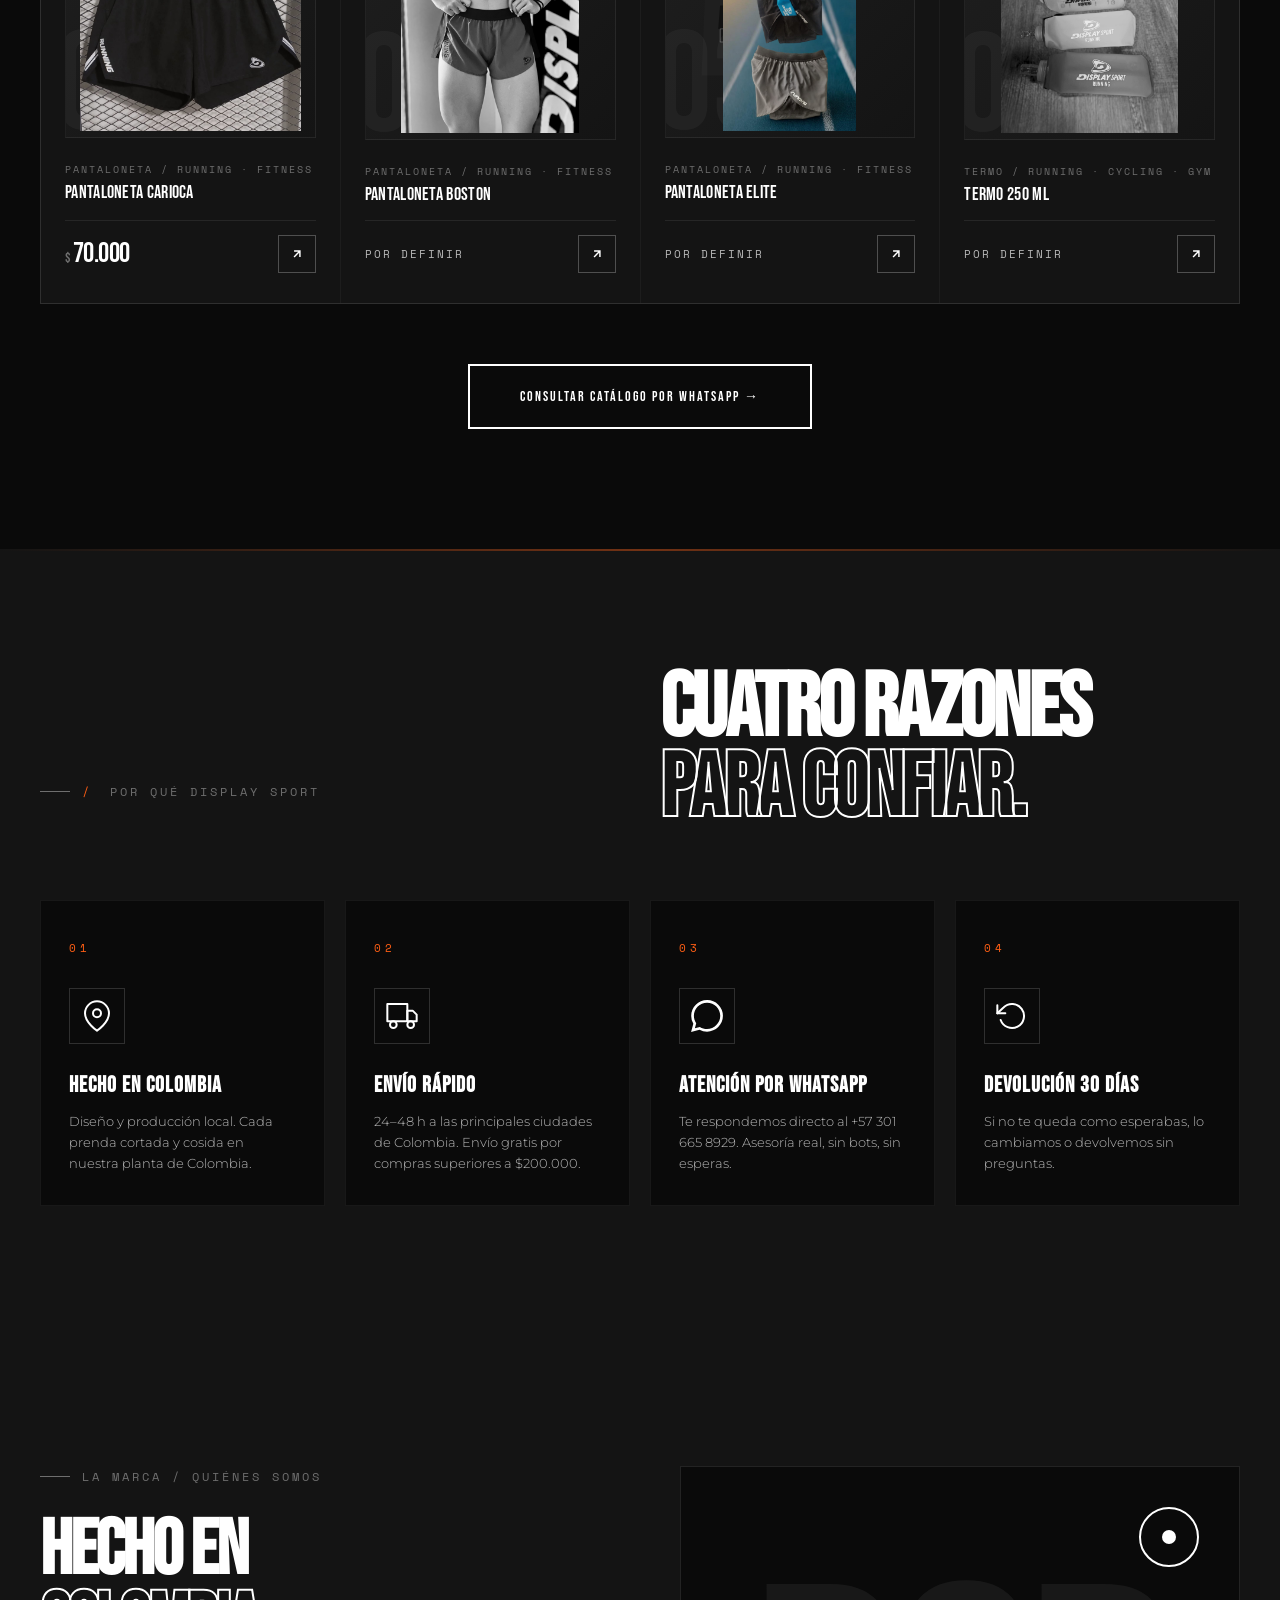
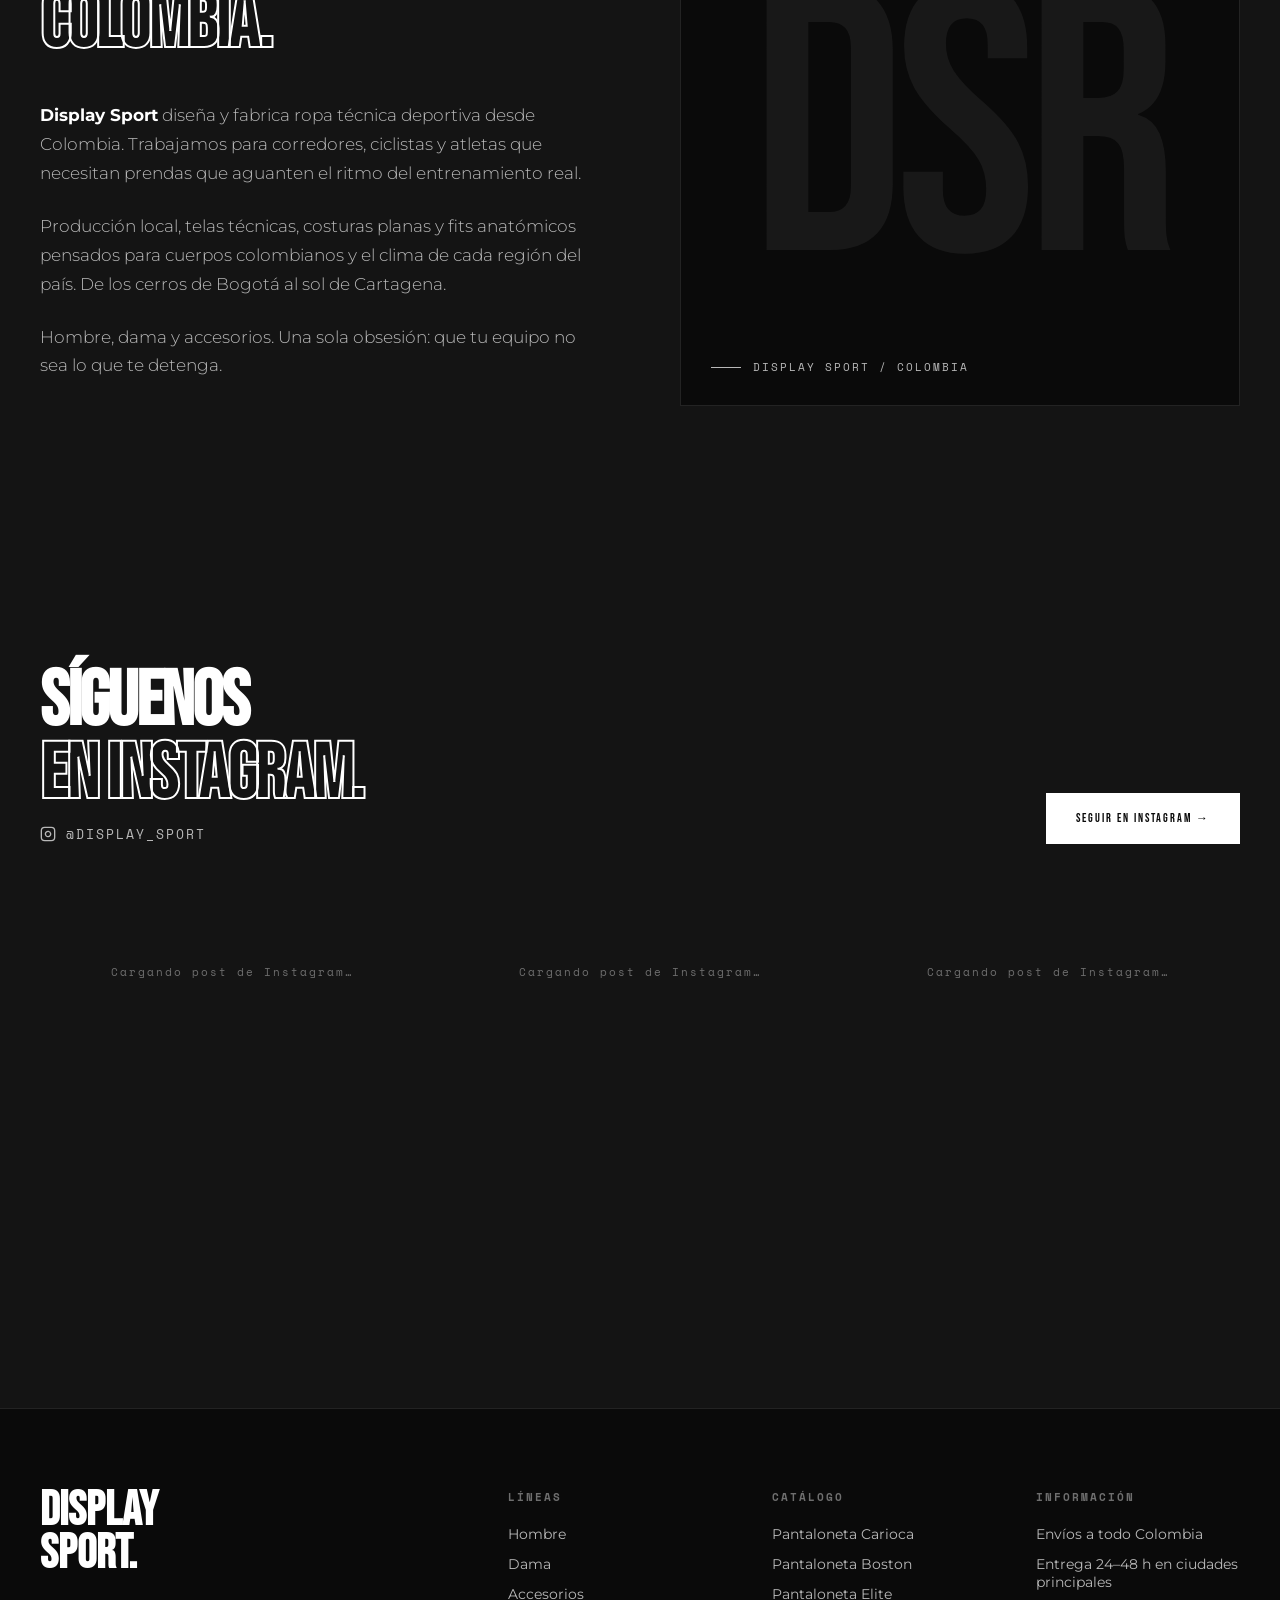
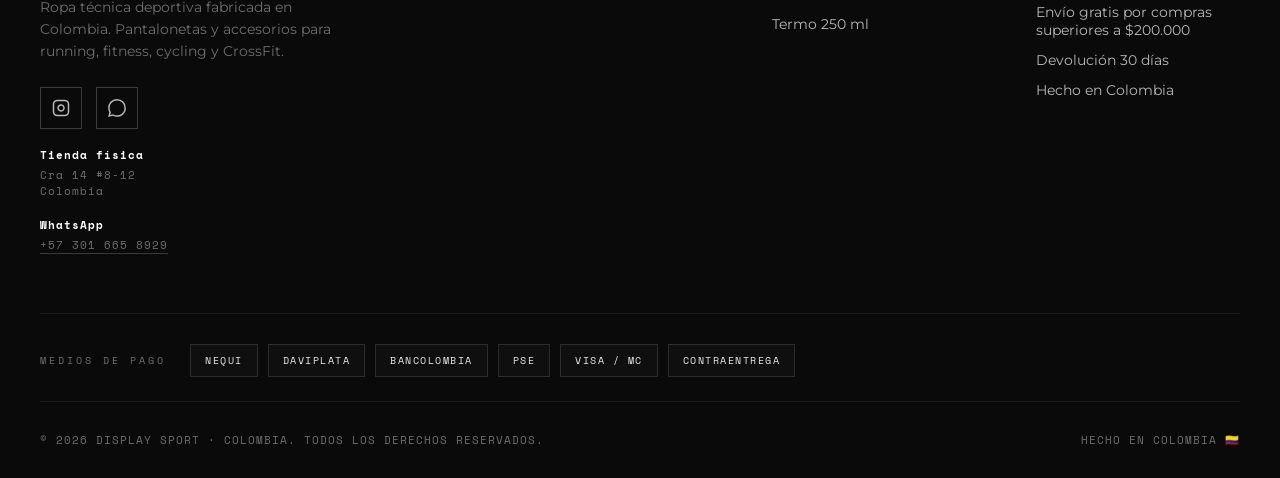
==== commit 800b2c3d: "feat(hero): card transparente + productos mas dispersos + card primero en mobile CAMBIO 1 — FONDO TR" ====
--- a/index.html
+++ b/index.html
@@ -40,7 +40,7 @@
 <link rel="preconnect" href="https://fonts.gstatic.com" crossorigin>
 <link rel="preload" as="style" href="https://fonts.googleapis.com/css2?family=Bebas+Neue&family=Montserrat:wght@200;300;400;500;600;700&family=Space+Mono:wght@400;700&display=swap" />
 <link href="https://fonts.googleapis.com/css2?family=Bebas+Neue&family=Montserrat:wght@200;300;400;500;600;700&family=Space+Mono:wght@400;700&display=swap" rel="stylesheet">
-<link rel="stylesheet" href="assets/styles.css?v=46" />
+<link rel="stylesheet" href="assets/styles.css?v=47" />
 
 <!-- JSON-LD: Organization + LocalBusiness + WebSite -->
 <script type="application/ld+json">
@@ -436,8 +436,8 @@
   <svg width="28" height="28" viewBox="0 0 24 24" fill="currentColor" aria-hidden="true"><path d="M.057 24l1.687-6.163a11.867 11.867 0 01-1.587-5.946C.16 5.335 5.495 0 12.05 0a11.817 11.817 0 018.413 3.488 11.824 11.824 0 013.48 8.414c-.003 6.557-5.338 11.892-11.893 11.892a11.9 11.9 0 01-5.688-1.448L.057 24zm6.597-3.807c1.676.995 3.276 1.591 5.392 1.592 5.448 0 9.886-4.434 9.889-9.885.002-5.462-4.415-9.89-9.881-9.892-5.452 0-9.887 4.434-9.889 9.884-.001 2.225.651 3.891 1.746 5.634l-.999 3.648 3.742-.981z"/></svg>
 </a>
 
-<script src="assets/config.js?v=46"></script>
-<script src="assets/products.js?v=46"></script>
-<script src="assets/script.js?v=46"></script>
+<script src="assets/config.js?v=47"></script>
+<script src="assets/products.js?v=47"></script>
+<script src="assets/script.js?v=47"></script>
 </body>
 </html>
--- a/assets/styles.css
+++ b/assets/styles.css
@@ -195,13 +195,14 @@
 .hero-right { position: relative; z-index: 1; display: flex; align-items: center; justify-content: center; }
 .runner-card {
   width: 100%; height: 600px; max-height: 70vh;
-  /* Glassmorphism: deja ver el video de fondo del hero sutilmente
-     a traves del card. */
-  background: linear-gradient(135deg, rgba(31,31,31,0.55) 0%, rgba(10,10,10,0.78) 100%);
-  backdrop-filter: blur(8px) saturate(120%);
-  -webkit-backdrop-filter: blur(8px) saturate(120%);
-  border: 1px solid rgba(255,255,255,0.12);
-  position: relative; overflow: hidden;
+  /* Card transparente: los productos flotan sobre el video del hero
+     directamente, sin contenedor visible. */
+  background: transparent;
+  border: 0;
+  position: relative;
+  /* overflow visible para que los productos puedan extenderse fuera
+     del area del card original (mas dispersos). */
+  overflow: visible;
   animation: cardIn 1.2s cubic-bezier(.2,.7,.2,1) 0.3s backwards;
 }
 @keyframes cardIn {
@@ -1670,11 +1671,19 @@
   display: flex;
   align-items: center;
   justify-content: center;
-  overflow: hidden;
-  /* Stage transparente: el .runner-card padre ya provee el fondo
-     glassmorphism. */
+  /* Overflow visible — los productos pueden salir del card para
+     un layout mas disperso. */
+  overflow: visible;
   background: transparent;
 }
+
+/* Ocultar la decoracion interna del card (grid-pattern, pulse-rings,
+   shimmer, logo) cuando el card es transparente — solo dejamos las
+   fotos de productos flotantes con sus halos, particulas y lineas. */
+.hero-logo-stage .grid-pattern,
+.hero-logo-stage .pulse-ring,
+.hero-logo-stage .shimmer,
+.hero-logo-stage .hero-logo-main { display: none; }
 
 /* ============ HERO BACKGROUND VIDEO (full section) ============
    El video llena el fondo del <section class='hero'> entero.
@@ -2137,44 +2146,44 @@
   75%      { transform: translate3d(calc(var(--mx) + 8px), calc(var(--my) - 12px), 15px) rotate3d(0.4, 1, 0.2, 8deg); }
 }
 
-/* 1. Pantaloneta Carioca — centro grande, capa principal */
+/* 1. Pantaloneta Carioca — centro, capa principal */
 .hero-product--1 {
   top: 18%;
-  left: 22%;
-  width: 56%;
+  left: 24%;
+  width: 52%;
   height: 56%;
   z-index: 4;
   animation: prod3D1 7s cubic-bezier(.45,0,.55,1) infinite;
 }
 
-/* 2. Pantaloneta Boston — arriba derecha, mediana */
+/* 2. Pantaloneta Boston — arriba derecha (puede salir del card) */
 .hero-product--2 {
-  top: 2%;
-  right: 4%;
-  width: 36%;
-  height: 36%;
+  top: -8%;
+  right: -10%;
+  width: 40%;
+  height: 40%;
   z-index: 3;
   animation: prod3D2 6.5s cubic-bezier(.45,0,.55,1) infinite 0.4s;
 }
 .hero-product--2 .hero-product-tag { animation-delay: 2s; }
 
-/* 3. Pantaloneta Elite — abajo izquierda, mediana */
+/* 3. Pantaloneta Elite — abajo izquierda (puede salir del card) */
 .hero-product--3 {
-  bottom: 6%;
-  left: 2%;
-  width: 36%;
-  height: 36%;
+  bottom: -4%;
+  left: -8%;
+  width: 38%;
+  height: 38%;
   z-index: 3;
   animation: prod3D3 7.5s cubic-bezier(.45,0,.55,1) infinite 1.2s;
 }
 .hero-product--3 .hero-product-tag { animation-delay: 4s; }
 
-/* 4. Termo — abajo derecha, pequeño */
+/* 4. Termo — esquina superior izquierda */
 .hero-product--4 {
-  bottom: 2%;
-  right: 14%;
-  width: 28%;
-  height: 28%;
+  top: 0%;
+  left: -2%;
+  width: 26%;
+  height: 26%;
   z-index: 2;
   animation: prod3D4 6.2s cubic-bezier(.45,0,.55,1) infinite 1.8s;
 }
@@ -2194,23 +2203,22 @@
   .hero-product-tag { opacity: 1; }
 }
 
-/* Tablet */
+/* Tablet — sigue dispersa */
 @media (max-width: 900px) {
-  .hero-product--1 { top: 20%; left: 20%; width: 60%; height: 54%; }
-  .hero-product--2 { top: 3%; right: 2%; width: 34%; height: 32%; }
-  .hero-product--3 { bottom: 8%; left: 0%; width: 34%; height: 32%; }
-  .hero-product--4 { bottom: 2%; right: 12%; width: 26%; height: 24%; }
+  .hero-product--1 { top: 18%; left: 20%; width: 60%; height: 56%; }
+  .hero-product--2 { top: -6%; right: -8%; width: 38%; height: 34%; }
+  .hero-product--3 { bottom: -4%; left: -8%; width: 38%; height: 34%; }
+  .hero-product--4 { top: 0%; left: 0%; width: 24%; height: 22%; }
   .hero-product-tag { font-size: 8px; padding: 4px 8px; bottom: -22px; }
 }
 
-/* Mobile estrecho — Carioca protagonista, otros más pequeños */
+/* Mobile estrecho — Carioca protagonista, dispersión generosa */
 @media (max-width: 480px) {
-  .hero-product--1 { top: 16%; left: 14%; width: 72%; height: 60%; }
-  .hero-product--2 { top: 1%; right: 0%; width: 30%; height: 28%; }
-  .hero-product--3 { bottom: 5%; left: -2%; width: 30%; height: 28%; }
-  .hero-product--4 { bottom: 0%; right: 8%; width: 22%; height: 20%; }
+  .hero-product--1 { top: 12%; left: 14%; width: 72%; height: 64%; }
+  .hero-product--2 { top: -4%; right: -8%; width: 34%; height: 30%; }
+  .hero-product--3 { bottom: -2%; left: -8%; width: 34%; height: 30%; }
+  .hero-product--4 { top: 0%; left: 2%; width: 22%; height: 20%; }
   .hero-product-tag { display: none; }
-  /* En mobile las partículas serían demasiado densas */
   .hero-particle--5, .hero-particle--6 { display: none; }
 }
 
@@ -2912,7 +2920,10 @@
 /* ============ HERO MOBILE — pulir copy y card ============ */
 @media (max-width: 900px) {
   /* Hero a 1 columna con el video full-bleed y altura adaptada a la
-     pantalla del celular (svh excluye la barra URL del browser). */
+     pantalla del celular (svh excluye la barra URL del browser).
+     IMPORTANTE: en mobile invertimos el orden — el card con productos
+     flotantes aparece PRIMERO (arriba), texto despues. Es lo que
+     llama la atencion al abrir el sitio en celular. */
   .hero {
     grid-template-columns: 1fr;
     padding: 100px 20px 50px;
@@ -2920,6 +2931,8 @@
     min-height: 92svh;
     min-height: 92vh; /* fallback navegadores antiguos */
   }
+  .hero-left  { order: 2; }
+  .hero-right { order: 1; margin-top: 0 !important; }
 
   /* Video: el sujeto suele estar arriba-centro de la imagen.
      object-position ajustada para que en aspect-ratio vertical
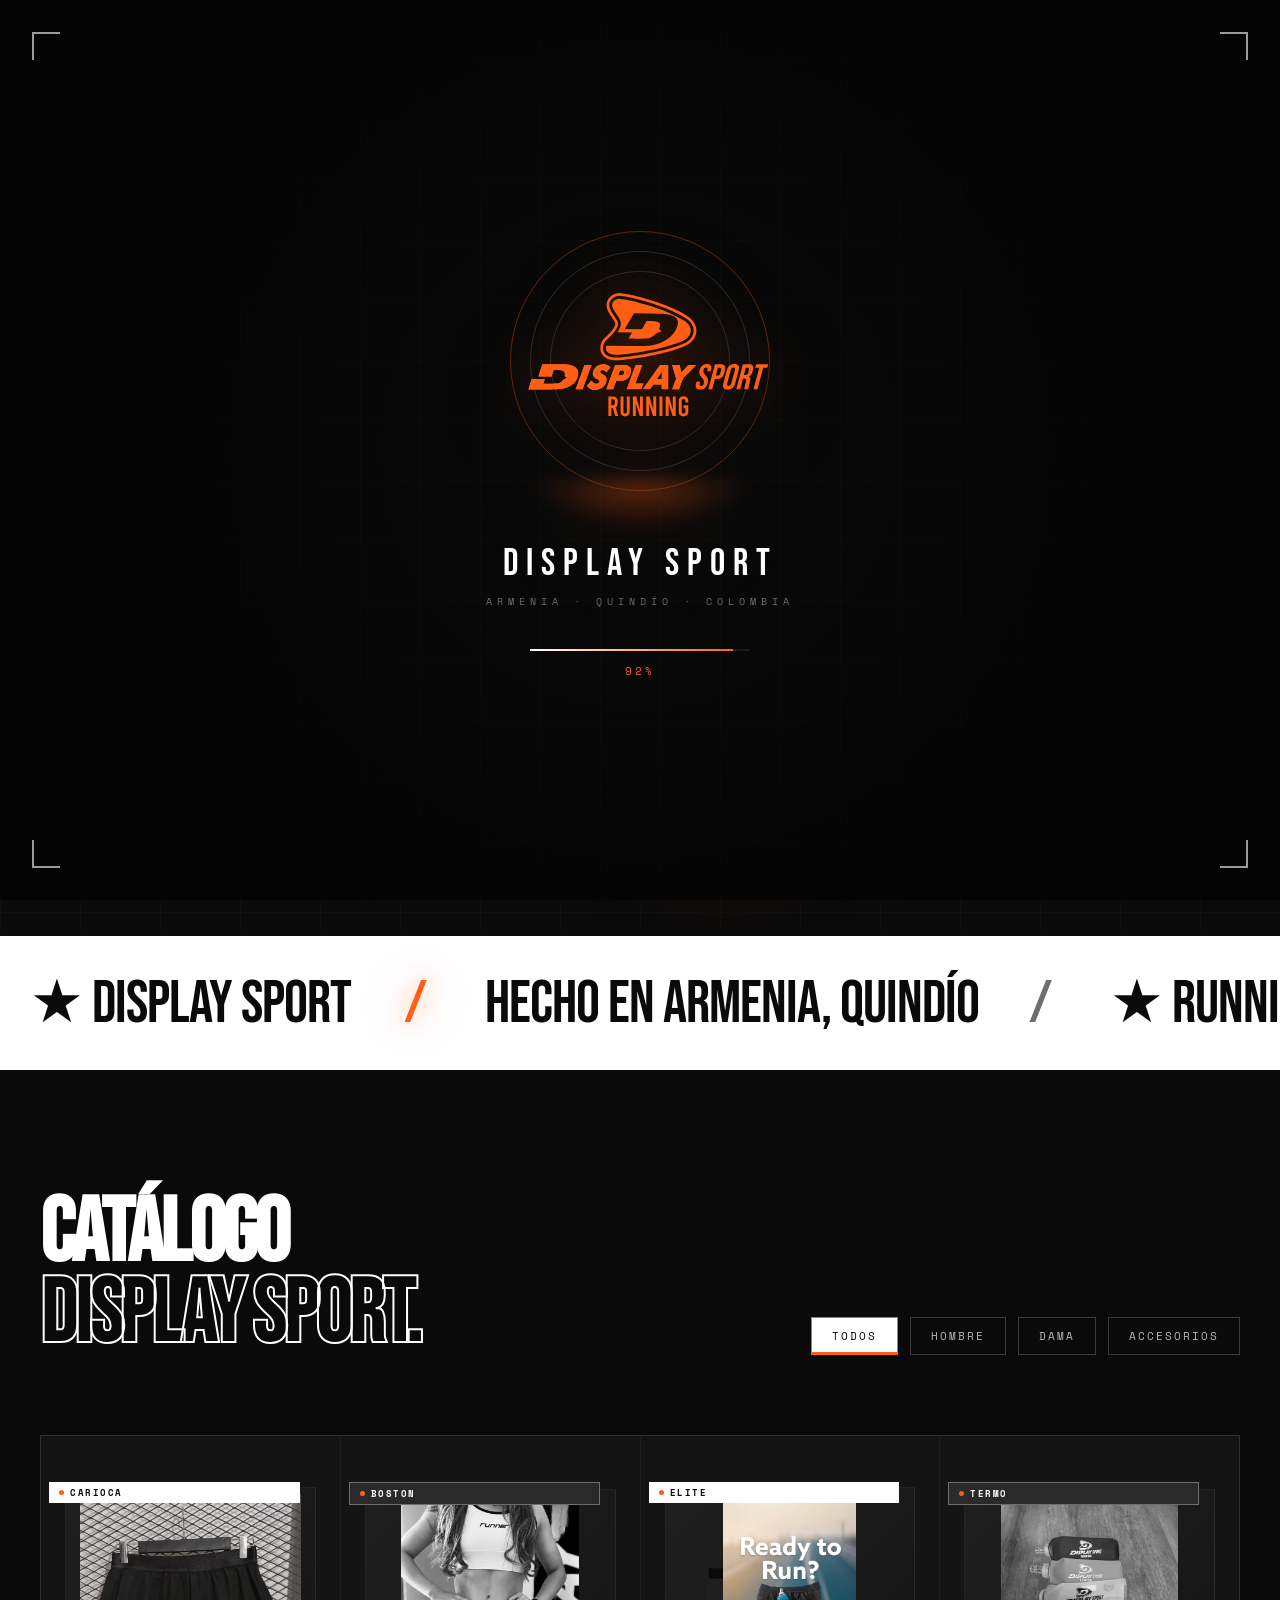
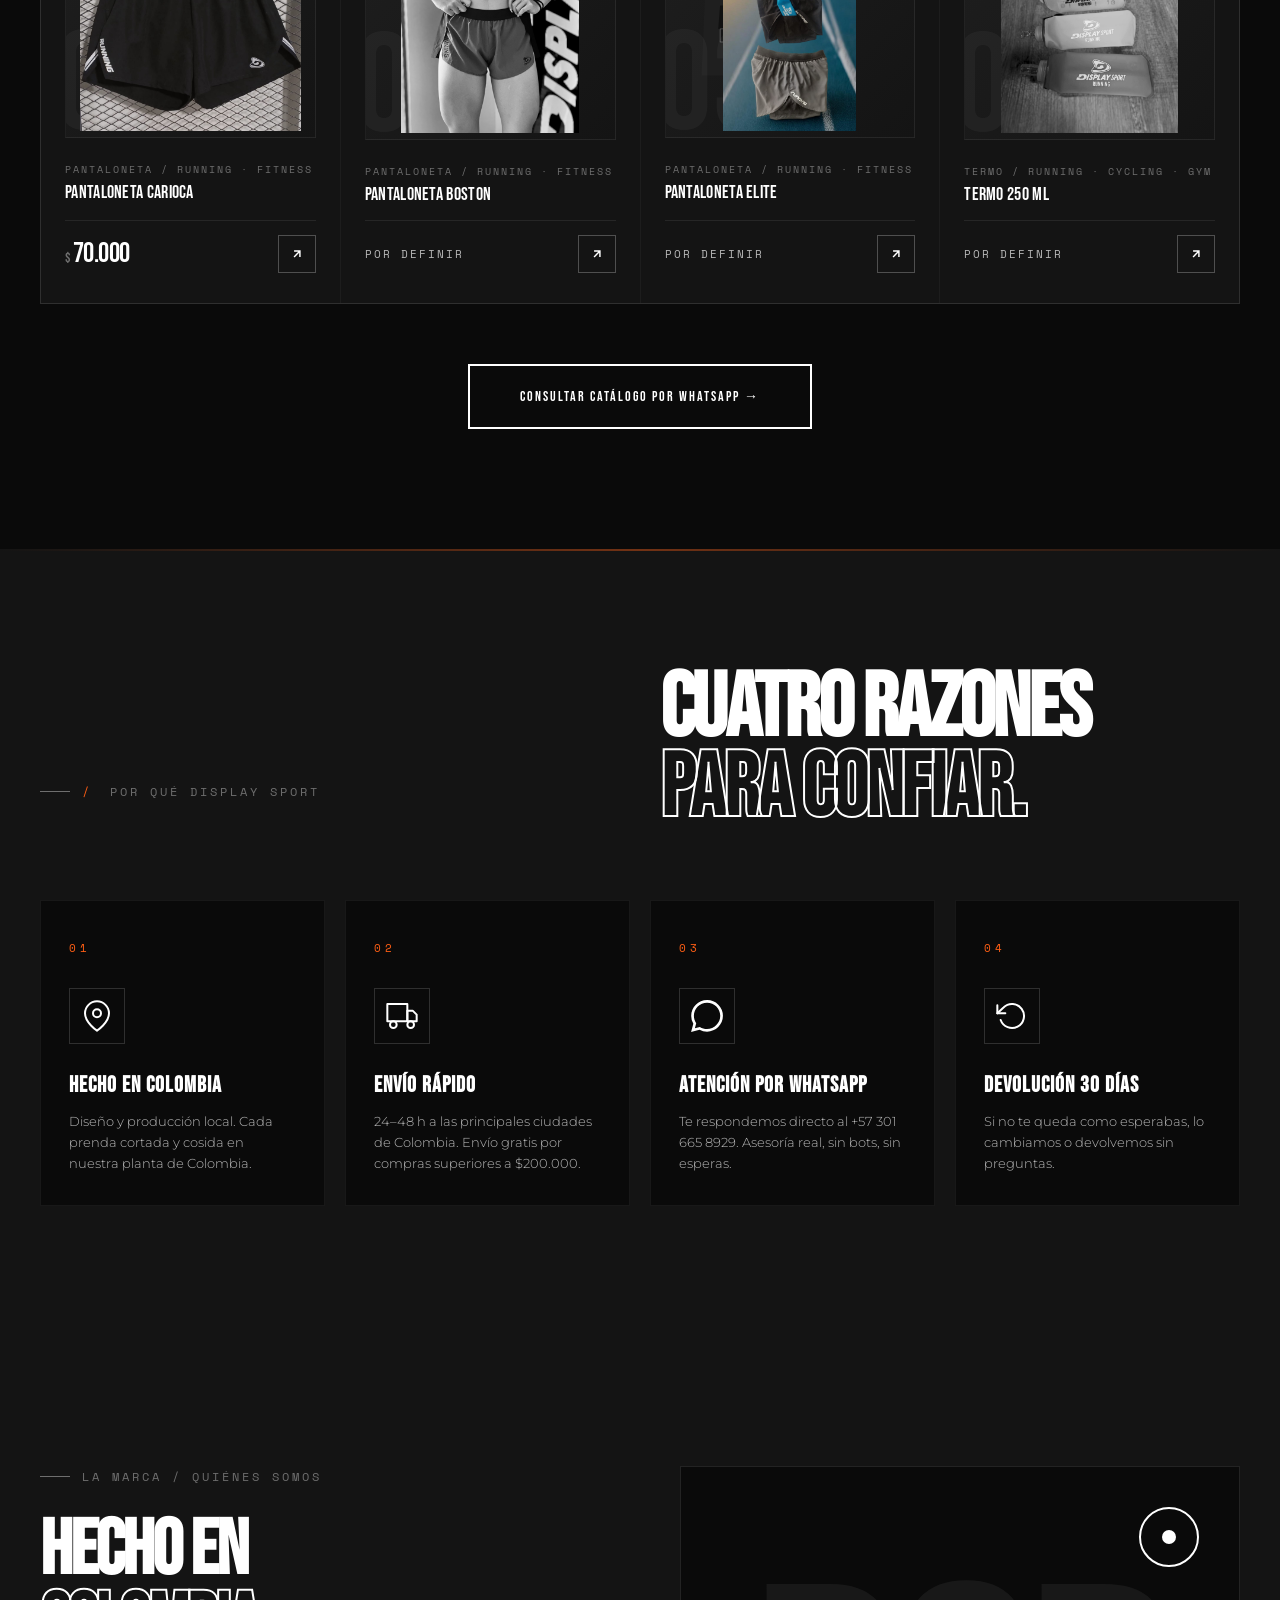
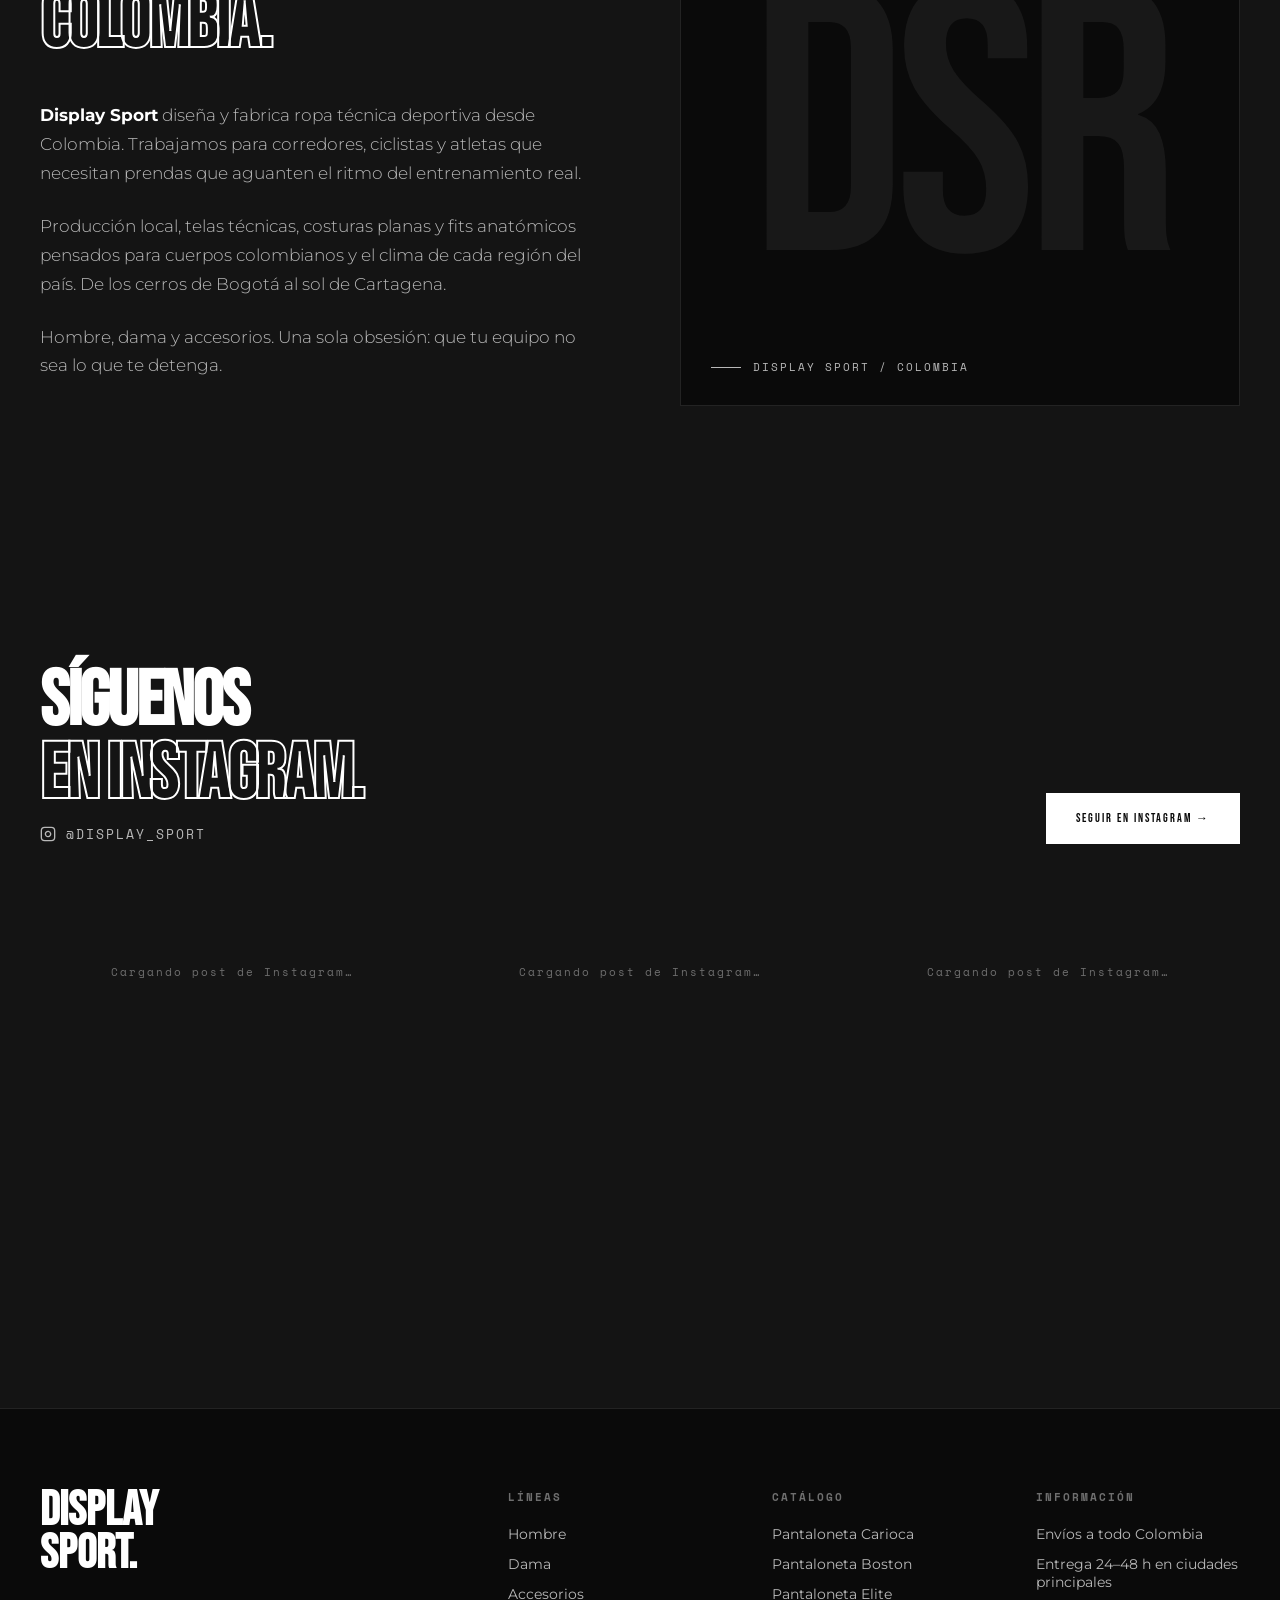
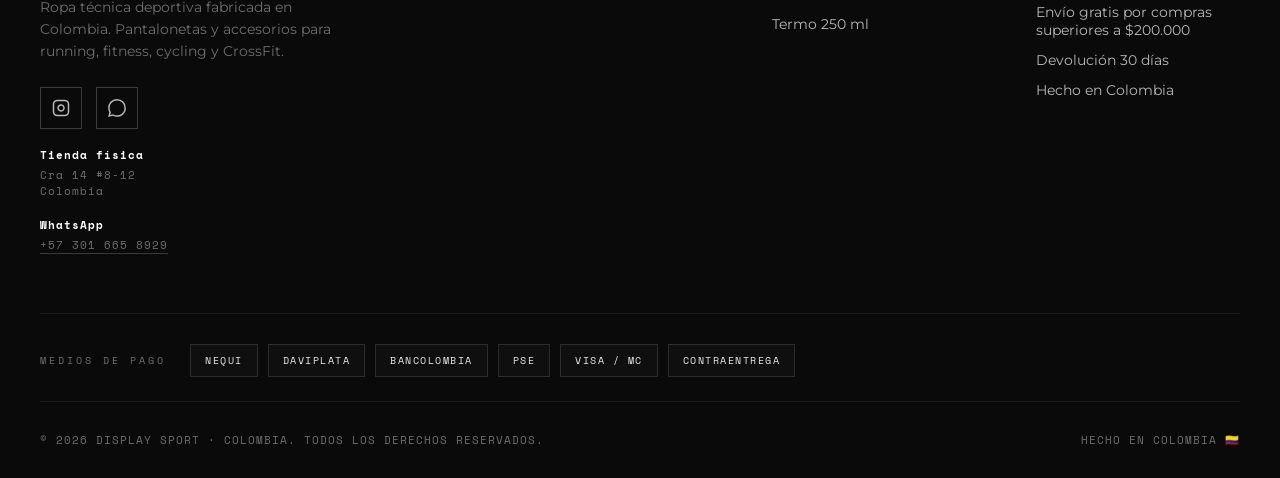
==== commit 7920613c: "fix(hero): cleanup agresivo para eliminar cualquier recuadro residual CAMBIOS - .runner-card: !impor" ====
--- a/index.html
+++ b/index.html
@@ -40,7 +40,7 @@
 <link rel="preconnect" href="https://fonts.gstatic.com" crossorigin>
 <link rel="preload" as="style" href="https://fonts.googleapis.com/css2?family=Bebas+Neue&family=Montserrat:wght@200;300;400;500;600;700&family=Space+Mono:wght@400;700&display=swap" />
 <link href="https://fonts.googleapis.com/css2?family=Bebas+Neue&family=Montserrat:wght@200;300;400;500;600;700&family=Space+Mono:wght@400;700&display=swap" rel="stylesheet">
-<link rel="stylesheet" href="assets/styles.css?v=47" />
+<link rel="stylesheet" href="assets/styles.css?v=48" />
 
 <!-- JSON-LD: Organization + LocalBusiness + WebSite -->
 <script type="application/ld+json">
@@ -436,8 +436,8 @@
   <svg width="28" height="28" viewBox="0 0 24 24" fill="currentColor" aria-hidden="true"><path d="M.057 24l1.687-6.163a11.867 11.867 0 01-1.587-5.946C.16 5.335 5.495 0 12.05 0a11.817 11.817 0 018.413 3.488 11.824 11.824 0 013.48 8.414c-.003 6.557-5.338 11.892-11.893 11.892a11.9 11.9 0 01-5.688-1.448L.057 24zm6.597-3.807c1.676.995 3.276 1.591 5.392 1.592 5.448 0 9.886-4.434 9.889-9.885.002-5.462-4.415-9.89-9.881-9.892-5.452 0-9.887 4.434-9.889 9.884-.001 2.225.651 3.891 1.746 5.634l-.999 3.648 3.742-.981z"/></svg>
 </a>
 
-<script src="assets/config.js?v=47"></script>
-<script src="assets/products.js?v=47"></script>
-<script src="assets/script.js?v=47"></script>
+<script src="assets/config.js?v=48"></script>
+<script src="assets/products.js?v=48"></script>
+<script src="assets/script.js?v=48"></script>
 </body>
 </html>
--- a/assets/styles.css
+++ b/assets/styles.css
@@ -195,16 +195,19 @@
 .hero-right { position: relative; z-index: 1; display: flex; align-items: center; justify-content: center; }
 .runner-card {
   width: 100%; height: 600px; max-height: 70vh;
-  /* Card transparente: los productos flotan sobre el video del hero
-     directamente, sin contenedor visible. */
-  background: transparent;
-  border: 0;
+  /* Card totalmente invisible — sin background, sin border, sin
+     box-shadow, sin animacion. Solo actua como contenedor de
+     posicionamiento para los productos flotantes. */
+  background: transparent !important;
+  border: 0 !important;
+  box-shadow: none !important;
+  backdrop-filter: none !important;
+  -webkit-backdrop-filter: none !important;
   position: relative;
-  /* overflow visible para que los productos puedan extenderse fuera
-     del area del card original (mas dispersos). */
   overflow: visible;
-  animation: cardIn 1.2s cubic-bezier(.2,.7,.2,1) 0.3s backwards;
-}
+}
+/* Pseudo-elementos del card eliminados por si alguno tenia background */
+.runner-card::before, .runner-card::after { display: none !important; }
 @keyframes cardIn {
   from { transform: translateX(80px); opacity: 0; }
   to { transform: translateX(0); opacity: 1; }
@@ -1674,8 +1677,10 @@
   /* Overflow visible — los productos pueden salir del card para
      un layout mas disperso. */
   overflow: visible;
-  background: transparent;
-}
+  background: transparent !important;
+  border: 0 !important;
+}
+.hero-logo-stage::before, .hero-logo-stage::after { display: none !important; }
 
 /* Ocultar la decoracion interna del card (grid-pattern, pulse-rings,
    shimmer, logo) cuando el card es transparente — solo dejamos las
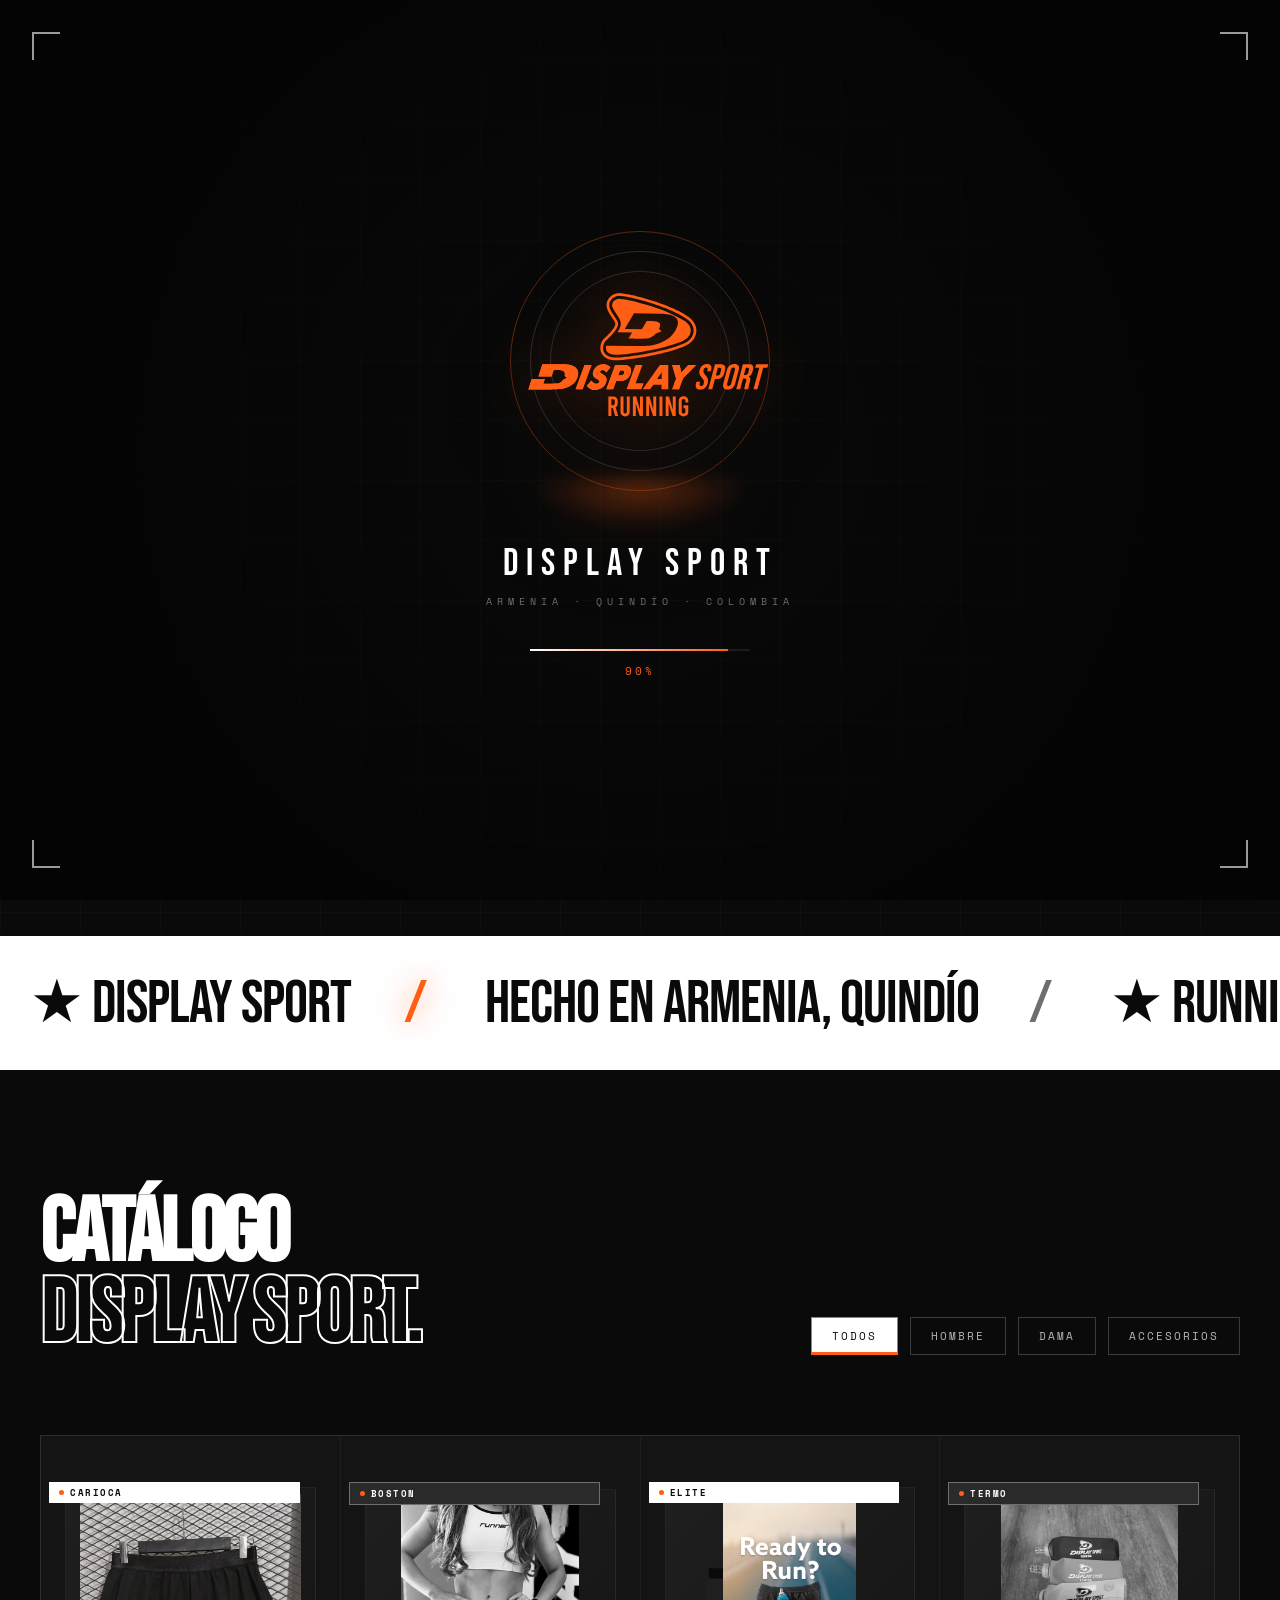
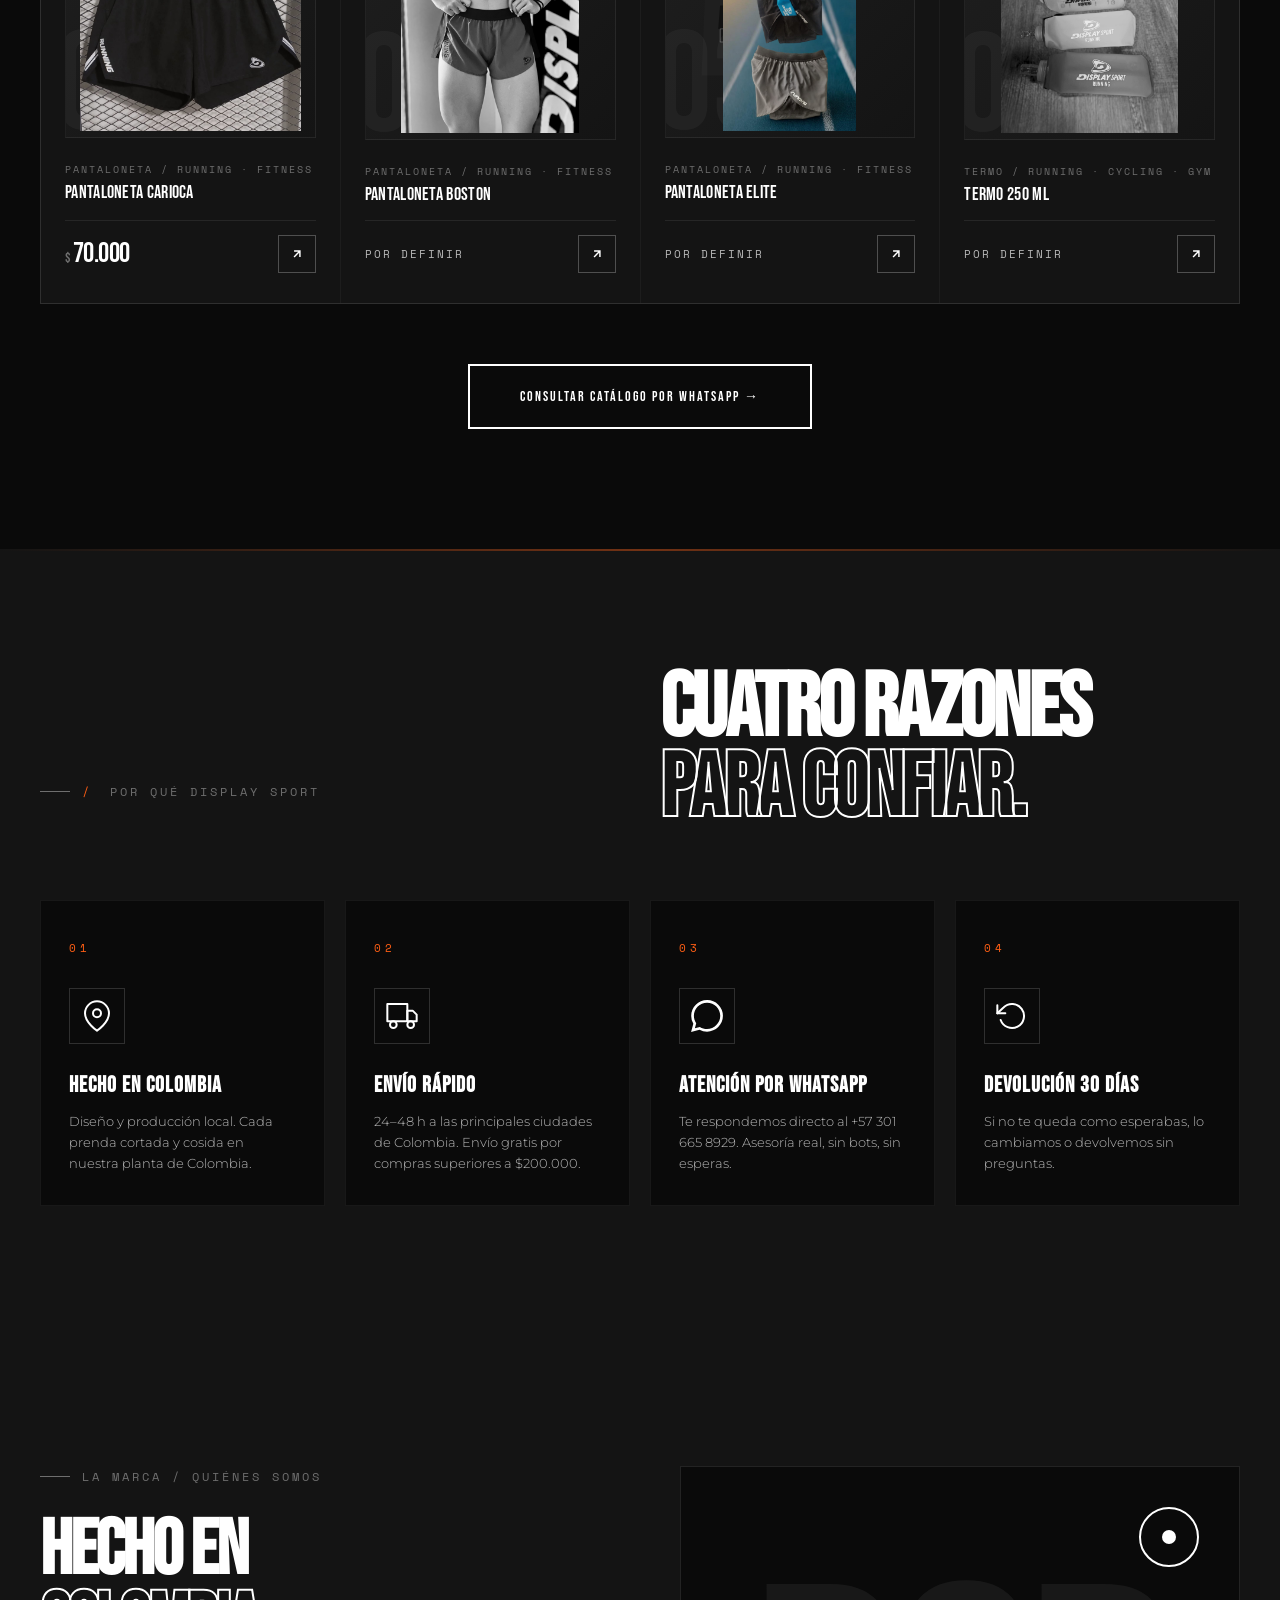
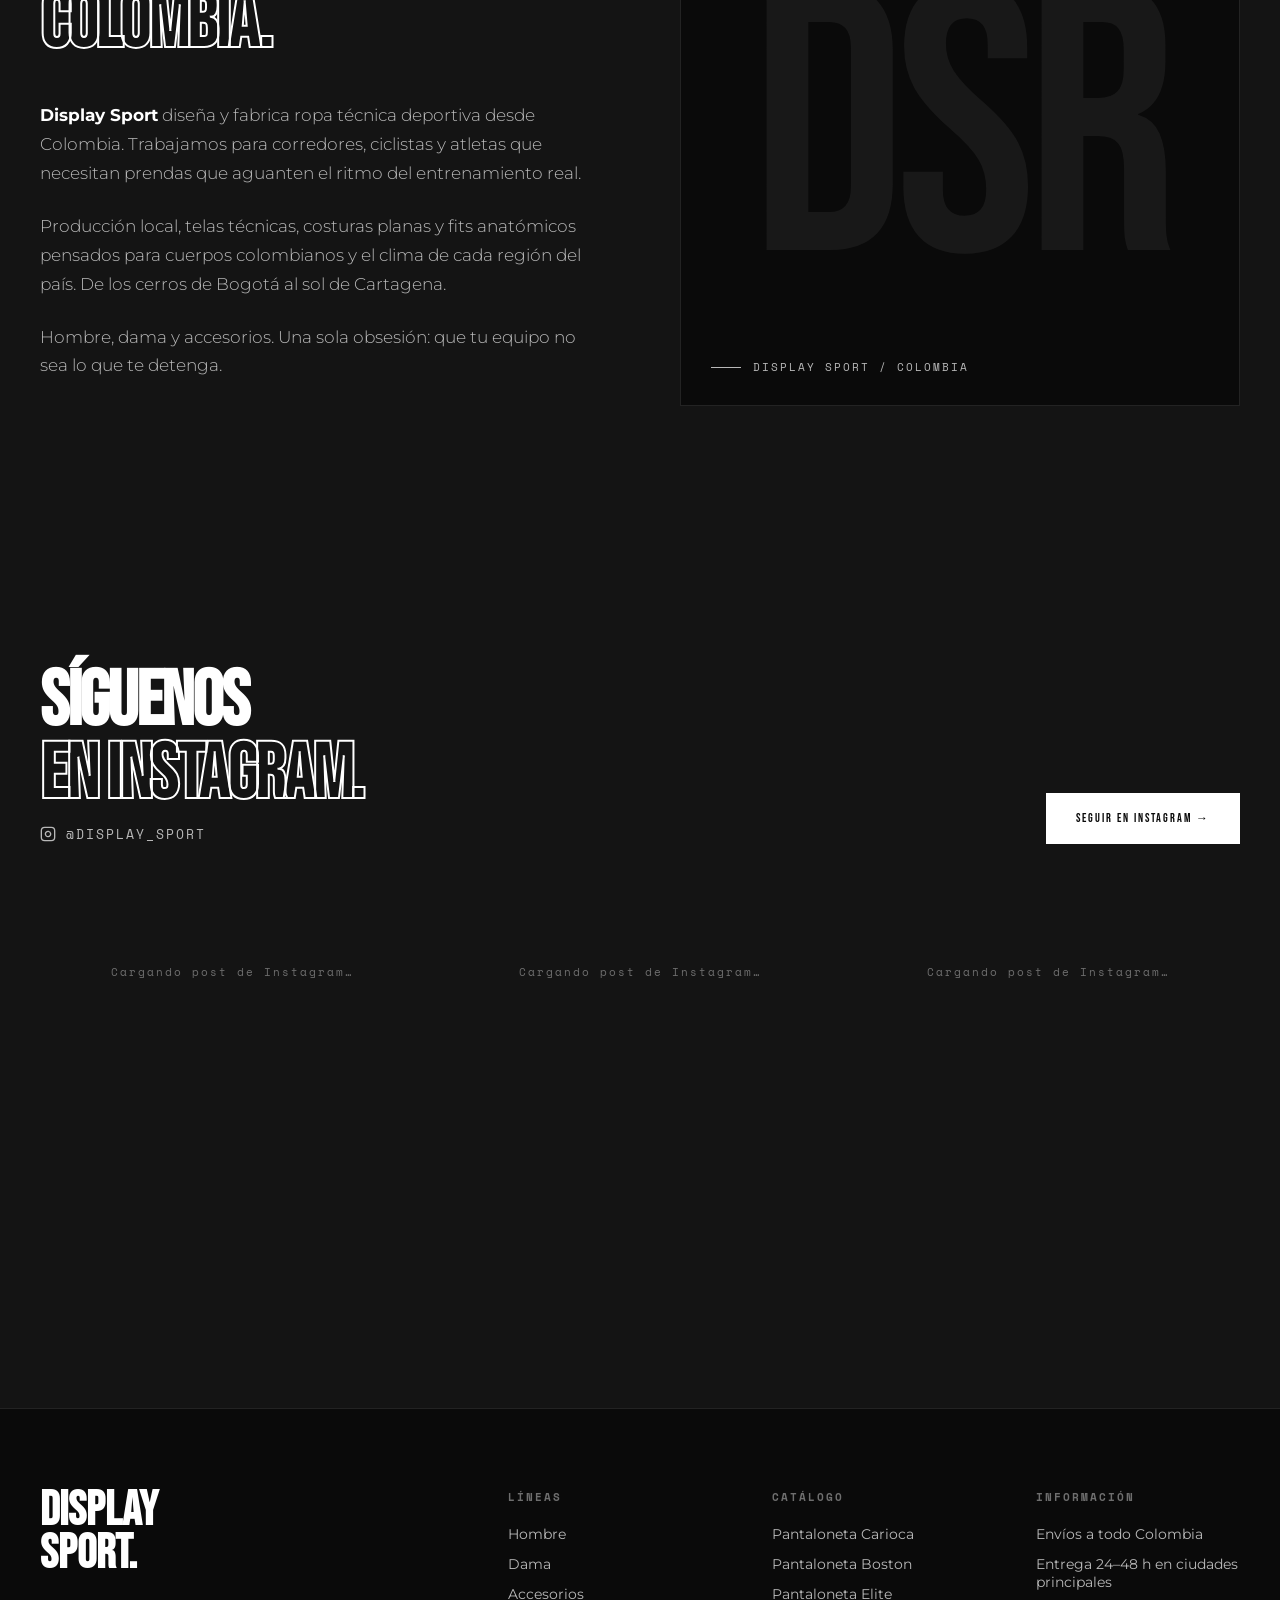
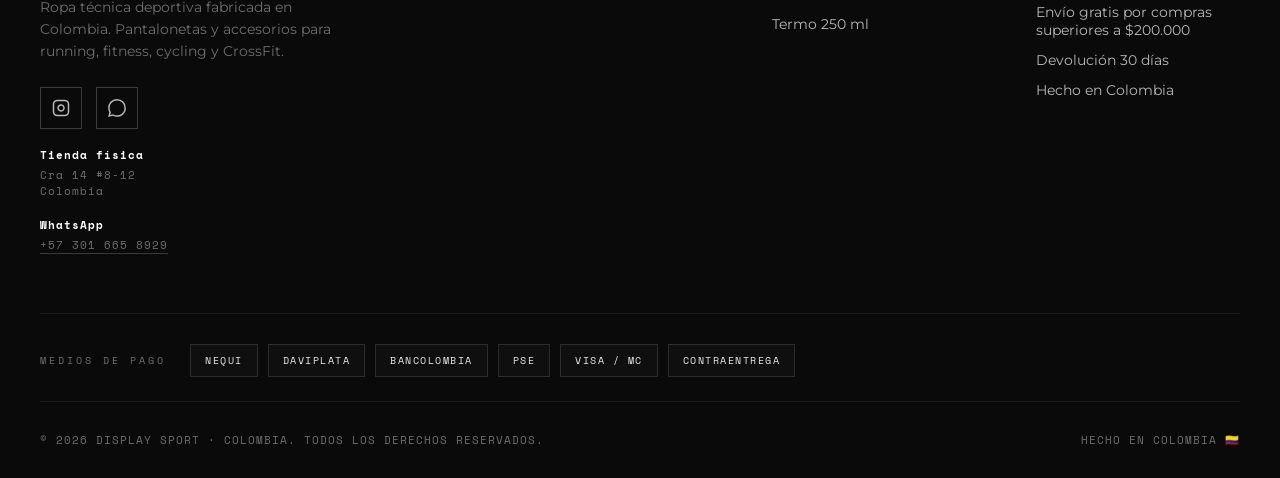
==== commit 04ce2013: "fix(hero): productos mas juntos, todos dentro del area del card POSICIONES ACTUALIZADAS - Carioca: t" ====
--- a/index.html
+++ b/index.html
@@ -40,7 +40,7 @@
 <link rel="preconnect" href="https://fonts.gstatic.com" crossorigin>
 <link rel="preload" as="style" href="https://fonts.googleapis.com/css2?family=Bebas+Neue&family=Montserrat:wght@200;300;400;500;600;700&family=Space+Mono:wght@400;700&display=swap" />
 <link href="https://fonts.googleapis.com/css2?family=Bebas+Neue&family=Montserrat:wght@200;300;400;500;600;700&family=Space+Mono:wght@400;700&display=swap" rel="stylesheet">
-<link rel="stylesheet" href="assets/styles.css?v=48" />
+<link rel="stylesheet" href="assets/styles.css?v=49" />
 
 <!-- JSON-LD: Organization + LocalBusiness + WebSite -->
 <script type="application/ld+json">
@@ -436,8 +436,8 @@
   <svg width="28" height="28" viewBox="0 0 24 24" fill="currentColor" aria-hidden="true"><path d="M.057 24l1.687-6.163a11.867 11.867 0 01-1.587-5.946C.16 5.335 5.495 0 12.05 0a11.817 11.817 0 018.413 3.488 11.824 11.824 0 013.48 8.414c-.003 6.557-5.338 11.892-11.893 11.892a11.9 11.9 0 01-5.688-1.448L.057 24zm6.597-3.807c1.676.995 3.276 1.591 5.392 1.592 5.448 0 9.886-4.434 9.889-9.885.002-5.462-4.415-9.89-9.881-9.892-5.452 0-9.887 4.434-9.889 9.884-.001 2.225.651 3.891 1.746 5.634l-.999 3.648 3.742-.981z"/></svg>
 </a>
 
-<script src="assets/config.js?v=48"></script>
-<script src="assets/products.js?v=48"></script>
-<script src="assets/script.js?v=48"></script>
+<script src="assets/config.js?v=49"></script>
+<script src="assets/products.js?v=49"></script>
+<script src="assets/script.js?v=49"></script>
 </body>
 </html>
--- a/assets/styles.css
+++ b/assets/styles.css
@@ -2153,31 +2153,31 @@
 
 /* 1. Pantaloneta Carioca — centro, capa principal */
 .hero-product--1 {
-  top: 18%;
-  left: 24%;
-  width: 52%;
-  height: 56%;
+  top: 22%;
+  left: 26%;
+  width: 48%;
+  height: 52%;
   z-index: 4;
   animation: prod3D1 7s cubic-bezier(.45,0,.55,1) infinite;
 }
 
-/* 2. Pantaloneta Boston — arriba derecha (puede salir del card) */
+/* 2. Pantaloneta Boston — arriba derecha (dentro del card) */
 .hero-product--2 {
-  top: -8%;
-  right: -10%;
-  width: 40%;
-  height: 40%;
+  top: 6%;
+  right: 6%;
+  width: 32%;
+  height: 32%;
   z-index: 3;
   animation: prod3D2 6.5s cubic-bezier(.45,0,.55,1) infinite 0.4s;
 }
 .hero-product--2 .hero-product-tag { animation-delay: 2s; }
 
-/* 3. Pantaloneta Elite — abajo izquierda (puede salir del card) */
+/* 3. Pantaloneta Elite — abajo izquierda (dentro del card) */
 .hero-product--3 {
-  bottom: -4%;
-  left: -8%;
-  width: 38%;
-  height: 38%;
+  bottom: 8%;
+  left: 6%;
+  width: 32%;
+  height: 32%;
   z-index: 3;
   animation: prod3D3 7.5s cubic-bezier(.45,0,.55,1) infinite 1.2s;
 }
@@ -2185,10 +2185,10 @@
 
 /* 4. Termo — esquina superior izquierda */
 .hero-product--4 {
-  top: 0%;
-  left: -2%;
-  width: 26%;
-  height: 26%;
+  top: 8%;
+  left: 8%;
+  width: 22%;
+  height: 22%;
   z-index: 2;
   animation: prod3D4 6.2s cubic-bezier(.45,0,.55,1) infinite 1.8s;
 }
@@ -2208,21 +2208,21 @@
   .hero-product-tag { opacity: 1; }
 }
 
-/* Tablet — sigue dispersa */
+/* Tablet — compacto */
 @media (max-width: 900px) {
-  .hero-product--1 { top: 18%; left: 20%; width: 60%; height: 56%; }
-  .hero-product--2 { top: -6%; right: -8%; width: 38%; height: 34%; }
-  .hero-product--3 { bottom: -4%; left: -8%; width: 38%; height: 34%; }
-  .hero-product--4 { top: 0%; left: 0%; width: 24%; height: 22%; }
+  .hero-product--1 { top: 22%; left: 22%; width: 56%; height: 52%; }
+  .hero-product--2 { top: 6%; right: 4%; width: 32%; height: 30%; }
+  .hero-product--3 { bottom: 8%; left: 4%; width: 32%; height: 30%; }
+  .hero-product--4 { top: 8%; left: 4%; width: 22%; height: 20%; }
   .hero-product-tag { font-size: 8px; padding: 4px 8px; bottom: -22px; }
 }
 
-/* Mobile estrecho — Carioca protagonista, dispersión generosa */
+/* Mobile estrecho — Carioca protagonista, todos dentro del area */
 @media (max-width: 480px) {
-  .hero-product--1 { top: 12%; left: 14%; width: 72%; height: 64%; }
-  .hero-product--2 { top: -4%; right: -8%; width: 34%; height: 30%; }
-  .hero-product--3 { bottom: -2%; left: -8%; width: 34%; height: 30%; }
-  .hero-product--4 { top: 0%; left: 2%; width: 22%; height: 20%; }
+  .hero-product--1 { top: 18%; left: 18%; width: 64%; height: 58%; }
+  .hero-product--2 { top: 4%; right: 2%; width: 30%; height: 28%; }
+  .hero-product--3 { bottom: 4%; left: 2%; width: 30%; height: 28%; }
+  .hero-product--4 { top: 6%; left: 4%; width: 22%; height: 20%; }
   .hero-product-tag { display: none; }
   .hero-particle--5, .hero-particle--6 { display: none; }
 }
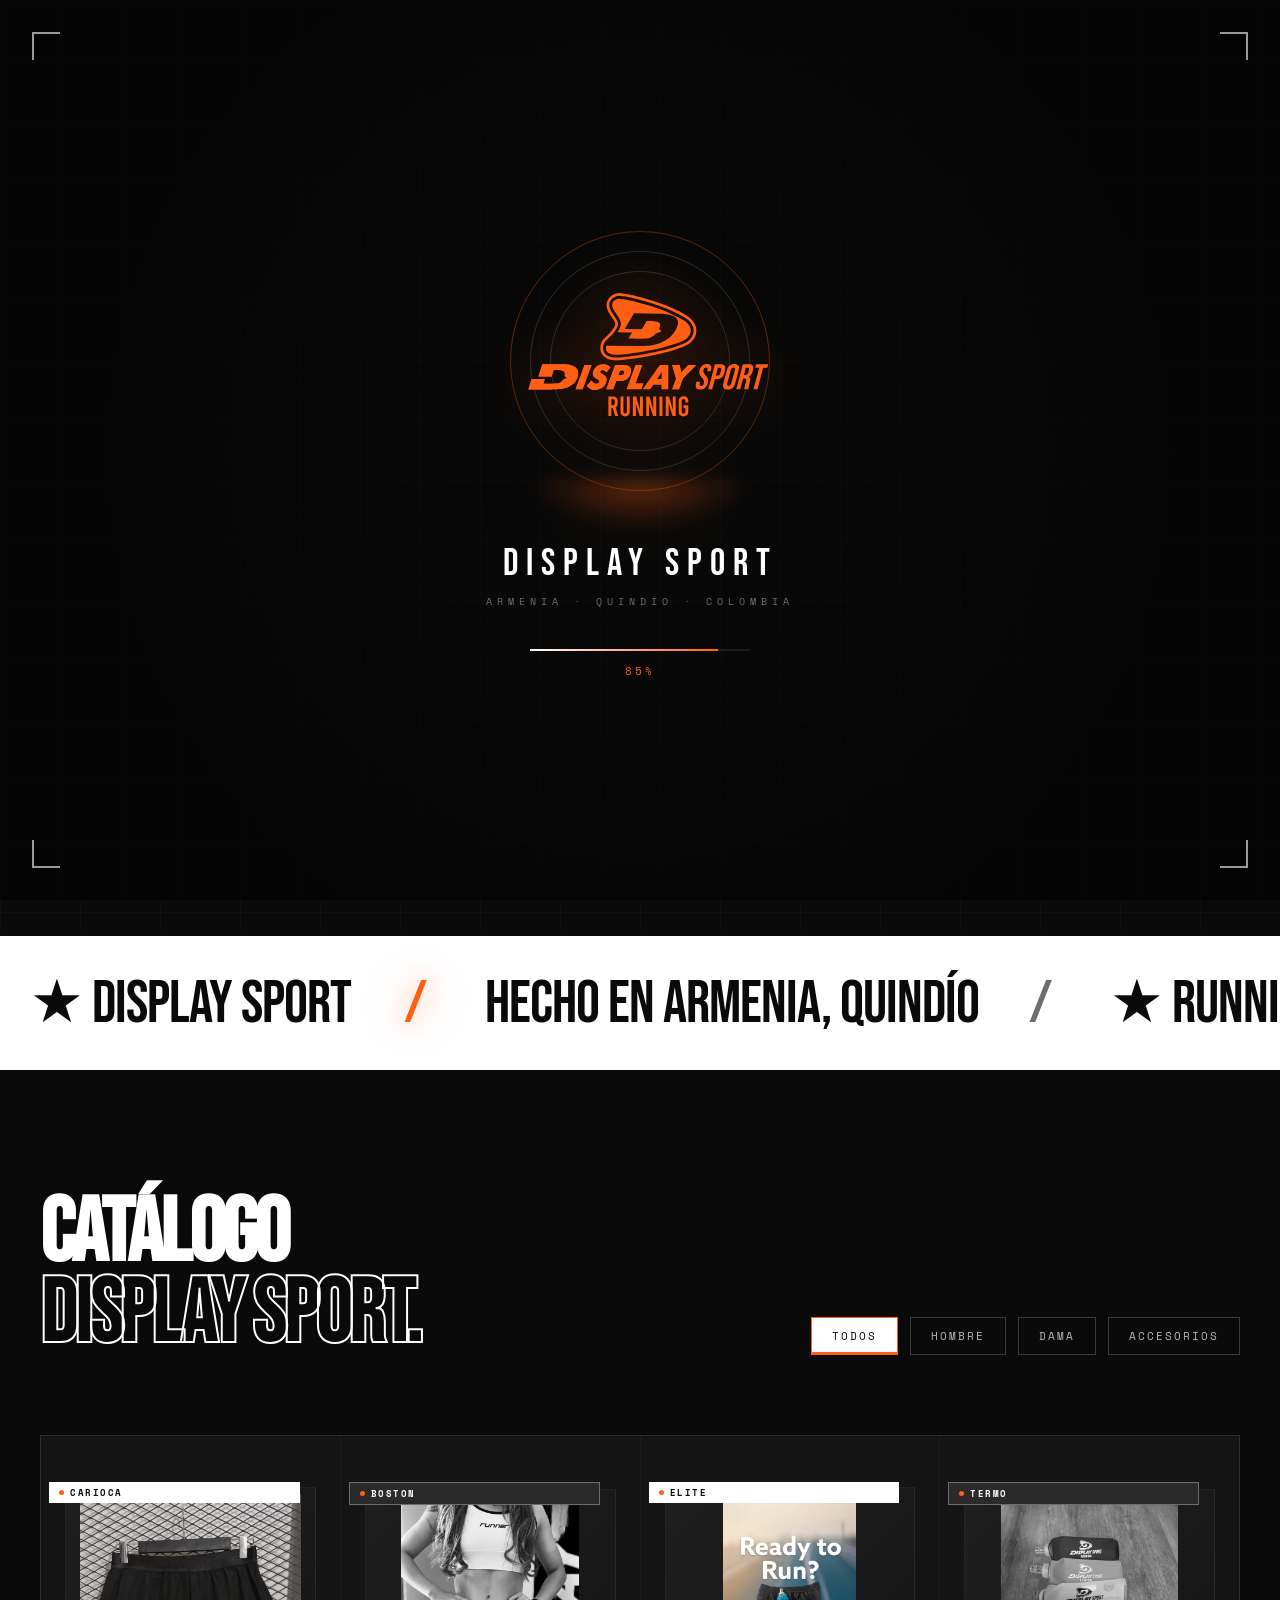
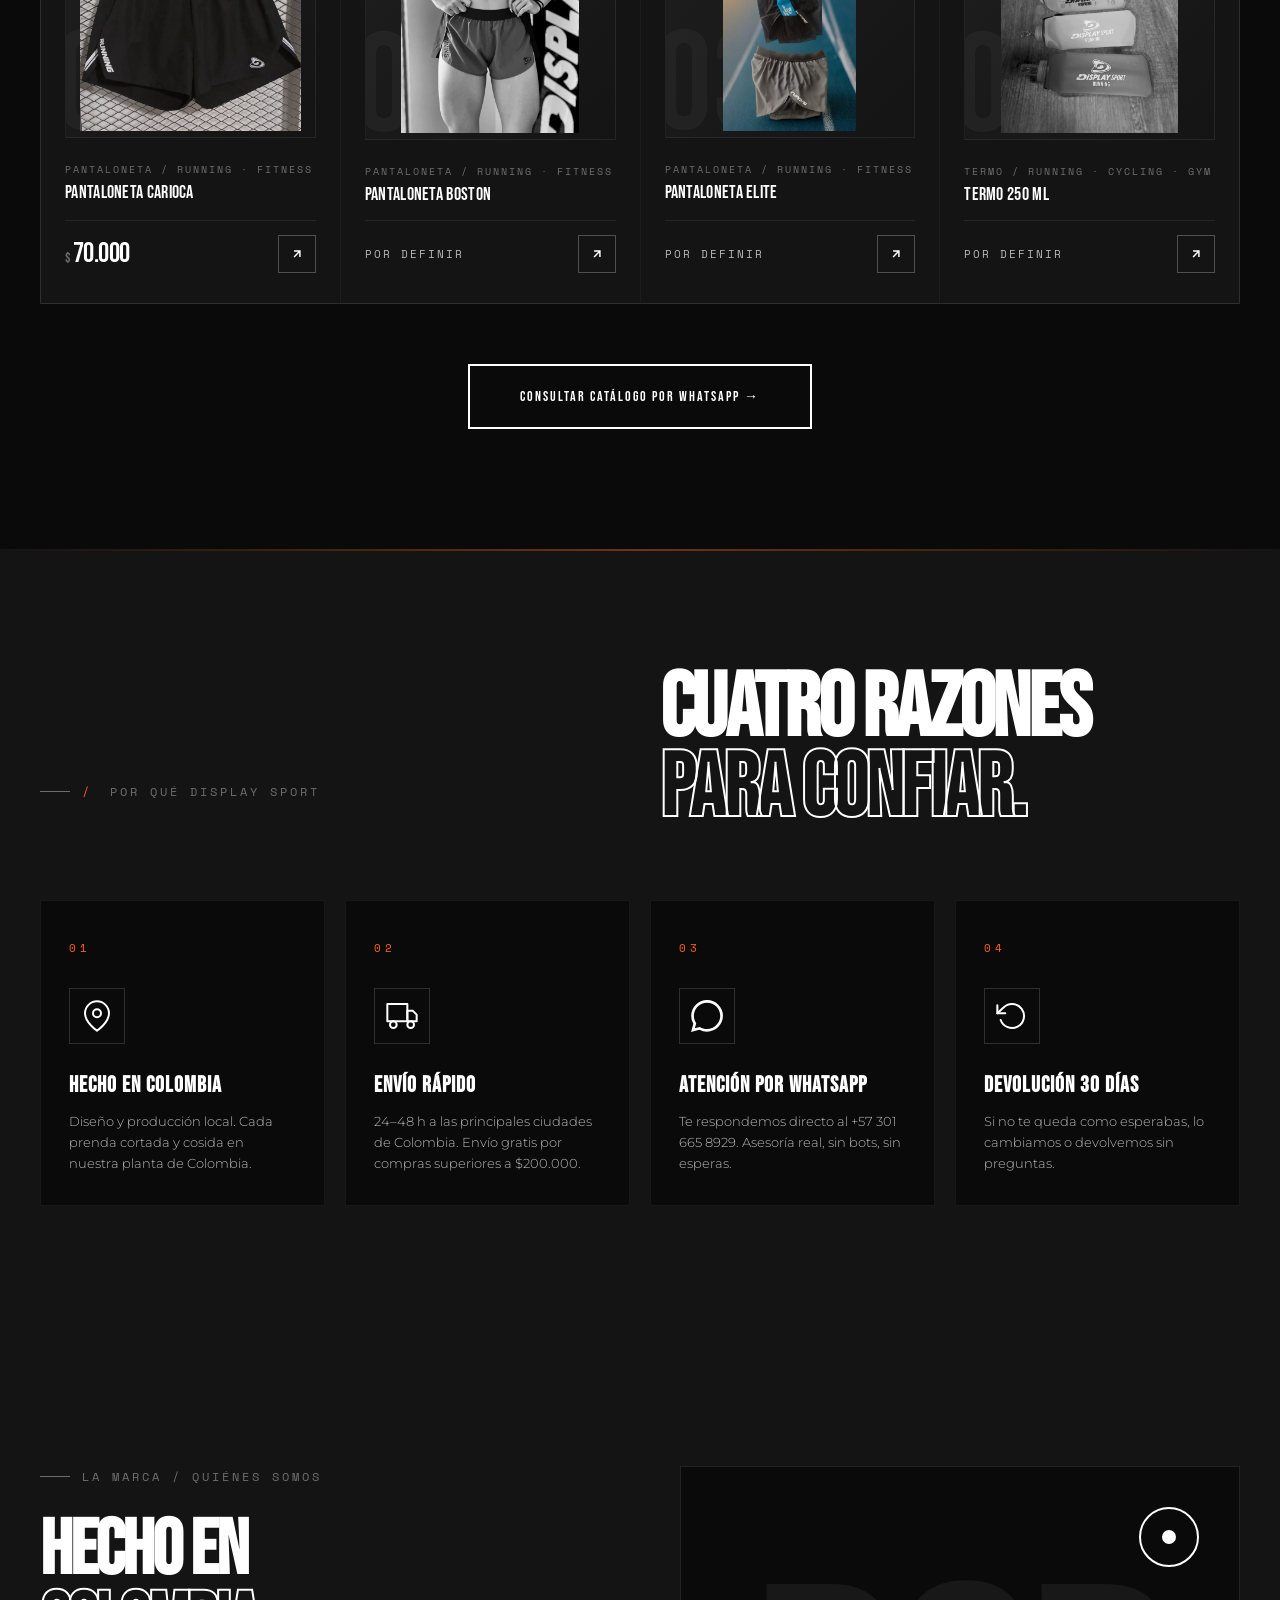
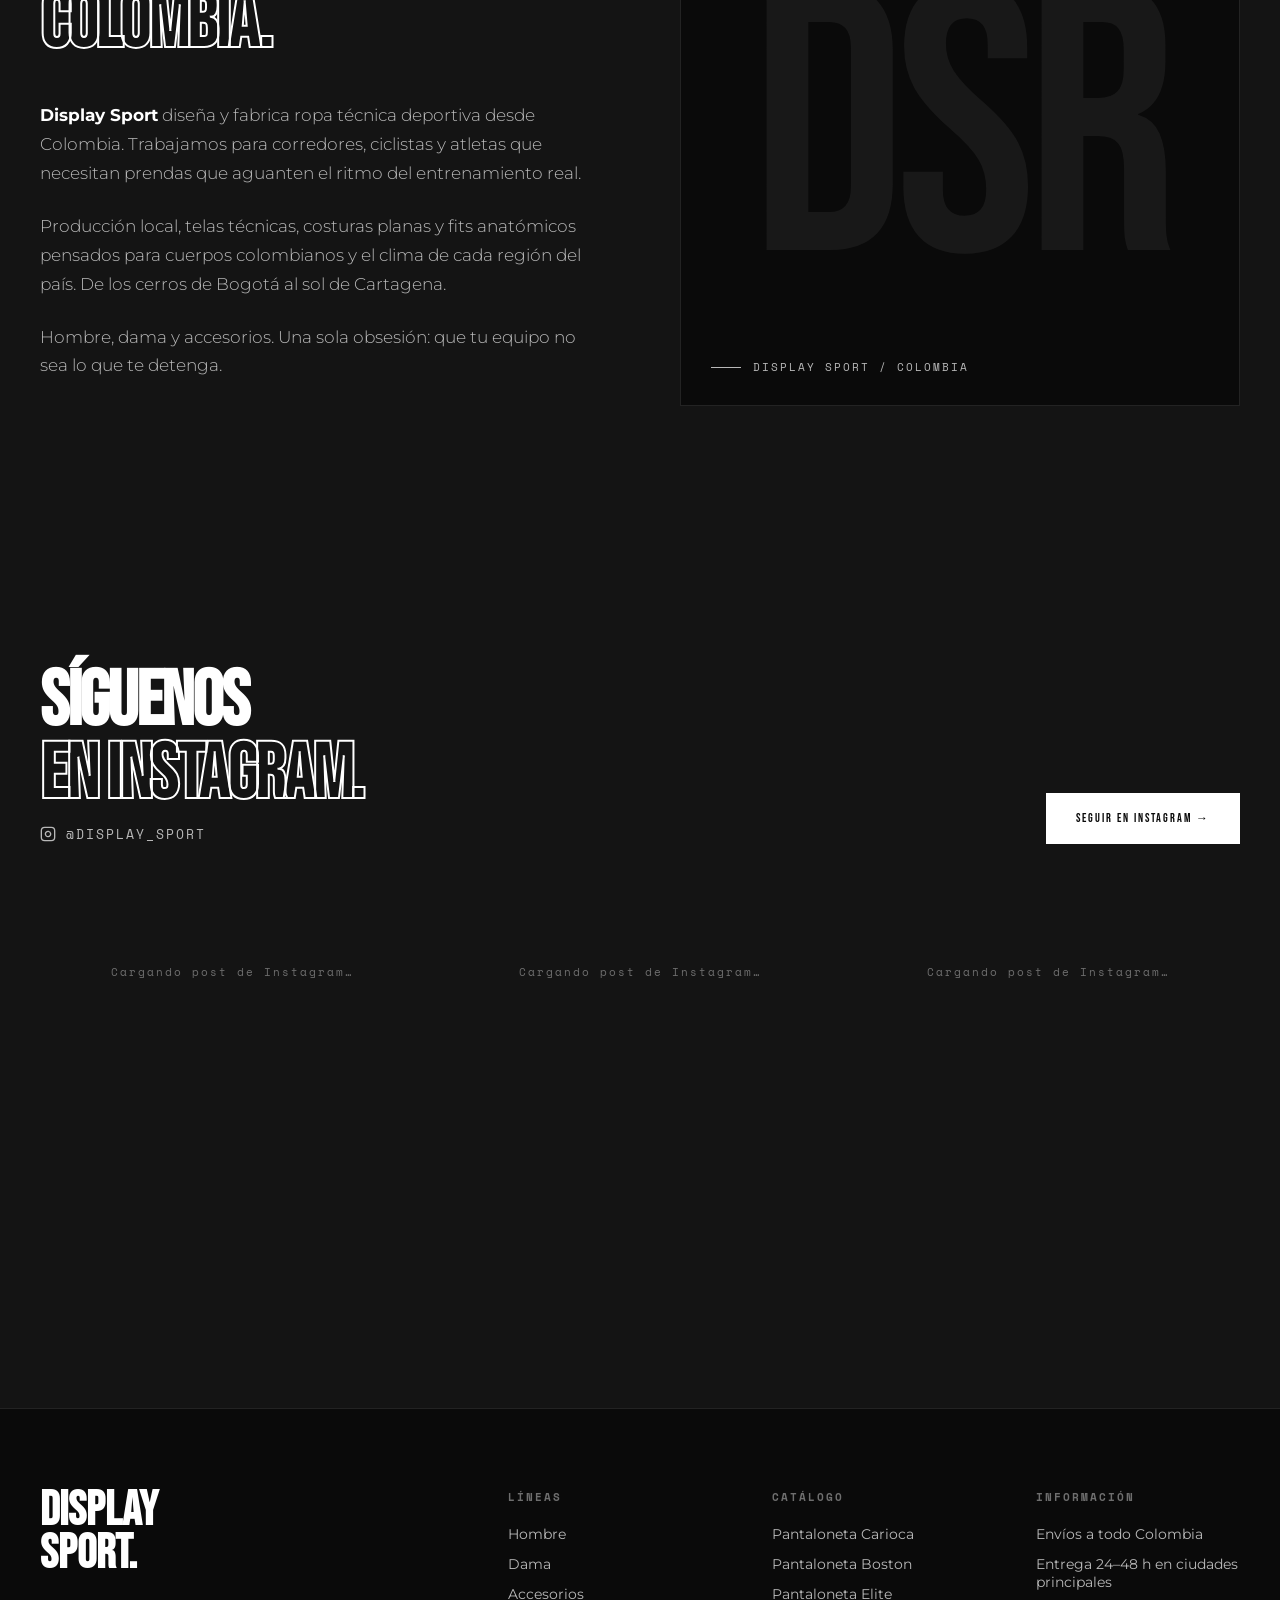
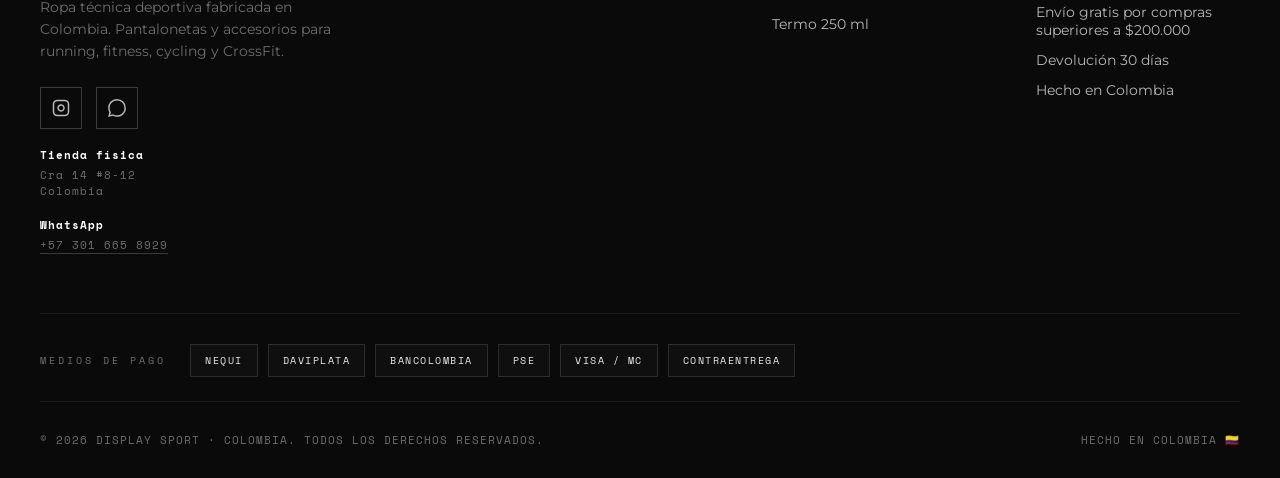
==== commit 32f3fd3d: "fix(catalog): ocultar SVG decorativo cuando hay foto real PROBLEMA - En la card del catalogo, debajo" ====
--- a/index.html
+++ b/index.html
@@ -40,7 +40,7 @@
 <link rel="preconnect" href="https://fonts.gstatic.com" crossorigin>
 <link rel="preload" as="style" href="https://fonts.googleapis.com/css2?family=Bebas+Neue&family=Montserrat:wght@200;300;400;500;600;700&family=Space+Mono:wght@400;700&display=swap" />
 <link href="https://fonts.googleapis.com/css2?family=Bebas+Neue&family=Montserrat:wght@200;300;400;500;600;700&family=Space+Mono:wght@400;700&display=swap" rel="stylesheet">
-<link rel="stylesheet" href="assets/styles.css?v=49" />
+<link rel="stylesheet" href="assets/styles.css?v=50" />
 
 <!-- JSON-LD: Organization + LocalBusiness + WebSite -->
 <script type="application/ld+json">
@@ -436,8 +436,8 @@
   <svg width="28" height="28" viewBox="0 0 24 24" fill="currentColor" aria-hidden="true"><path d="M.057 24l1.687-6.163a11.867 11.867 0 01-1.587-5.946C.16 5.335 5.495 0 12.05 0a11.817 11.817 0 018.413 3.488 11.824 11.824 0 013.48 8.414c-.003 6.557-5.338 11.892-11.893 11.892a11.9 11.9 0 01-5.688-1.448L.057 24zm6.597-3.807c1.676.995 3.276 1.591 5.392 1.592 5.448 0 9.886-4.434 9.889-9.885.002-5.462-4.415-9.89-9.881-9.892-5.452 0-9.887 4.434-9.889 9.884-.001 2.225.651 3.891 1.746 5.634l-.999 3.648 3.742-.981z"/></svg>
 </a>
 
-<script src="assets/config.js?v=49"></script>
-<script src="assets/products.js?v=49"></script>
-<script src="assets/script.js?v=49"></script>
+<script src="assets/config.js?v=50"></script>
+<script src="assets/products.js?v=50"></script>
+<script src="assets/script.js?v=50"></script>
 </body>
 </html>
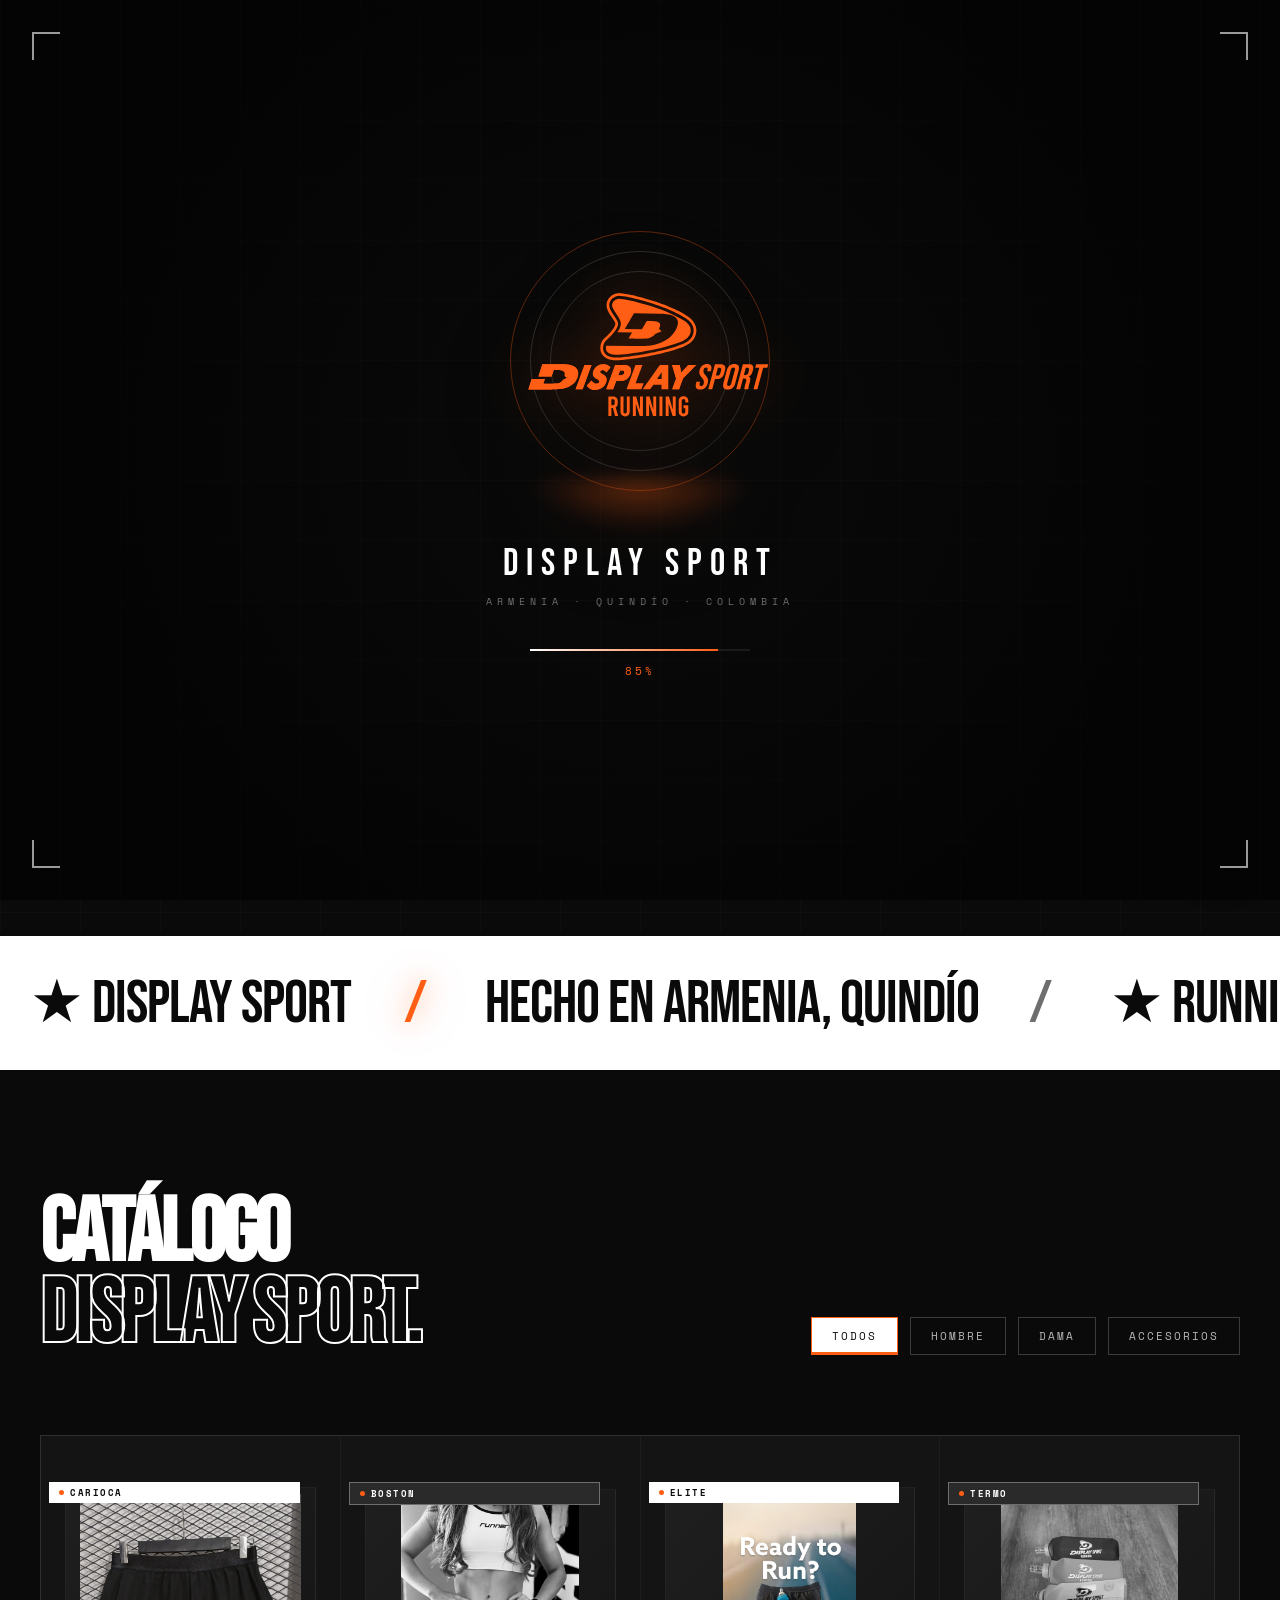
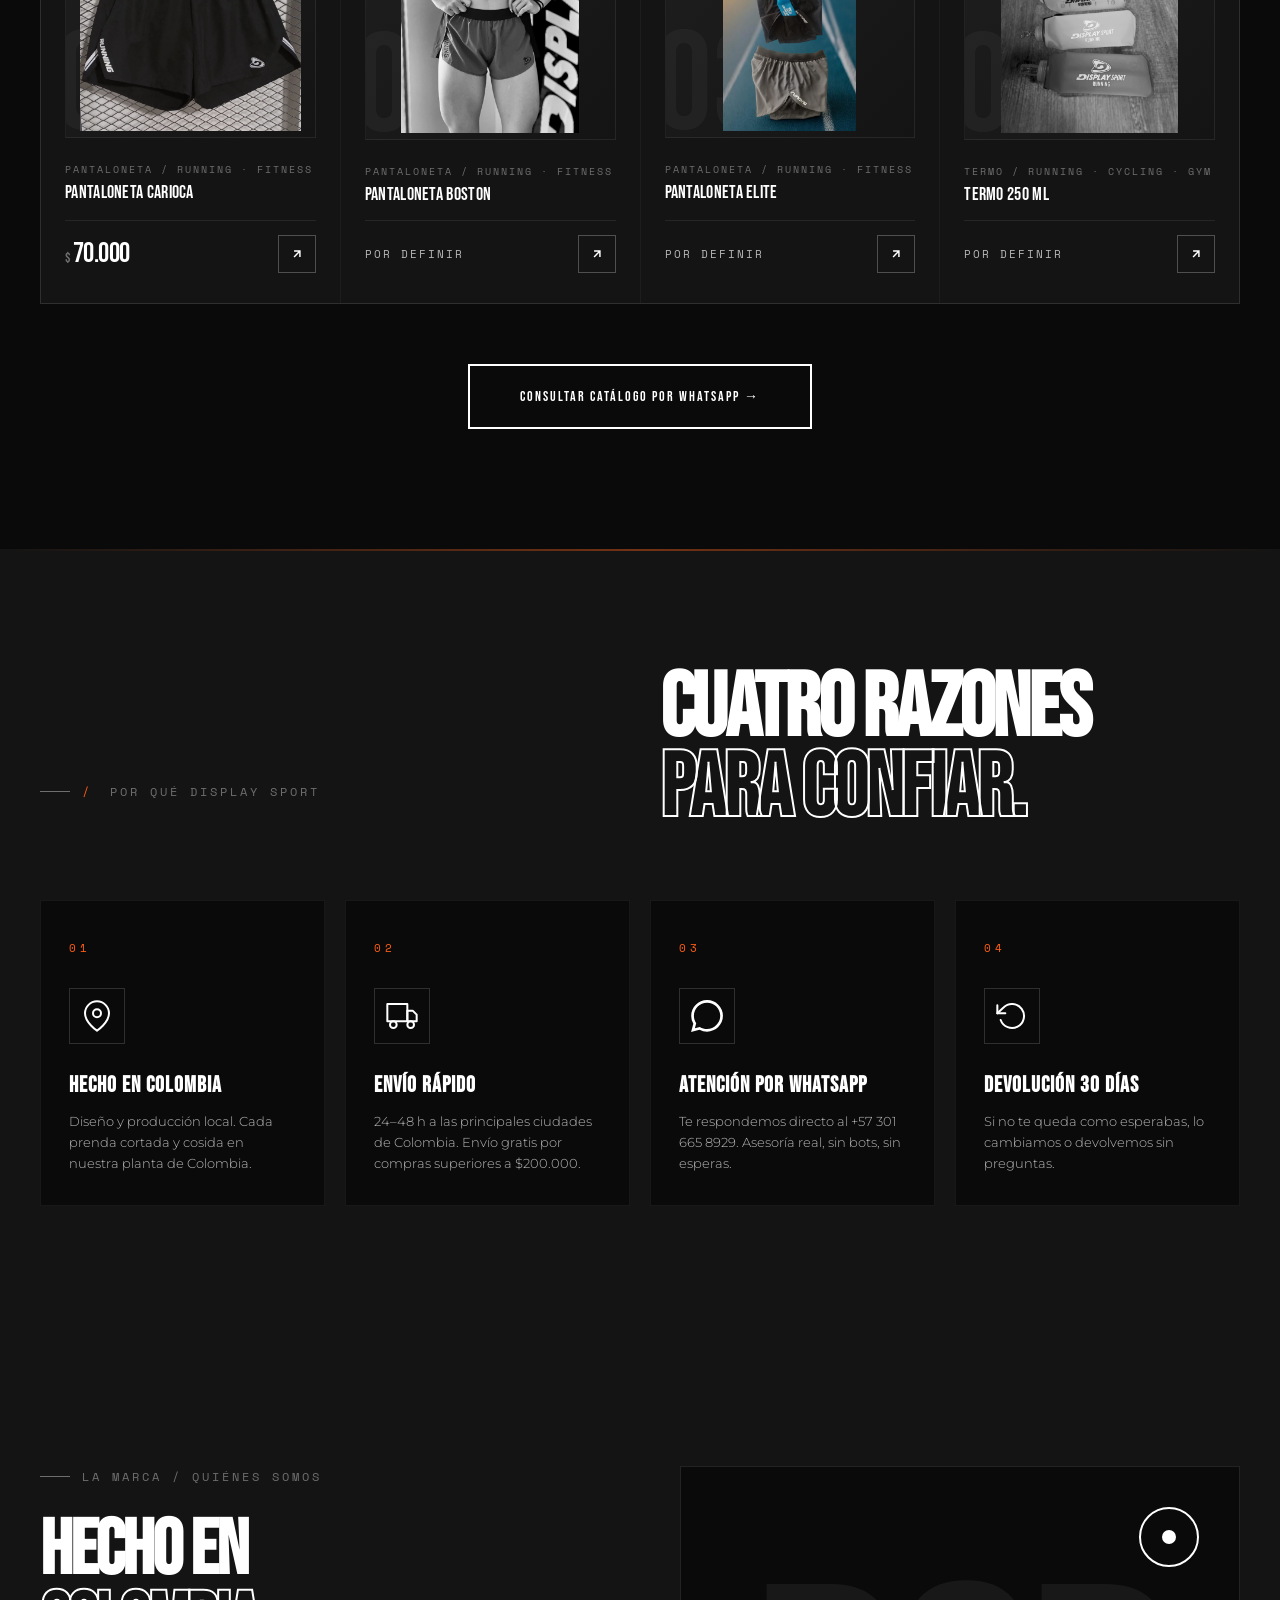
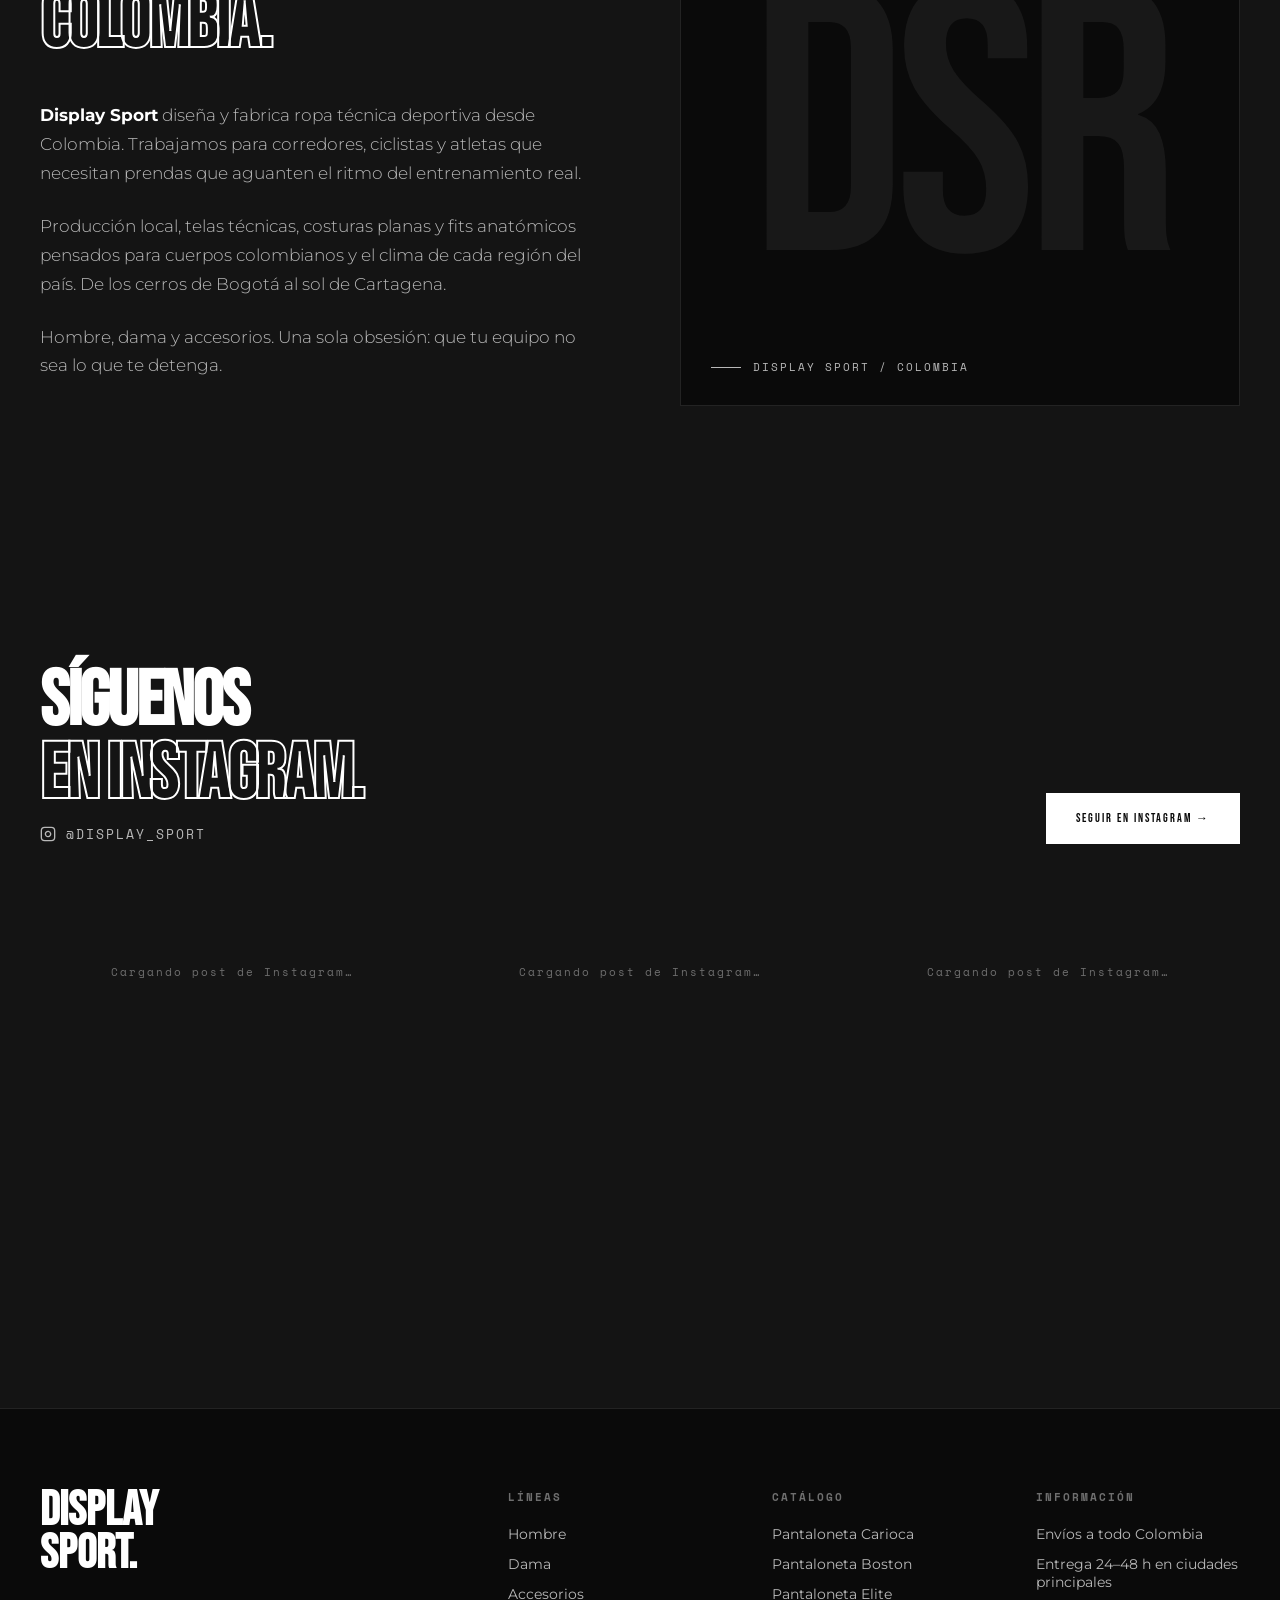
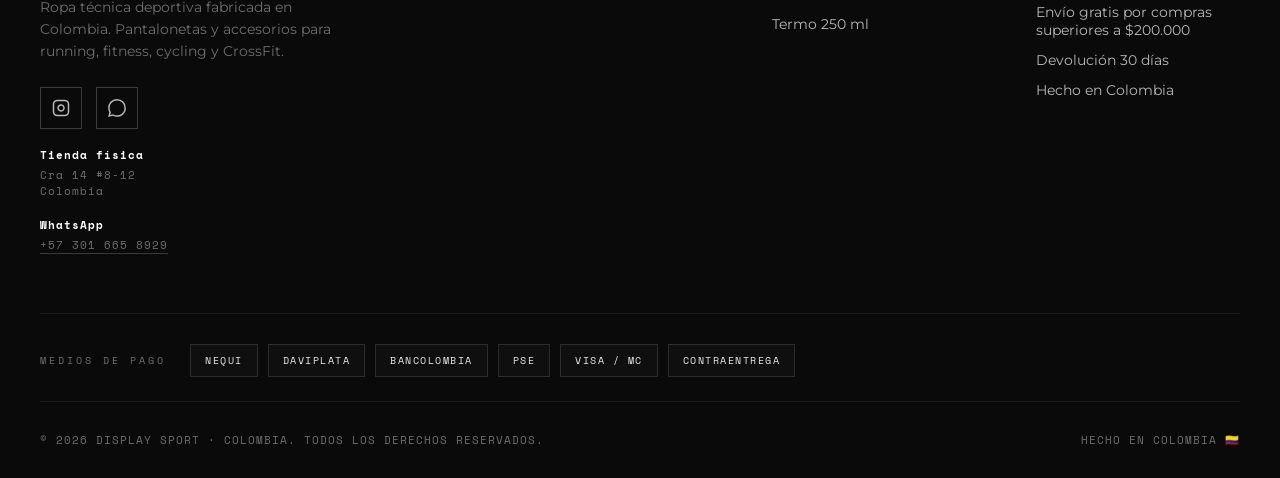
==== commit 3ff2d53e: "feat(hero+lineas): quitar imagenes flotantes, productos a Dama, mobile texto primero CAMBIO 1 — QUIT" ====
--- a/index.html
+++ b/index.html
@@ -40,7 +40,7 @@
 <link rel="preconnect" href="https://fonts.gstatic.com" crossorigin>
 <link rel="preload" as="style" href="https://fonts.googleapis.com/css2?family=Bebas+Neue&family=Montserrat:wght@200;300;400;500;600;700&family=Space+Mono:wght@400;700&display=swap" />
 <link href="https://fonts.googleapis.com/css2?family=Bebas+Neue&family=Montserrat:wght@200;300;400;500;600;700&family=Space+Mono:wght@400;700&display=swap" rel="stylesheet">
-<link rel="stylesheet" href="assets/styles.css?v=50" />
+<link rel="stylesheet" href="assets/styles.css?v=51" />
 
 <!-- JSON-LD: Organization + LocalBusiness + WebSite -->
 <script type="application/ld+json">
@@ -213,46 +213,7 @@
         <div class="pulse-ring r2"></div>
         <div class="pulse-ring r3"></div>
         <div class="grid-pattern"></div>
-        <div class="hero-products" id="hero-products" aria-hidden="true">
-          <!-- Líneas de constelación SVG -->
-          <svg class="hero-lines" viewBox="0 0 100 100" preserveAspectRatio="none">
-            <path class="hero-line" d="M 50 40 L 85 12" />
-            <path class="hero-line" d="M 50 40 L 16 76" />
-            <path class="hero-line" d="M 50 40 L 80 84" />
-            <path class="hero-line" d="M 85 12 L 80 84" />
-            <path class="hero-line" d="M 16 76 L 80 84" />
-          </svg>
-
-          <!-- Partículas naranjas flotantes -->
-          <span class="hero-particle hero-particle--1"></span>
-          <span class="hero-particle hero-particle--2"></span>
-          <span class="hero-particle hero-particle--3"></span>
-          <span class="hero-particle hero-particle--4"></span>
-          <span class="hero-particle hero-particle--5"></span>
-          <span class="hero-particle hero-particle--6"></span>
-
-          <!-- 4 productos con halo individual -->
-          <figure class="hero-product hero-product--1">
-            <span class="hero-product-halo"></span>
-            <img src="assets/products/pantaloneta-detalle.png" alt="" class="hero-product-img" loading="eager" />
-            <figcaption class="hero-product-tag"><span>01</span>Carioca</figcaption>
-          </figure>
-          <figure class="hero-product hero-product--2">
-            <span class="hero-product-halo"></span>
-            <img src="assets/products/boston1.png" alt="" class="hero-product-img" loading="eager" />
-            <figcaption class="hero-product-tag"><span>02</span>Boston</figcaption>
-          </figure>
-          <figure class="hero-product hero-product--3">
-            <span class="hero-product-halo"></span>
-            <img src="assets/products/elite1.png" alt="" class="hero-product-img" loading="eager" />
-            <figcaption class="hero-product-tag"><span>03</span>Elite</figcaption>
-          </figure>
-          <figure class="hero-product hero-product--4">
-            <span class="hero-product-halo"></span>
-            <img src="assets/products/termo1.png" alt="" class="hero-product-img" loading="eager" />
-            <figcaption class="hero-product-tag"><span>04</span>Termo</figcaption>
-          </figure>
-        </div>
+        <img src="assets/logo-white.svg" alt="" class="hero-logo-main" />
         <div class="shimmer"></div>
       </div>
     </div>
@@ -436,8 +397,8 @@
   <svg width="28" height="28" viewBox="0 0 24 24" fill="currentColor" aria-hidden="true"><path d="M.057 24l1.687-6.163a11.867 11.867 0 01-1.587-5.946C.16 5.335 5.495 0 12.05 0a11.817 11.817 0 018.413 3.488 11.824 11.824 0 013.48 8.414c-.003 6.557-5.338 11.892-11.893 11.892a11.9 11.9 0 01-5.688-1.448L.057 24zm6.597-3.807c1.676.995 3.276 1.591 5.392 1.592 5.448 0 9.886-4.434 9.889-9.885.002-5.462-4.415-9.89-9.881-9.892-5.452 0-9.887 4.434-9.889 9.884-.001 2.225.651 3.891 1.746 5.634l-.999 3.648 3.742-.981z"/></svg>
 </a>
 
-<script src="assets/config.js?v=50"></script>
-<script src="assets/products.js?v=50"></script>
-<script src="assets/script.js?v=50"></script>
+<script src="assets/config.js?v=51"></script>
+<script src="assets/products.js?v=51"></script>
+<script src="assets/script.js?v=51"></script>
 </body>
 </html>
--- a/assets/styles.css
+++ b/assets/styles.css
@@ -1682,13 +1682,9 @@
 }
 .hero-logo-stage::before, .hero-logo-stage::after { display: none !important; }
 
-/* Ocultar la decoracion interna del card (grid-pattern, pulse-rings,
-   shimmer, logo) cuando el card es transparente — solo dejamos las
-   fotos de productos flotantes con sus halos, particulas y lineas. */
-.hero-logo-stage .grid-pattern,
-.hero-logo-stage .pulse-ring,
-.hero-logo-stage .shimmer,
-.hero-logo-stage .hero-logo-main { display: none; }
+/* (Las reglas que ocultaban grid-pattern, pulse-ring, shimmer y
+   hero-logo-main quedaron eliminadas — ahora son visibles otra
+   vez porque el card no contiene las imagenes flotantes.) */
 
 /* ============ HERO BACKGROUND VIDEO (full section) ============
    El video llena el fondo del <section class='hero'> entero.
@@ -2936,8 +2932,8 @@
     min-height: 92svh;
     min-height: 92vh; /* fallback navegadores antiguos */
   }
-  .hero-left  { order: 2; }
-  .hero-right { order: 1; margin-top: 0 !important; }
+  .hero-left  { order: 1; }
+  .hero-right { order: 2; }
 
   /* Video: el sujeto suele estar arriba-centro de la imagen.
      object-position ajustada para que en aspect-ratio vertical
